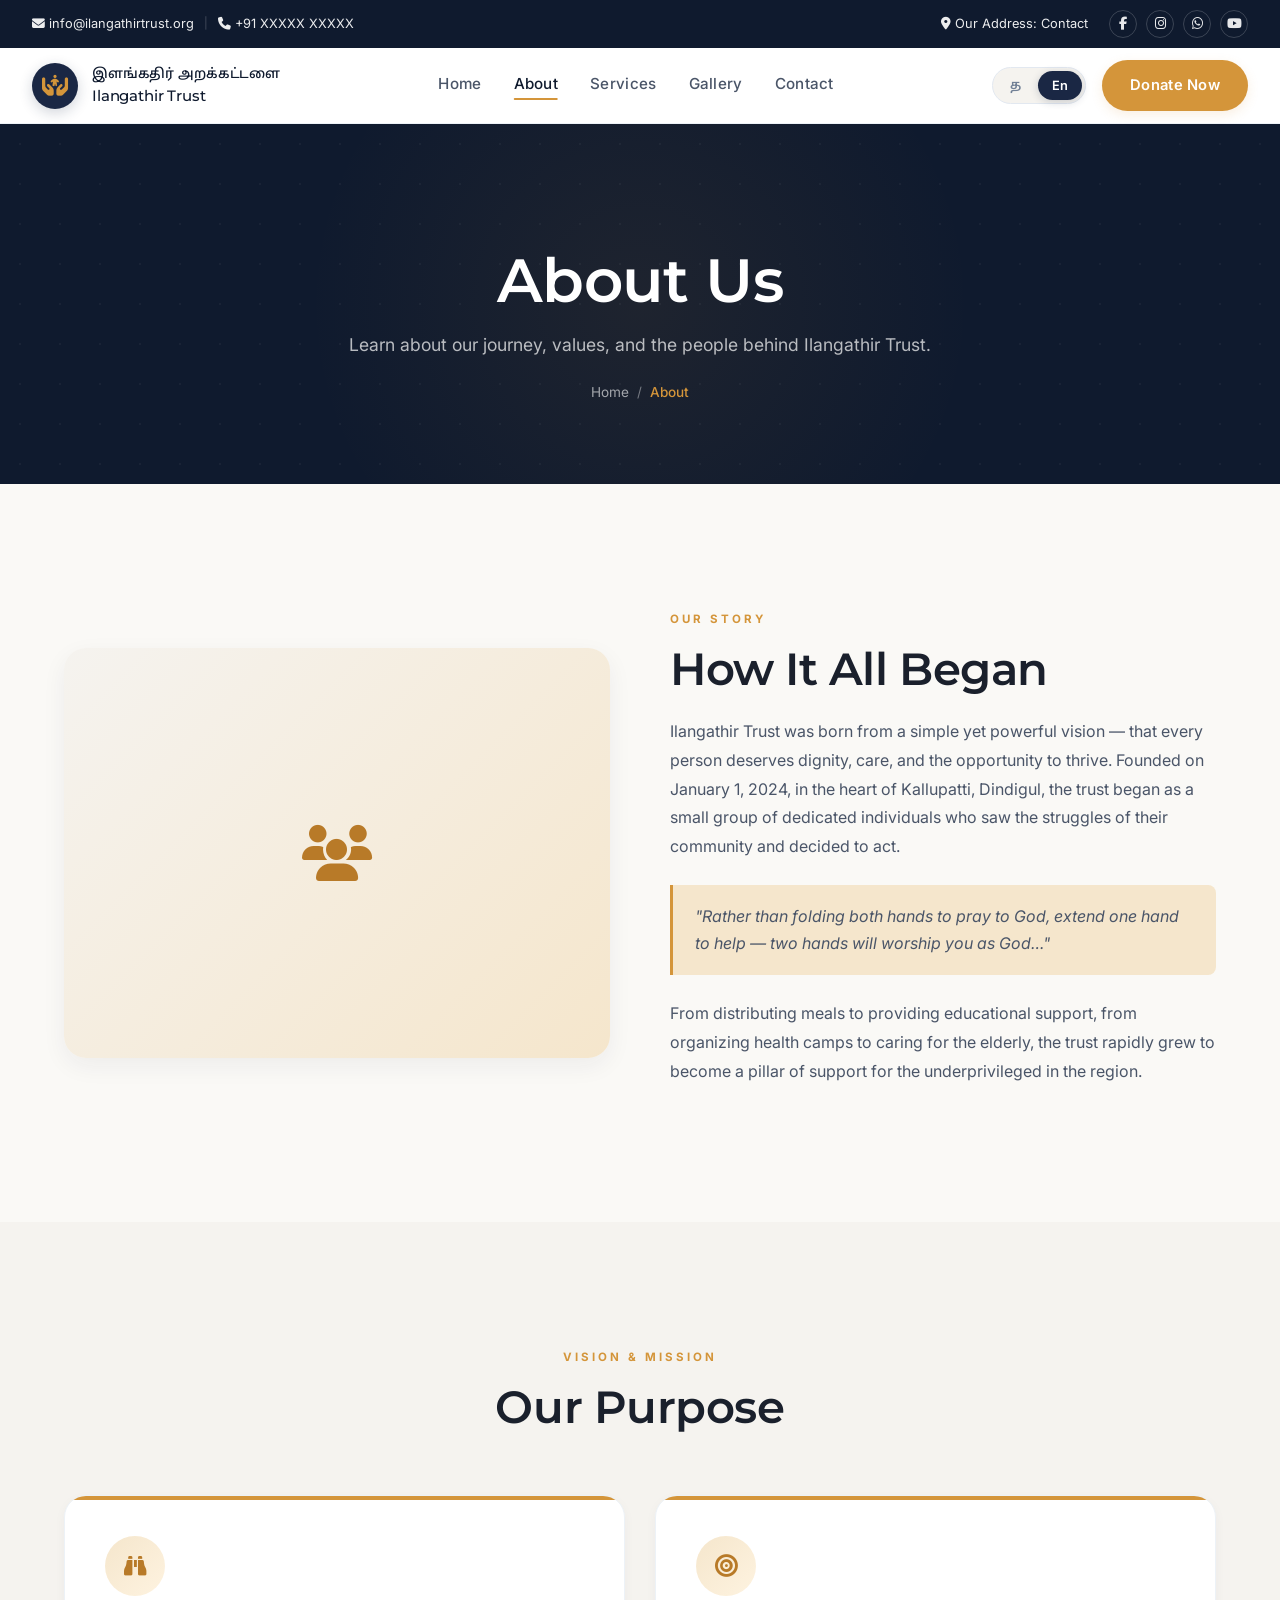
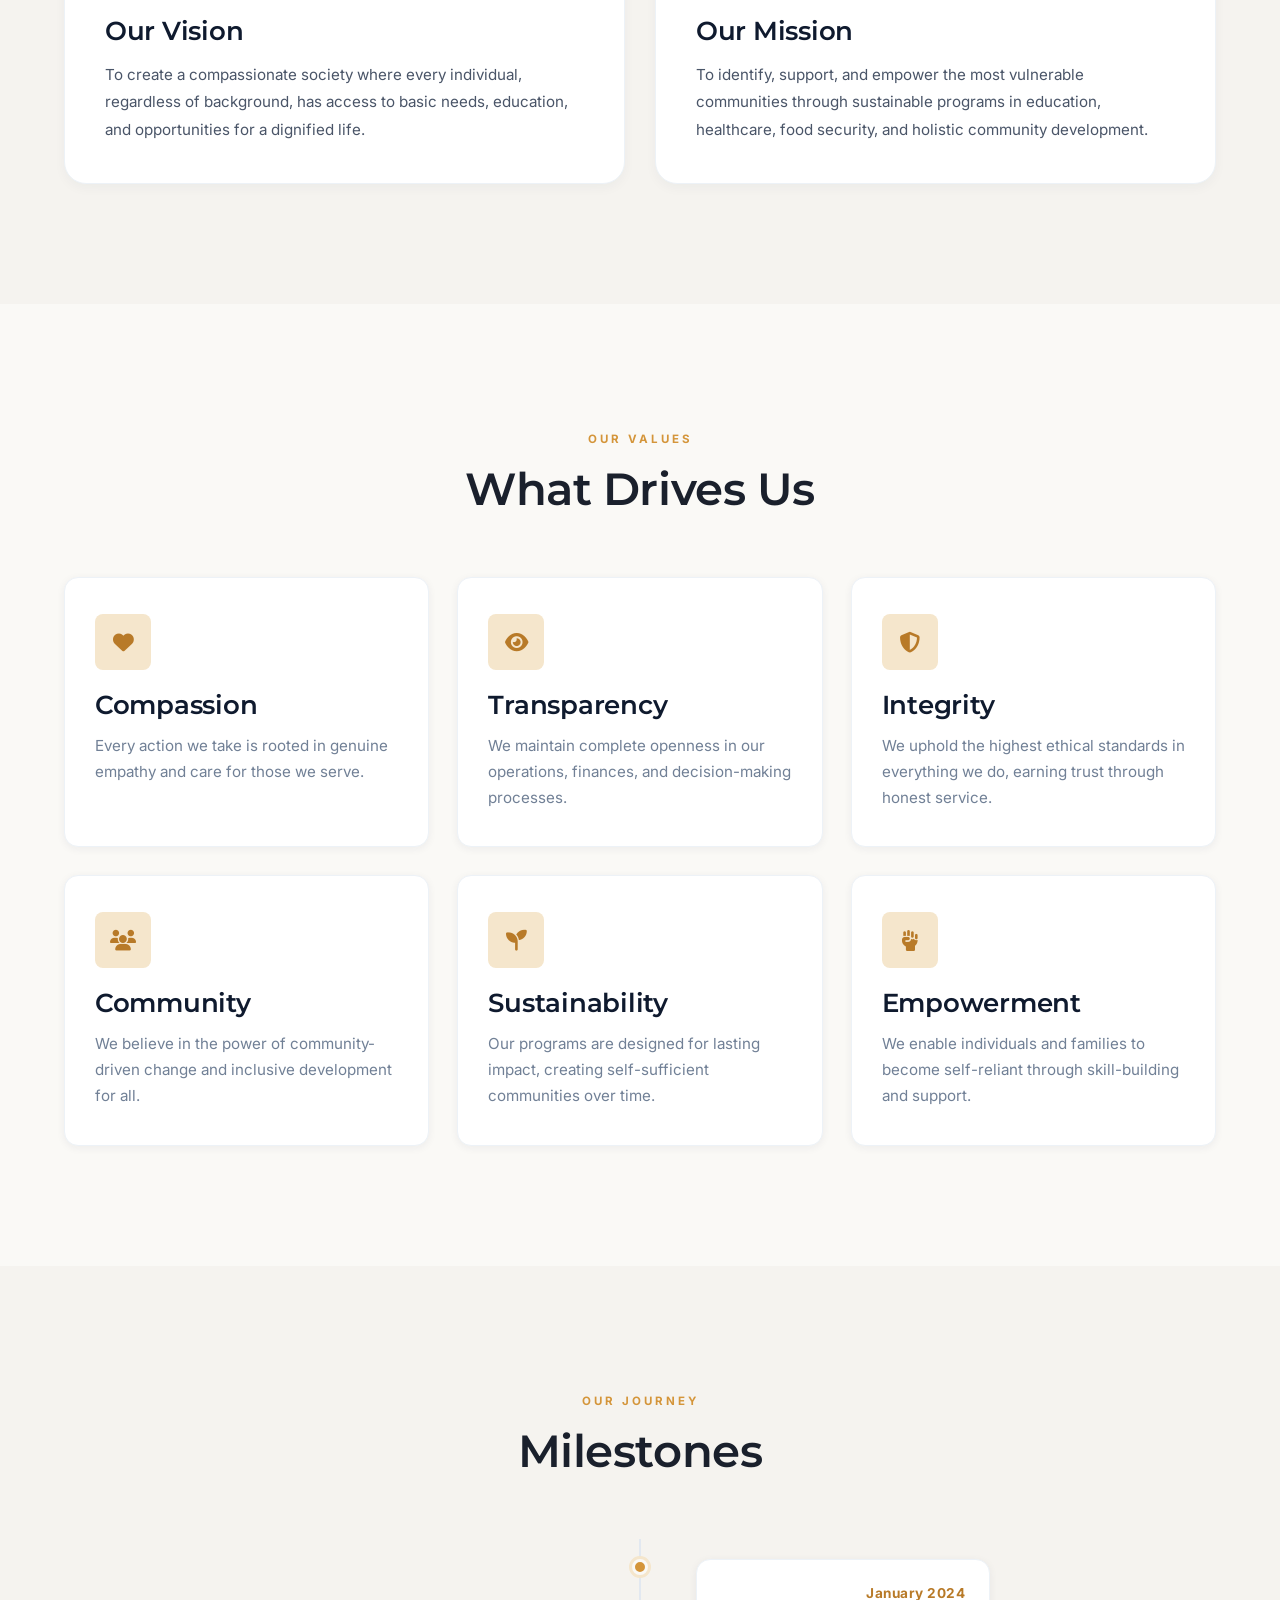
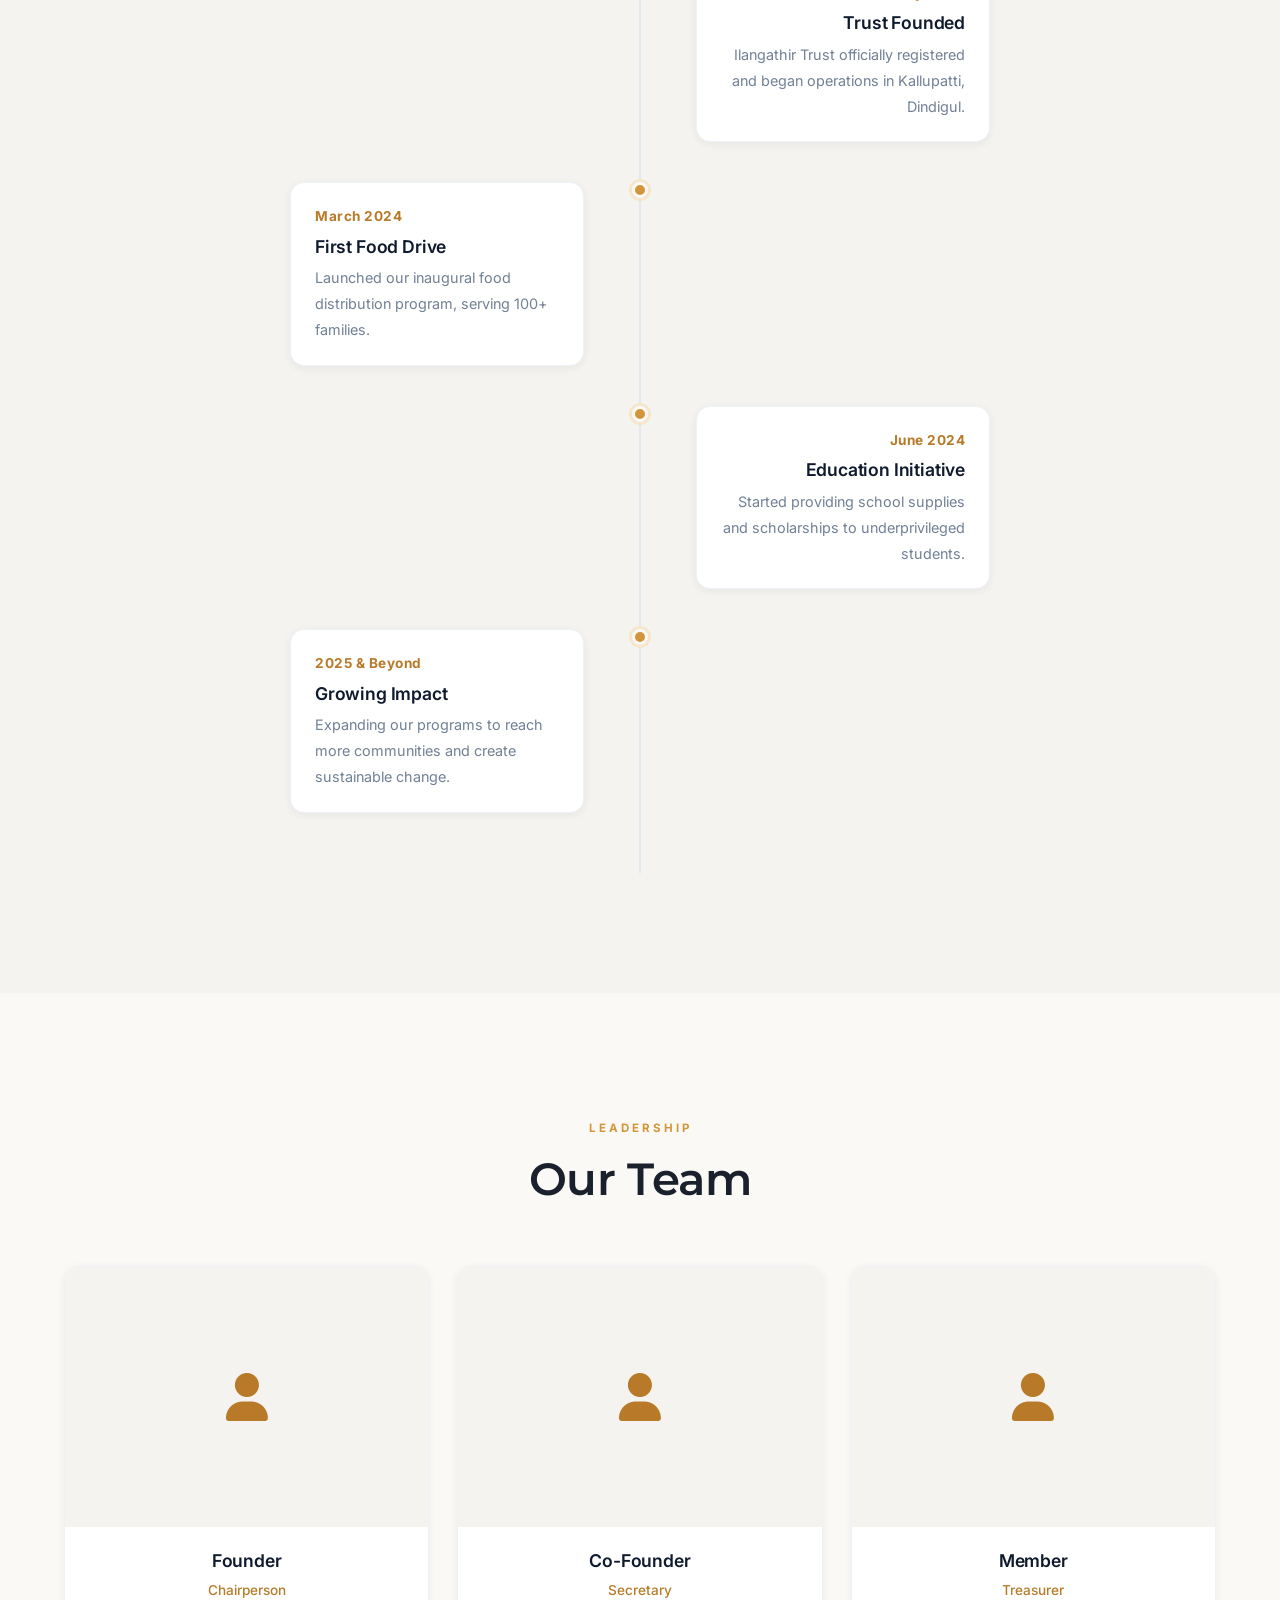
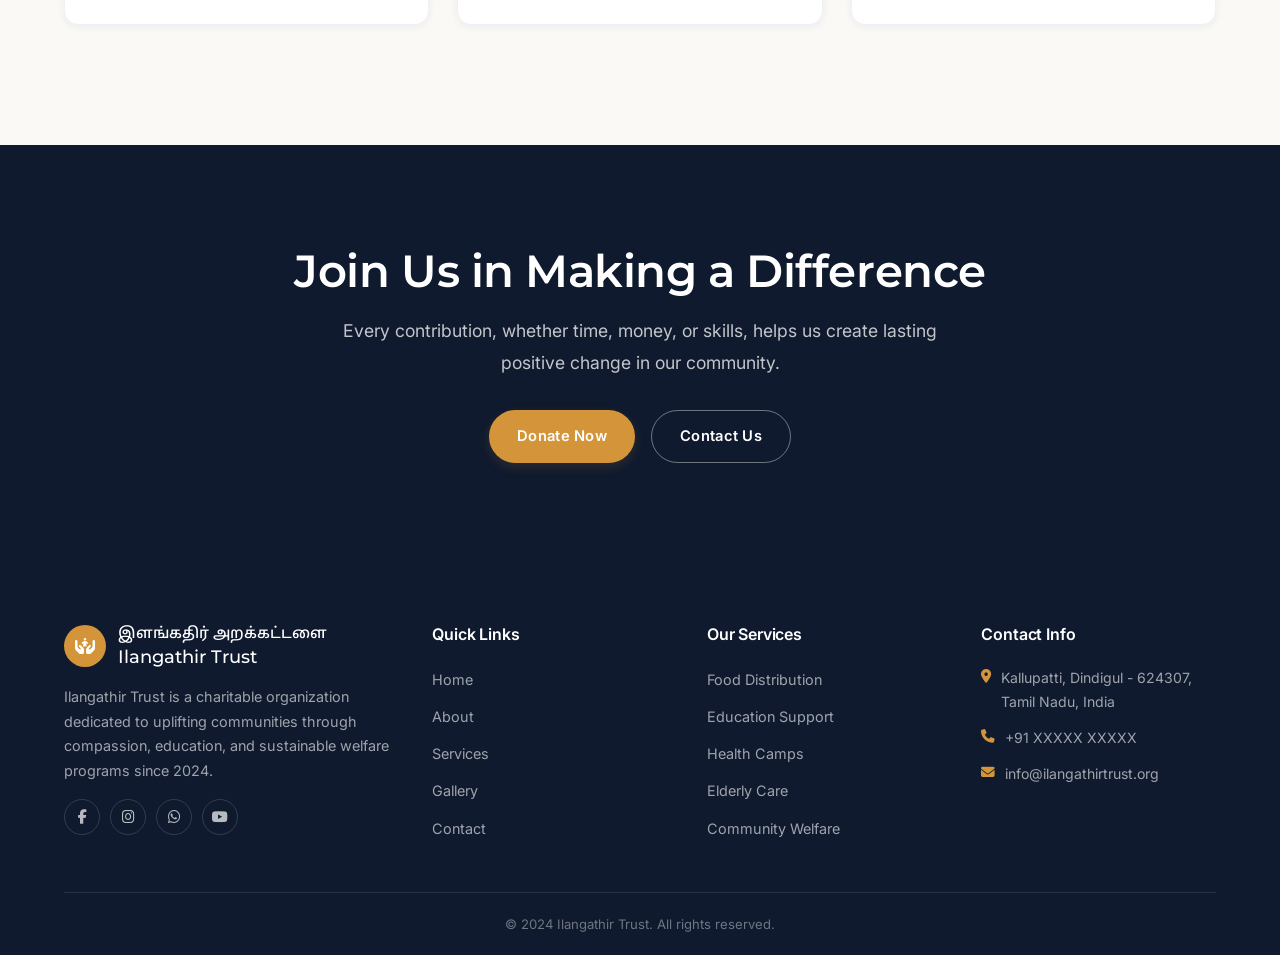
==== about.html @ 8c184317 "first commit" ====
<!DOCTYPE html>
<html lang="en" class="scroll-smooth">

<head>
    <meta charset="UTF-8">
    <meta name="viewport" content="width=device-width, initial-scale=1.0">
    <title>About Us — Ilangathir Trust | எங்களைப் பற்றி — இளங்கதிர் அறக்கட்டளை</title>
    <meta name="theme-color" content="#1a2744">
    <meta name="description" content="Learn about Ilangathir Trust — our story, vision, mission, values, and the dedicated team working to serve communities in Kallupatti, Dindigul, Tamil Nadu.">
    <meta name="author" content="Ilangathir Trust">

    <meta property="og:type" content="website">
    <meta property="og:title" content="About Us — Ilangathir Trust">
    <meta property="og:description" content="Discover the story, vision, and mission of Ilangathir Trust — a charitable organization serving Kallupatti, Dindigul since 2024.">

    <link rel="icon" type="image/x-icon" href="assets/icons/icon.ico">
    <link rel="stylesheet" href="https://cdnjs.cloudflare.com/ajax/libs/font-awesome/6.5.1/css/all.min.css">
    <link rel="stylesheet" href="styles.css?v=1.3">
</head>

<body>
    <header id="site-header"></header>

    <main>
        <!-- ════════ PAGE BANNER ════════ -->
        <section class="page-banner" aria-label="Page banner">
            <div class="hero-pattern"></div>
            <div class="container">
                <h1 data-i18n="about_page_title">About Us</h1>
                <p data-i18n="about_page_desc">Learn about our journey, values, and the people behind Ilangathir Trust.</p>
                <div class="breadcrumb">
                    <a href="index.html" data-i18n="nav_home">Home</a>
                    <span>/</span>
                    <span class="current" data-i18n="nav_about">About</span>
                </div>
            </div>
        </section>

        <!-- ════════ OUR STORY ════════ -->
        <section class="section" aria-label="Our Story">
            <div class="container">
                <div class="about-grid">
                    <div class="about-image">
                        <div class="placeholder-img" data-img-key="about_story">
                            <i class="fa-solid fa-users"></i>
                        </div>
                    </div>
                    <div class="about-content reveal-right">
                        <span class="section-label" data-i18n="story_label">OUR STORY</span>
                        <h2 data-i18n="story_title">How It All Began</h2>
                        <p data-i18n="story_p1">Ilangathir Trust was born from a simple yet powerful vision — that every person deserves dignity, care, and the opportunity to thrive. Founded on January 1, 2024, in the heart of Kallupatti, Dindigul, the trust began as a small group of dedicated individuals who saw the struggles of their community and decided to act.</p>
                        <div class="highlight" data-i18n="about_highlight">"Rather than folding both hands to pray to God, extend one hand to help — two hands will worship you as God…"</div>
                        <p data-i18n="story_p2">From distributing meals to providing educational support, from organizing health camps to caring for the elderly, the trust rapidly grew to become a pillar of support for the underprivileged in the region.</p>
                    </div>
                </div>
            </div>
        </section>

        <!-- ════════ VISION & MISSION ════════ -->
        <section class="section-alt" aria-label="Vision and Mission">
            <div class="container">
                <div class="section-header reveal">
                    <span class="section-label">VISION & MISSION</span>
                    <h2>Our Purpose</h2>
                </div>

                <div class="vm-grid">
                    <div class="vm-card reveal-left">
                        <div class="vm-icon"><i class="fa-solid fa-binoculars"></i></div>
                        <h3 data-i18n="vision_title">Our Vision</h3>
                        <p data-i18n="vision_desc">To create a compassionate society where every individual, regardless of background, has access to basic needs, education, and opportunities for a dignified life.</p>
                    </div>
                    <div class="vm-card reveal-right">
                        <div class="vm-icon"><i class="fa-solid fa-bullseye"></i></div>
                        <h3 data-i18n="mission_title">Our Mission</h3>
                        <p data-i18n="mission_desc">To identify, support, and empower the most vulnerable communities through sustainable programs in education, healthcare, food security, and holistic community development.</p>
                    </div>
                </div>
            </div>
        </section>

        <!-- ════════ VALUES ════════ -->
        <section class="section" aria-label="Our Values">
            <div class="container">
                <div class="section-header reveal">
                    <span class="section-label" data-i18n="values_label">OUR VALUES</span>
                    <h2 data-i18n="values_title">What Drives Us</h2>
                </div>

                <div class="features-grid stagger">
                    <div class="card reveal">
                        <div class="card-icon"><i class="fa-solid fa-heart"></i></div>
                        <h3 data-i18n="val_compassion">Compassion</h3>
                        <p data-i18n="val_compassion_d">Every action we take is rooted in genuine empathy and care for those we serve.</p>
                    </div>
                    <div class="card reveal">
                        <div class="card-icon"><i class="fa-solid fa-eye"></i></div>
                        <h3 data-i18n="val_transparency">Transparency</h3>
                        <p data-i18n="val_transparency_d">We maintain complete openness in our operations, finances, and decision-making.</p>
                    </div>
                    <div class="card reveal">
                        <div class="card-icon"><i class="fa-solid fa-shield-halved"></i></div>
                        <h3 data-i18n="val_integrity">Integrity</h3>
                        <p data-i18n="val_integrity_d">We uphold the highest ethical standards in everything we do.</p>
                    </div>
                    <div class="card reveal">
                        <div class="card-icon"><i class="fa-solid fa-users"></i></div>
                        <h3 data-i18n="val_community">Community</h3>
                        <p data-i18n="val_community_d">We believe in the power of community-driven change and inclusive development.</p>
                    </div>
                    <div class="card reveal">
                        <div class="card-icon"><i class="fa-solid fa-seedling"></i></div>
                        <h3 data-i18n="val_sustainability">Sustainability</h3>
                        <p data-i18n="val_sustainability_d">Our programs are designed for lasting impact, creating self-sufficient communities.</p>
                    </div>
                    <div class="card reveal">
                        <div class="card-icon"><i class="fa-solid fa-hand-fist"></i></div>
                        <h3 data-i18n="val_empowerment">Empowerment</h3>
                        <p data-i18n="val_empowerment_d">We enable individuals to become self-reliant through skill-building and support.</p>
                    </div>
                </div>
            </div>
        </section>

        <!-- ════════ TIMELINE ════════ -->
        <section class="section-alt" aria-label="Timeline">
            <div class="container">
                <div class="section-header reveal">
                    <span class="section-label" data-i18n="timeline_label">OUR JOURNEY</span>
                    <h2 data-i18n="timeline_title">Milestones</h2>
                </div>

                <div class="timeline">
                    <div class="timeline-item reveal">
                        <div class="timeline-dot"></div>
                        <div class="timeline-content">
                            <div class="timeline-date" data-i18n="tl1_date">January 2024</div>
                            <h4 data-i18n="tl1_title">Trust Founded</h4>
                            <p data-i18n="tl1_desc">Ilangathir Trust officially registered and began operations in Kallupatti, Dindigul.</p>
                        </div>
                    </div>
                    <div class="timeline-item reveal">
                        <div class="timeline-dot"></div>
                        <div class="timeline-content">
                            <div class="timeline-date" data-i18n="tl2_date">March 2024</div>
                            <h4 data-i18n="tl2_title">First Food Drive</h4>
                            <p data-i18n="tl2_desc">Launched our inaugural food distribution program, serving 100+ families.</p>
                        </div>
                    </div>
                    <div class="timeline-item reveal">
                        <div class="timeline-dot"></div>
                        <div class="timeline-content">
                            <div class="timeline-date" data-i18n="tl3_date">June 2024</div>
                            <h4 data-i18n="tl3_title">Education Initiative</h4>
                            <p data-i18n="tl3_desc">Started providing school supplies and scholarships to underprivileged students.</p>
                        </div>
                    </div>
                    <div class="timeline-item reveal">
                        <div class="timeline-dot"></div>
                        <div class="timeline-content">
                            <div class="timeline-date" data-i18n="tl4_date">2025 & Beyond</div>
                            <h4 data-i18n="tl4_title">Growing Impact</h4>
                            <p data-i18n="tl4_desc">Expanding our programs to reach more communities and create sustainable change.</p>
                        </div>
                    </div>
                </div>
            </div>
        </section>

        <!-- ════════ TEAM ════════ -->
        <section class="section" aria-label="Our Team">
            <div class="container">
                <div class="section-header reveal">
                    <span class="section-label">LEADERSHIP</span>
                    <h2>Our Team</h2>
                </div>

                <div class="team-grid stagger">
                    <div class="team-card reveal">
                        <div class="team-avatar">
                            <i class="fa-solid fa-user"></i>
                        </div>
                        <div class="team-info">
                            <h4>Founder</h4>
                            <p>Chairperson</p>
                        </div>
                    </div>
                    <div class="team-card reveal">
                        <div class="team-avatar">
                            <i class="fa-solid fa-user"></i>
                        </div>
                        <div class="team-info">
                            <h4>Co-Founder</h4>
                            <p>Secretary</p>
                        </div>
                    </div>
                    <div class="team-card reveal">
                        <div class="team-avatar">
                            <i class="fa-solid fa-user"></i>
                        </div>
                        <div class="team-info">
                            <h4>Member</h4>
                            <p>Treasurer</p>
                        </div>
                    </div>
                </div>
            </div>
        </section>

        <!-- ════════ CTA ════════ -->
        <section class="cta-section" aria-label="Call to action">
            <div class="container">
                <h2 class="reveal" data-i18n="cta_title">Join Us in Making a Difference</h2>
                <p class="reveal" data-i18n="cta_desc">Every contribution helps us create lasting positive change in our community.</p>
                <div class="cta-actions reveal">
                    <a href="contact.html" class="btn btn-amber" data-i18n="btn_donate">Donate Now</a>
                    <a href="contact.html" class="btn btn-outline" data-i18n="btn_contact_us">Contact Us</a>
                </div>
            </div>
        </section>
    </main>

    <footer id="site-footer" class="footer"></footer>

    <script src="shared.js"></script>
    <script>
        document.addEventListener('DOMContentLoaded', () => {
            initSite('about');
        });
    </script>
</body>

</html>
---- styles.css ----
/* ============================================================
   ILANGATHIR TRUST — Design System
   Premium charitable trust website
   ============================================================ */

/* ---------- Google Fonts ---------- */
@import url('https://fonts.googleapis.com/css2?family=Inter:wght@300;400;500;600;700;800&family=Montserrat:wght@400;500;600;700;800&family=Noto+Serif+Tamil:wght@300;400;600;700;900&family=Noto+Sans+Tamil:wght@300;400;500;600;700;900&display=swap');

/* ---------- Design Tokens ---------- */
:root {
    /* Brand palette */
    --navy: #1a2744;
    --navy-deep: #0f1a2e;
    --navy-light: #2d4a7a;
    --navy-muted: #3a5a8a;
    --amber: #d4953a;
    --amber-light: #e8b56e;
    --amber-soft: #f5e6cc;
    --amber-deep: #b87a28;

    /* Neutrals */
    --ivory: #faf9f6;
    --warm-white: #fdfcfa;
    --cream: #f5f3ef;
    --slate: #4a5568;
    --slate-light: #718096;
    --slate-faint: #a0aec0;
    --ink: #1a202c;
    --border: #e2e8f0;
    --border-light: #edf2f7;

    /* Shadows */
    --shadow-xs: 0 1px 3px rgba(26, 39, 68, 0.04);
    --shadow-sm: 0 2px 8px rgba(26, 39, 68, 0.06);
    --shadow-md: 0 4px 12px rgba(26, 39, 68, 0.04);
    --shadow-lg: 0 8px 24px rgba(26, 39, 68, 0.06);
    --shadow-xl: 0 12px 36px rgba(26, 39, 68, 0.08);
    --shadow-amber: 0 4px 12px rgba(212, 149, 58, 0.15);

    /* Radii */
    --radius-sm: 8px;
    --radius-md: 14px;
    --radius-lg: 22px;
    --radius-xl: 32px;
    --radius-full: 9999px;

    /* Transitions */
    --ease: cubic-bezier(0.25, 0.46, 0.45, 0.94);
    --ease-out: cubic-bezier(0.16, 1, 0.3, 1);
    --transition: all 0.35s cubic-bezier(0.25, 0.46, 0.45, 0.94);
    --transition-fast: all 0.2s ease;

    /* Spacing */
    --section-padding: clamp(60px, 10vw, 120px);
    --container-max: 1200px;
    --container-wide: 1400px;
}

/* ---------- Reset ---------- */
*,
*::before,
*::after {
    box-sizing: border-box;
    margin: 0;
    padding: 0;
}

html {
    scroll-behavior: smooth;
    scrollbar-width: thin;
    scrollbar-color: rgba(212, 149, 58, 0.5) transparent;
    background: var(--ivory);
}

/* Custom scrollbar */
::-webkit-scrollbar {
    width: 6px;
    height: 6px;
    background: transparent;
}

::-webkit-scrollbar-track {
    background: transparent;
}

::-webkit-scrollbar-thumb {
    background: rgba(212, 149, 58, 0.45);
    border-radius: 10px;
}

::-webkit-scrollbar-thumb:hover {
    background: rgba(212, 149, 58, 0.8);
}

body {
    font-family: 'Inter', 'Noto Sans Tamil', system-ui, -apple-system, sans-serif;
    background: var(--ivory);
    color: var(--ink);
    line-height: 1.7;
    -webkit-font-smoothing: antialiased;
    -moz-osx-font-smoothing: grayscale;
    /* Removed overflow-x: clip from body to ensure sticky navbar works on all mobile browsers */
}

/* ---------- Typography ---------- */
h1,
h2,
h3,
h4 {
    font-family: 'Montserrat', 'Noto Sans Tamil', sans-serif;
    font-weight: 600;
    line-height: 1.2;
    letter-spacing: -0.01em;
    color: var(--ink);
    word-break: keep-all;
    overflow-wrap: break-word;
}

h1 {
    font-size: clamp(2.4rem, 5.5vw, 3.8rem);
}

h2 {
    font-size: clamp(1.9rem, 4vw, 2.8rem);
}

h3 {
    font-size: clamp(1.3rem, 2.2vw, 1.6rem);
}

h4 {
    font-size: 1.1rem;
    font-family: 'Inter', 'Noto Sans Tamil', sans-serif;
    font-weight: 600;
    line-height: 1.4;
}

p {
    color: var(--slate);
    font-size: 1rem;
    line-height: 1.8;
}

a {
    color: inherit;
    text-decoration: none;
}

/* Tamil text scaling */
html[lang="ta"] body {
    font-size: 0.95rem;
}

html[lang="ta"] p {
    font-size: 0.95rem;
    line-height: 1.7;
}

html[lang="ta"] h1 {
    font-size: clamp(2rem, 4.5vw, 3.2rem);
}

html[lang="ta"] h2 {
    font-size: clamp(1.6rem, 3.2vw, 2.4rem);
}

html[lang="ta"] h3 {
    font-size: clamp(1.15rem, 2vw, 1.4rem);
}

html[lang="ta"] h4 {
    font-size: 1rem;
}

html[lang="ta"] .nav-links a {
    font-size: 0.9rem;
}

html[lang="ta"] .btn {
    font-size: 0.9rem;
}

/* ---------- Utility ---------- */
.container {
    max-width: var(--container-max);
    margin: 0 auto;
    padding: 0 24px;
}

.container-wide {
    max-width: var(--container-wide);
    margin: 0 auto;
    padding: 0 24px;
}

.section {
    padding: var(--section-padding) 0;
}

.section-alt {
    padding: var(--section-padding) 0;
    background: var(--cream);
}

.section-dark {
    padding: var(--section-padding) 0;
    background: var(--navy-deep);
    color: #fff;
}

.section-header {
    text-align: center;
    max-width: 700px;
    margin: 0 auto 60px;
}

.section-label {
    text-transform: uppercase;
    letter-spacing: 3px;
    font-size: 0.72rem;
    font-weight: 700;
    color: var(--amber);
    font-family: 'Inter', sans-serif;
    margin-bottom: 14px;
    display: inline-block;
}

.section-header h2 {
    margin-bottom: 16px;
}

.section-header p {
    font-size: 1.05rem;
    color: var(--slate-light);
}

.section-dark .section-header h2 {
    color: #fff;
}

.section-dark .section-header p {
    color: rgba(255, 255, 255, 0.7);
}

.section-dark .section-label {
    color: var(--amber-light);
}

/* ---------- Buttons ---------- */
.btn {
    display: inline-flex;
    align-items: center;
    justify-content: center;
    gap: 8px;
    padding: 13px 28px;
    border-radius: var(--radius-full);
    font-weight: 600;
    font-size: 0.92rem;
    letter-spacing: 0.3px;
    text-decoration: none;
    transition: var(--transition);
    border: none;
    cursor: pointer;
    white-space: nowrap;
    font-family: inherit;
    position: relative;
    overflow: hidden;
}

.btn-primary {
    background: var(--navy);
    color: #fff;
    box-shadow: 0 6px 20px rgba(26, 39, 68, 0.25);
}

.btn-primary:hover {
    transform: translateY(-2px);
    box-shadow: 0 10px 30px rgba(26, 39, 68, 0.35);
}

.btn-amber {
    background: var(--amber);
    color: #fff;
    box-shadow: var(--shadow-amber);
}

.btn-amber:hover {
    transform: translateY(-2px);
    box-shadow: 0 12px 30px rgba(212, 149, 58, 0.4);
}

.btn-outline {
    background: transparent;
    color: #fff;
    border: 1.5px solid rgba(255, 255, 255, 0.4);
}

.btn-outline:hover {
    background: #fff;
    color: var(--navy-deep);
    border-color: #fff;
}

.btn-outline-dark {
    background: transparent;
    color: var(--navy);
    border: 1.5px solid var(--border);
}

.btn-outline-dark:hover {
    background: var(--navy);
    color: #fff;
    border-color: var(--navy);
}

/* ---------- Top Bar ---------- */
#site-header {
    display: contents;
}

.top-bar {
    background: var(--navy-deep);
    color: rgba(255, 255, 255, 0.88);
    font-size: 0.82rem;
    padding: 10px 0;
    position: relative;
}

.top-bar-inner {
    width: 95vw;
    max-width: 95vw;
    margin: 0 auto;
    padding: 0;
    display: flex;
    align-items: center;
    justify-content: space-between;
    gap: 16px;
    flex-wrap: wrap;
}

.top-bar a {
    color: rgba(255, 255, 255, 0.92);
    text-decoration: none;
    transition: color 0.2s;
    white-space: nowrap;
    font-size: 0.8rem;
}

.top-bar a:hover {
    color: var(--amber);
}

.top-contact-group {
    display: flex;
    align-items: center;
    gap: 10px;
    flex-wrap: wrap;
}

.top-contact-group .sep {
    opacity: 0.25;
    font-size: 0.7rem;
}

.top-bar-right {
    display: flex;
    align-items: center;
    gap: 16px;
    flex: 1;
    justify-content: flex-end;
}

.top-social a {
    display: inline-flex;
    align-items: center;
    justify-content: center;
    width: 28px;
    height: 28px;
    border-radius: 50%;
    border: 1px solid rgba(255, 255, 255, 0.18);
    margin-left: 5px;
    transition: var(--transition);
    color: rgba(255, 255, 255, 0.9);
    font-size: 0.82rem;
}

.top-social a:hover {
    background: rgba(255, 255, 255, 0.14);
    border-color: rgba(255, 255, 255, 0.35);
    color: #fff;
}

.navbar {
    position: sticky;
    top: 0;
    width: 100%;
    z-index: 1000;
    background: rgba(255, 255, 255, 0.92);
    backdrop-filter: blur(20px);
    -webkit-backdrop-filter: blur(20px);
    border-bottom: 1px solid var(--border-light);
    transition: box-shadow 0.35s ease, background 0.35s ease;
}

.navbar.scrolled {
    box-shadow: 0 4px 30px rgba(26, 39, 68, 0.06);
    background: rgba(255, 255, 255, 0.97);
}

.nav-inner {
    width: 95vw;
    max-width: 95vw;
    margin: 0 auto;
    padding: 12px 0;
    display: flex;
    align-items: center;
    justify-content: space-between;
    gap: 20px;
}

.logo-group {
    display: flex;
    align-items: center;
    gap: 14px;
    text-decoration: none;
}

.logo-ring {
    width: 46px;
    height: 46px;
    border-radius: 50%;
    display: flex;
    align-items: center;
    justify-content: center;
    background: var(--navy);
    color: var(--amber);
    font-size: 1.3rem;
    box-shadow: 0 4px 14px rgba(26, 39, 68, 0.2);
    flex-shrink: 0;
    overflow: hidden;
}

.logo-ring img {
    width: 100%;
    height: 100%;
    object-fit: cover;
    border-radius: 50%;
}

.logo-text {
    display: flex;
    flex-direction: column;
}

.logo-text .name {
    font-family: 'Montserrat', 'Noto Sans Tamil', sans-serif;
    font-weight: 500;
    font-size: 0.85rem;
    color: var(--navy-deep);
    letter-spacing: -0.01em;
    line-height: 1.3;
    margin-bottom: 3px;
}

.logo-text .sub {
    font-family: 'Montserrat', 'Noto Sans Tamil', sans-serif;
    font-weight: 500;
    font-size: 0.95rem;
    color: var(--navy-deep);
    letter-spacing: -0.01em;
    line-height: 1.3;
}

.nav-links {
    display: flex;
    gap: 32px;
    align-items: center;
}

.nav-links a {
    text-decoration: none;
    color: var(--slate);
    font-weight: 500;
    font-size: 0.95rem;
    letter-spacing: 0.3px;
    position: relative;
    padding-bottom: 4px;
    transition: color 0.25s;
}

.nav-links a::after {
    content: '';
    position: absolute;
    bottom: 0;
    left: 50%;
    width: 0;
    height: 2px;
    background: var(--amber);
    border-radius: 2px;
    transition: all 0.3s ease;
    transform: translateX(-50%);
}

.nav-links a:hover,
.nav-links a.active {
    color: var(--navy-deep);
}

.nav-links a:hover::after,
.nav-links a.active::after {
    width: 100%;
}

.nav-cta-group {
    display: flex;
    align-items: center;
    gap: 16px;
}

/* Language toggle */
.lang-toggle {
    display: inline-flex;
    gap: 3px;
    border: 1px solid var(--border);
    border-radius: var(--radius-full);
    padding: 3px;
    background: var(--cream);
}

.lang-toggle button {
    border: none;
    background: transparent;
    padding: 6px 14px;
    border-radius: var(--radius-full);
    cursor: pointer;
    font-size: 0.8rem;
    font-weight: 600;
    color: var(--slate-light);
    transition: var(--transition);
    font-family: inherit;
}

.lang-toggle button.active {
    background: var(--navy);
    color: #fff;
    box-shadow: 0 2px 8px rgba(26, 39, 68, 0.2);
}

/* Mobile menu button */
.mobile-menu-btn {
    display: none;
    background: none;
    border: none;
    font-size: 1.4rem;
    color: var(--navy-deep);
    cursor: pointer;
    padding: 4px;
    line-height: 1;
}

/* Mobile drawer */
.mobile-drawer-overlay {
    position: fixed;
    inset: 0;
    z-index: 1100;
    background: rgba(26, 39, 68, 0.4);
    backdrop-filter: blur(4px);
    opacity: 0;
    visibility: hidden;
    transition: opacity 0.3s ease;
}

.mobile-drawer-overlay.open {
    opacity: 1;
    visibility: visible;
}

.mobile-drawer {
    position: absolute;
    right: 0;
    top: 0;
    bottom: 0;
    width: min(340px, 85vw);
    background: var(--warm-white);
    padding: 80px 28px 28px;
    box-shadow: -10px 0 40px rgba(26, 39, 68, 0.12);
    transform: translateX(100%);
    transition: transform 0.4s var(--ease);
    display: flex;
    flex-direction: column;
    overflow-y: auto;
}

.mobile-drawer-overlay.open .mobile-drawer {
    transform: translateX(0);
}

.mobile-drawer .close-btn {
    position: absolute;
    top: 24px;
    right: 28px;
    background: none;
    border: none;
    font-size: 1.6rem;
    color: var(--navy-deep);
    cursor: pointer;
    padding: 8px;
}

.mobile-drawer a.menu-link {
    display: block;
    padding: 16px 0;
    color: var(--ink);
    text-decoration: none;
    font-weight: 600;
    font-size: 1.1rem;
    border-bottom: 1px solid var(--border-light);
    transition: color 0.2s;
}

.mobile-drawer a.menu-link:hover {
    color: var(--amber);
}

.mobile-drawer .drawer-lang-toggle {
    margin-top: 24px;
    align-self: flex-start;
}

.mobile-drawer .drawer-cta {
    margin-top: auto;
    padding-top: 24px;
}

/* ---------- Hero ---------- */
.hero {
    position: relative;
    overflow: hidden;
    min-height: 92vh;
    display: flex;
    align-items: center;
    background: var(--navy-deep);
}

.hero::before { display: none; }

.hero-pattern {
    position: absolute;
    inset: 0;
    opacity: 0.04;
    pointer-events: none;
    background-image: radial-gradient(circle, #fff 1px, transparent 1px);
    background-size: 40px 40px;
}

/* Floating decorative orbs */
.hero-orb {
    position: absolute;
    border-radius: 50%;
    pointer-events: none;
    animation: float-orb 8s ease-in-out infinite;
}

.hero-orb-1 {
    width: 300px;
    height: 300px;
    top: -80px;
    right: -60px;
    background: radial-gradient(circle, rgba(212, 149, 58, 0.08) 0%, transparent 70%);
    animation-delay: 0s;
}

.hero-orb-2 {
    width: 200px;
    height: 200px;
    bottom: 10%;
    left: 5%;
    background: radial-gradient(circle, rgba(255, 255, 255, 0.06) 0%, transparent 70%);
    animation-delay: -3s;
}

.hero-orb-3 {
    width: 150px;
    height: 150px;
    top: 40%;
    right: 20%;
    background: radial-gradient(circle, rgba(212, 149, 58, 0.06) 0%, transparent 70%);
    animation-delay: -5s;
}

@keyframes float-orb {

    0%,
    100% {
        transform: translateY(0) scale(1);
    }

    50% {
        transform: translateY(-20px) scale(1.05);
    }
}

.hero-inner {
    max-width: var(--container-wide);
    margin: 0 auto;
    padding: 40px 24px 60px;
    display: grid;
    grid-template-columns: 1.1fr 0.9fr;
    gap: 60px;
    align-items: center;
    position: relative;
    z-index: 2;
    width: 100%;
}

.hero-text h1 {
    color: #fff;
    line-height: 1.1;
    text-shadow: 0 4px 30px rgba(0, 0, 0, 0.15);
    margin-bottom: 20px;
}

.hero-text h1 .accent {
    color: var(--amber);
    font-style: italic;
}

.hero-tagline {
    font-family: 'Montserrat', 'Noto Sans Tamil', sans-serif;
    font-style: italic;
    font-size: clamp(1.1rem, 2vw, 1.35rem);
    color: rgba(255, 255, 255, 0.85);
    margin-bottom: 12px;
    line-height: 1.6;
    max-width: 540px;
}

.hero-tagline-tamil {
    font-family: 'Noto Serif Tamil', serif;
    font-size: clamp(0.95rem, 1.6vw, 1.1rem);
    color: rgba(255, 255, 255, 0.6);
    margin-bottom: 28px;
    line-height: 1.7;
    max-width: 540px;
}

.hero-subtitle {
    font-size: 1.05rem;
    color: rgba(255, 255, 255, 0.75);
    margin-bottom: 36px;
    max-width: 480px;
    line-height: 1.7;
}

.hero-actions {
    display: flex;
    gap: 16px;
    flex-wrap: wrap;
}

.hero-visual {
    position: relative;
    display: flex;
    justify-content: center;
    align-items: center;
}

.hero-image-wrapper {
    position: relative;
    width: 100%;
    max-width: 500px;
    aspect-ratio: 4/3;
    border-radius: var(--radius-lg);
    overflow: hidden;
    box-shadow: var(--shadow-xl);
}

.hero-image-wrapper img {
    width: 100%;
    height: 100%;
    object-fit: cover;
}

.hero-image-wrapper .placeholder {
    width: 100%;
    height: 100%;
    background: linear-gradient(135deg, rgba(255, 255, 255, 0.08) 0%, rgba(255, 255, 255, 0.02) 100%);
    display: flex;
    align-items: center;
    justify-content: center;
    color: rgba(255, 255, 255, 0.3);
    font-size: 3rem;
}

/* Hero floating badge */
.hero-badge {
    position: absolute;
    bottom: -20px;
    left: -20px;
    background: rgba(255, 255, 255, 0.95);
    backdrop-filter: blur(10px);
    border-radius: var(--radius-md);
    padding: 16px 22px;
    box-shadow: var(--shadow-lg);
    display: flex;
    align-items: center;
    gap: 12px;
    animation: float-badge 4s ease-in-out infinite;
}

.hero-badge-icon {
    width: 44px;
    height: 44px;
    border-radius: 50%;
    background: var(--amber);
    display: flex;
    align-items: center;
    justify-content: center;
    color: #fff;
    font-size: 1.1rem;
}

.hero-badge-text .number {
    font-weight: 800;
    font-size: 1.4rem;
    color: var(--navy-deep);
    line-height: 1;
}

.hero-badge-text .desc {
    font-size: 0.75rem;
    color: var(--slate-light);
    font-weight: 500;
}

@keyframes float-badge {

    0%,
    100% {
        transform: translateY(0);
    }

    50% {
        transform: translateY(-8px);
    }
}

/* ---------- Stats bar ---------- */
.stats-bar {
    background: var(--navy-deep);
    padding: 0;
    position: relative;
    z-index: 5;
}

.stats-bar-inner {
    max-width: var(--container-wide);
    margin: 0 auto;
    display: grid;
    grid-template-columns: repeat(4, 1fr);
}

.stat-item {
    text-align: center;
    padding: 36px 20px;
    position: relative;
    transition: background 0.3s;
}

.stat-item:hover {
    background: rgba(255, 255, 255, 0.04);
}

.stat-item:not(:last-child)::after {
    content: '';
    position: absolute;
    right: 0;
    top: 20%;
    height: 60%;
    width: 1px;
    background: rgba(255, 255, 255, 0.1);
}

.stat-number {
    font-family: 'Montserrat', sans-serif;
    font-size: clamp(2rem, 4vw, 2.8rem);
    font-weight: 700;
    color: var(--amber);
    line-height: 1;
    margin-bottom: 6px;
}

.stat-label {
    font-size: 0.82rem;
    color: rgba(255, 255, 255, 0.65);
    font-weight: 500;
    letter-spacing: 0.5px;
}

/* ---------- Cards ---------- */
.card {
    background: #fff;
    border-radius: var(--radius-md);
    padding: 36px 30px;
    box-shadow: var(--shadow-sm);
    border: 1px solid var(--border-light);
    transition: var(--transition);
    position: relative;
    overflow: hidden;
}

.card:hover {
    transform: translateY(-4px);
    box-shadow: var(--shadow-lg);
    border-color: transparent;
}

.card-icon {
    width: 56px;
    height: 56px;
    border-radius: var(--radius-sm);
    background: var(--amber-soft);
    display: flex;
    align-items: center;
    justify-content: center;
    color: var(--amber-deep);
    font-size: 1.3rem;
    margin-bottom: 20px;
    transition: var(--transition);
}

.card:hover .card-icon {
    background: var(--amber);
    color: #fff;
    transform: scale(1.05);
}

.card h3 {
    margin-bottom: 12px;
    color: var(--navy-deep);
}

.card p {
    color: var(--slate-light);
    font-size: 0.95rem;
    line-height: 1.7;
}

/* Image card variant */
.card-image {
    padding: 0;
    overflow: hidden;
}

.card-image .card-img {
    width: 100%;
    height: 220px;
    object-fit: cover;
    transition: transform 0.5s var(--ease);
}

.card-image:hover .card-img {
    transform: scale(1.05);
}

.card-image .card-body {
    padding: 28px 26px;
}

/* ---------- About section ---------- */
.about-grid {
    display: grid;
    grid-template-columns: 1fr 1fr;
    gap: 60px;
    align-items: center;
}

.about-image {
    border-radius: var(--radius-lg);
    overflow: hidden;
    box-shadow: var(--shadow-lg);
    position: relative;
}

.about-image img {
    width: 100%;
    height: 100%;
    object-fit: cover;
    display: block;
}

.about-image .placeholder-img {
    width: 100%;
    aspect-ratio: 4/3;
    background: linear-gradient(135deg, var(--cream) 0%, var(--amber-soft) 100%);
    display: flex;
    align-items: center;
    justify-content: center;
    color: var(--amber-deep);
    font-size: 3.5rem;
}

.about-content .section-label {
    text-align: left;
}

.about-content h2 {
    margin-bottom: 20px;
}

.about-content p {
    margin-bottom: 16px;
}

.about-content .highlight {
    background: var(--amber-soft);
    border-left: 3px solid var(--amber);
    padding: 18px 22px;
    border-radius: 0 var(--radius-sm) var(--radius-sm) 0;
    margin: 24px 0;
    font-style: italic;
    color: var(--slate);
}

/* ---------- Values / Features grid ---------- */
.features-grid {
    display: grid;
    grid-template-columns: repeat(3, 1fr);
    gap: 28px;
}

/* ---------- Services ---------- */
.services-grid {
    display: grid;
    grid-template-columns: repeat(3, 1fr);
    gap: 28px;
}

.service-card {
    background: #fff;
    border-radius: var(--radius-md);
    overflow: hidden;
    box-shadow: var(--shadow-sm);
    border: 1px solid var(--border-light);
    transition: var(--transition);
}

.service-card:hover {
    transform: translateY(-6px);
    box-shadow: var(--shadow-lg);
    border-color: transparent;
}

.service-card .service-img {
    width: 100%;
    height: 200px;
    object-fit: cover;
    transition: transform 0.5s var(--ease);
}

.service-card:hover .service-img {
    transform: scale(1.05);
}

.service-img-placeholder {
    width: 100%;
    height: 200px;
    background: var(--cream);
    display: flex;
    align-items: center;
    justify-content: center;
    font-size: 2.5rem;
    color: var(--amber-deep);
    overflow: hidden;
}

.service-card .service-body {
    padding: 26px;
}

.service-card h3 {
    color: var(--navy-deep);
    margin-bottom: 10px;
    font-size: 1.2rem;
}

.service-card p {
    font-size: 0.92rem;
    line-height: 1.7;
    color: var(--slate-light);
}

/* ---------- Timeline ---------- */
.timeline {
    position: relative;
    max-width: 700px;
    margin: 0 auto;
    padding: 20px 0;
}

.timeline::before {
    content: '';
    position: absolute;
    left: 50%;
    top: 0;
    bottom: 0;
    width: 2px;
    background: var(--border);
    transform: translateX(-50%);
}

.timeline-item {
    display: flex;
    align-items: flex-start;
    margin-bottom: 40px;
    position: relative;
}

.timeline-item:nth-child(odd) {
    flex-direction: row-reverse;
    text-align: right;
}

.timeline-dot {
    width: 16px;
    height: 16px;
    border-radius: 50%;
    background: var(--amber);
    border: 3px solid var(--ivory);
    box-shadow: 0 0 0 3px var(--amber-soft);
    position: absolute;
    left: 50%;
    transform: translateX(-50%);
    z-index: 2;
    flex-shrink: 0;
}

.timeline-content {
    width: 42%;
    background: #fff;
    border-radius: var(--radius-md);
    padding: 22px 24px;
    box-shadow: var(--shadow-sm);
    border: 1px solid var(--border-light);
}

.timeline-item:nth-child(odd) .timeline-content {
    margin-right: auto;
    margin-left: 58%;
}

.timeline-item:nth-child(even) .timeline-content {
    margin-left: auto;
    margin-right: 58%;
}

.timeline-date {
    font-weight: 700;
    color: var(--amber-deep);
    font-size: 0.85rem;
    letter-spacing: 0.5px;
    margin-bottom: 6px;
}

.timeline-content h4 {
    color: var(--navy-deep);
    margin-bottom: 6px;
}

.timeline-content p {
    font-size: 0.9rem;
    color: var(--slate-light);
}

/* ---------- CTA Section ---------- */
.cta-section {
    background: var(--navy-deep);
    padding: clamp(60px, 10vw, 100px) 0;
    text-align: center;
    position: relative;
    overflow: hidden;
}

.cta-section::before { display: none; }

.cta-section h2 {
    color: #fff;
    margin-bottom: 16px;
    position: relative;
    z-index: 2;
}

.cta-section p {
    color: rgba(255, 255, 255, 0.75);
    font-size: 1.1rem;
    max-width: 600px;
    margin: 0 auto 32px;
    position: relative;
    z-index: 2;
}

.cta-actions {
    display: flex;
    gap: 16px;
    justify-content: center;
    flex-wrap: wrap;
    position: relative;
    z-index: 2;
}

/* ---------- Gallery ---------- */
.gallery-filters {
    display: flex;
    gap: 10px;
    justify-content: center;
    flex-wrap: wrap;
    margin-bottom: 40px;
}

.gallery-filter-btn {
    padding: 8px 20px;
    border: 1px solid var(--border);
    border-radius: var(--radius-full);
    background: #fff;
    color: var(--slate);
    font-size: 0.85rem;
    font-weight: 500;
    cursor: pointer;
    transition: var(--transition);
    font-family: inherit;
}

.gallery-filter-btn.active,
.gallery-filter-btn:hover {
    background: var(--navy);
    color: #fff;
    border-color: var(--navy);
}

.gallery-grid {
    display: grid;
    grid-template-columns: repeat(auto-fill, minmax(280px, 1fr));
    gap: 20px;
}

.gallery-item {
    border-radius: var(--radius-md);
    overflow: hidden;
    position: relative;
    cursor: pointer;
    aspect-ratio: 4/3;
    background: var(--cream);
}

.gallery-item img {
    width: 100%;
    height: 100%;
    object-fit: cover;
    transition: transform 0.5s var(--ease);
}

.gallery-item:hover img {
    transform: scale(1.08);
}

.gallery-item .gallery-overlay {
    position: absolute;
    inset: 0;
    background: linear-gradient(to top, rgba(15, 26, 46, 0.7) 0%, transparent 60%);
    opacity: 0;
    transition: opacity 0.3s;
    display: flex;
    align-items: flex-end;
    padding: 20px;
}

.gallery-item:hover .gallery-overlay {
    opacity: 1;
}

.gallery-overlay span {
    color: #fff;
    font-weight: 600;
    font-size: 0.9rem;
}

/* Lightbox */
.lightbox {
    position: fixed;
    inset: 0;
    z-index: 2000;
    background: rgba(15, 26, 46, 0.92);
    backdrop-filter: blur(10px);
    display: flex;
    align-items: center;
    justify-content: center;
    opacity: 0;
    visibility: hidden;
    transition: opacity 0.3s, visibility 0.3s;
}

.lightbox.open {
    opacity: 1;
    visibility: visible;
}

.lightbox img {
    max-width: 90%;
    max-height: 85vh;
    border-radius: var(--radius-md);
    box-shadow: var(--shadow-xl);
    transform: scale(0.9);
    transition: transform 0.4s var(--ease-out);
}

.lightbox.open img {
    transform: scale(1);
}

.lightbox-close {
    position: absolute;
    top: 24px;
    right: 28px;
    background: none;
    border: none;
    color: #fff;
    font-size: 2rem;
    cursor: pointer;
    padding: 8px;
    opacity: 0.7;
    transition: opacity 0.2s;
}

.lightbox-close:hover {
    opacity: 1;
}

/* ---------- Contact ---------- */
.contact-grid {
    display: grid;
    grid-template-columns: 1fr 1fr;
    gap: 50px;
    align-items: start;
}

.contact-info-cards {
    display: flex;
    flex-direction: column;
    gap: 20px;
}

.contact-card {
    background: #fff;
    border-radius: var(--radius-md);
    padding: 24px;
    display: flex;
    gap: 16px;
    align-items: flex-start;
    box-shadow: var(--shadow-sm);
    border: 1px solid var(--border-light);
    transition: var(--transition);
}

.contact-card:hover {
    box-shadow: var(--shadow-md);
    transform: translateY(-2px);
}

.contact-card-icon {
    width: 48px;
    height: 48px;
    border-radius: var(--radius-sm);
    background: linear-gradient(135deg, var(--amber-soft), #fef3e0);
    display: flex;
    align-items: center;
    justify-content: center;
    color: var(--amber-deep);
    font-size: 1.1rem;
    flex-shrink: 0;
}

.contact-card h4 {
    color: var(--navy-deep);
    margin-bottom: 4px;
    font-size: 1rem;
}

.contact-card p {
    font-size: 0.9rem;
    color: var(--slate-light);
    line-height: 1.6;
}

.contact-card a {
    color: var(--amber-deep);
    font-weight: 500;
}

.contact-card a:hover {
    color: var(--amber);
}

/* Contact form */
.contact-form {
    background: #fff;
    border-radius: var(--radius-lg);
    padding: 40px;
    box-shadow: var(--shadow-md);
    border: 1px solid var(--border-light);
}

.contact-form h3 {
    color: var(--navy-deep);
    margin-bottom: 24px;
}

.form-group {
    margin-bottom: 20px;
}

.form-group label {
    display: block;
    font-size: 0.85rem;
    font-weight: 600;
    color: var(--slate);
    margin-bottom: 8px;
}

.form-group input,
.form-group textarea {
    width: 100%;
    padding: 12px 16px;
    border: 1px solid var(--border);
    border-radius: var(--radius-sm);
    font-family: inherit;
    font-size: 0.95rem;
    color: var(--ink);
    background: var(--ivory);
    transition: border-color 0.2s, box-shadow 0.2s;
    outline: none;
}

.form-group input:focus,
.form-group textarea:focus {
    border-color: var(--amber);
    box-shadow: 0 0 0 3px rgba(212, 149, 58, 0.12);
}

.form-group textarea {
    resize: vertical;
    min-height: 120px;
}

.form-row {
    display: grid;
    grid-template-columns: 1fr 1fr;
    gap: 16px;
}

/* Bank details */
.bank-details {
    background: #fff;
    border-radius: var(--radius-md);
    padding: 30px;
    box-shadow: var(--shadow-sm);
    border: 1px solid var(--border-light);
    margin-top: 20px;
}

.bank-details h4 {
    color: var(--navy-deep);
    margin-bottom: 16px;
    display: flex;
    align-items: center;
    gap: 10px;
}

.bank-field {
    display: flex;
    justify-content: space-between;
    padding: 10px 0;
    border-bottom: 1px solid var(--border-light);
    font-size: 0.9rem;
}

.bank-field:last-child {
    border-bottom: none;
}

.bank-field-label {
    color: var(--slate-light);
    font-weight: 500;
    text-transform: uppercase;
    font-size: 0.72rem;
    letter-spacing: 1px;
}

.bank-field-value {
    color: var(--ink);
    font-weight: 600;
    text-align: right;
}

/* Map */
.map-wrapper {
    border-radius: var(--radius-lg);
    overflow: hidden;
    box-shadow: var(--shadow-md);
    margin-top: 40px;
}

.map-wrapper iframe {
    width: 100%;
    height: 350px;
    border: none;
    display: block;
}

/* ---------- Footer ---------- */
main {
    overflow-x: hidden;
}

.footer {
    background: var(--navy-deep);
    color: rgba(255, 255, 255, 0.8);
    padding: 60px 0 0;
}

.footer-grid {
    display: grid;
    grid-template-columns: 1.4fr 1fr 1fr 1fr;
    gap: 40px;
    padding-bottom: 40px;
    border-bottom: 1px solid rgba(255, 255, 255, 0.1);
}

.footer-brand .footer-logo {
    display: flex;
    align-items: center;
    gap: 12px;
    margin-bottom: 16px;
}

.footer-brand .footer-logo-ring {
    width: 42px;
    height: 42px;
    border-radius: 50%;
    background: var(--amber);
    display: flex;
    align-items: center;
    justify-content: center;
    color: #fff;
    font-size: 1rem;
    overflow: hidden;
}

.footer-brand .footer-logo-ring img {
    width: 100%;
    height: 100%;
    object-fit: cover;
    border-radius: 50%;
}

.footer-logo-text {
    display: flex;
    flex-direction: column;
}

.footer-logo-text .name {
    font-family: 'Montserrat', 'Noto Sans Tamil', sans-serif;
    font-weight: 500;
    font-size: 0.95rem;
    color: #fff;
    line-height: 1.3;
    margin-bottom: 3px;
}

.footer-logo-text .sub {
    font-family: 'Montserrat', 'Noto Sans Tamil', sans-serif;
    font-weight: 500;
    font-size: 1.1rem;
    color: #fff;
    line-height: 1.3;
}

.footer-brand p {
    color: rgba(255, 255, 255, 0.6);
    font-size: 0.9rem;
    line-height: 1.7;
    margin-bottom: 16px;
}

.footer-social {
    display: flex;
    gap: 10px;
}

.footer-social a {
    width: 36px;
    height: 36px;
    border-radius: 50%;
    border: 1px solid rgba(255, 255, 255, 0.15);
    display: flex;
    align-items: center;
    justify-content: center;
    color: rgba(255, 255, 255, 0.7);
    transition: var(--transition);
    font-size: 0.9rem;
}

.footer-social a:hover {
    background: var(--amber);
    border-color: var(--amber);
    color: #fff;
}

.footer-col h4 {
    color: #fff;
    font-size: 1rem;
    margin-bottom: 20px;
    font-family: 'Inter', sans-serif;
    font-weight: 600;
}

.footer-col ul {
    list-style: none;
}

.footer-col li {
    margin-bottom: 10px;
}

.footer-col a {
    color: rgba(255, 255, 255, 0.6);
    font-size: 0.9rem;
    transition: color 0.2s;
}

.footer-col a:hover {
    color: var(--amber);
}

.footer-col p {
    color: rgba(255, 255, 255, 0.6);
    font-size: 0.88rem;
    line-height: 1.7;
}

.footer-col .footer-contact-item {
    display: flex;
    align-items: flex-start;
    gap: 10px;
    margin-bottom: 12px;
}

.footer-col .footer-contact-item i {
    color: var(--amber);
    margin-top: 4px;
    font-size: 0.85rem;
    flex-shrink: 0;
}

.footer-bottom {
    padding: 20px 0;
    text-align: center;
    font-size: 0.82rem;
    color: rgba(255, 255, 255, 0.4);
}

/* ---------- Vision/Mission cards ---------- */
.vm-grid {
    display: grid;
    grid-template-columns: 1fr 1fr;
    gap: 30px;
}

.vm-card {
    background: #fff;
    border-radius: var(--radius-lg);
    padding: 40px;
    box-shadow: var(--shadow-md);
    border: 1px solid var(--border-light);
    position: relative;
    overflow: hidden;
}

.vm-card::before {
    content: '';
    position: absolute;
    top: 0;
    left: 0;
    right: 0;
    height: 4px;
    background: var(--amber);
}

.vm-card .vm-icon {
    width: 60px;
    height: 60px;
    border-radius: 50%;
    background: linear-gradient(135deg, var(--amber-soft), #fef3e0);
    display: flex;
    align-items: center;
    justify-content: center;
    color: var(--amber-deep);
    font-size: 1.4rem;
    margin-bottom: 20px;
}

.vm-card h3 {
    color: var(--navy-deep);
    margin-bottom: 14px;
}

.vm-card p {
    font-size: 0.95rem;
    line-height: 1.8;
}

/* ---------- Team / People ---------- */
.team-grid {
    display: grid;
    grid-template-columns: repeat(auto-fit, minmax(260px, 1fr));
    gap: 28px;
}

.team-card {
    background: #fff;
    border-radius: var(--radius-md);
    overflow: hidden;
    box-shadow: var(--shadow-sm);
    border: 1px solid var(--border-light);
    text-align: center;
    transition: var(--transition);
}

.team-card:hover {
    transform: translateY(-4px);
    box-shadow: var(--shadow-lg);
}

.team-avatar {
    width: 100%;
    height: 260px;
    background: var(--cream);
    display: flex;
    align-items: center;
    justify-content: center;
    font-size: 3rem;
    color: var(--amber-deep);
    overflow: hidden;
}

.team-avatar img {
    width: 100%;
    height: 100%;
    object-fit: cover;
}

.team-info {
    padding: 22px;
}

.team-info h4 {
    color: var(--navy-deep);
    margin-bottom: 4px;
}

.team-info p {
    color: var(--amber-deep);
    font-size: 0.85rem;
    font-weight: 500;
}

/* ---------- Scroll Animations ---------- */
.reveal {
    opacity: 0;
    transform: translateY(30px);
    transition: opacity 0.7s var(--ease), transform 0.7s var(--ease);
}

.reveal.visible {
    opacity: 1;
    transform: translateY(0);
}

.reveal-left {
    opacity: 0;
    transform: translateX(-40px);
    transition: opacity 0.7s var(--ease), transform 0.7s var(--ease);
}

.reveal-left.visible {
    opacity: 1;
    transform: translateX(0);
}

.reveal-right {
    opacity: 0;
    transform: translateX(40px);
    transition: opacity 0.7s var(--ease), transform 0.7s var(--ease);
}

.reveal-right.visible {
    opacity: 1;
    transform: translateX(0);
}

.reveal-scale {
    opacity: 0;
    transform: scale(0.92);
    transition: opacity 0.7s var(--ease), transform 0.7s var(--ease);
}

.reveal-scale.visible {
    opacity: 1;
    transform: scale(1);
}

/* Stagger delay for children */
.stagger>*:nth-child(1) {
    transition-delay: 0s;
}

.stagger>*:nth-child(2) {
    transition-delay: 0.1s;
}

.stagger>*:nth-child(3) {
    transition-delay: 0.2s;
}

.stagger>*:nth-child(4) {
    transition-delay: 0.3s;
}

.stagger>*:nth-child(5) {
    transition-delay: 0.4s;
}

.stagger>*:nth-child(6) {
    transition-delay: 0.5s;
}

/* ---------- Page banner (for subpages) ---------- */
.page-banner {
    background: var(--navy-deep);
    padding: clamp(60px, 12vw, 120px) 0 clamp(40px, 8vw, 80px);
    text-align: center;
    position: relative;
    overflow: hidden;
}

.page-banner::before {
    content: '';
    position: absolute;
    inset: 0;
    background:
        radial-gradient(circle at 50% 50%, rgba(212, 149, 58, 0.08) 0%, transparent 50%);
    pointer-events: none;
}

.page-banner .hero-pattern {
    position: absolute;
    inset: 0;
    opacity: 0.04;
    pointer-events: none;
    background-image: radial-gradient(circle, #fff 1px, transparent 1px);
    background-size: 40px 40px;
}

.page-banner h1 {
    color: #fff;
    margin-bottom: 12px;
    position: relative;
    z-index: 2;
}

.page-banner p {
    color: rgba(255, 255, 255, 0.7);
    font-size: 1.1rem;
    max-width: 600px;
    margin: 0 auto;
    position: relative;
    z-index: 2;
}

.page-banner .breadcrumb {
    display: flex;
    gap: 8px;
    justify-content: center;
    align-items: center;
    margin-top: 20px;
    position: relative;
    z-index: 2;
    font-size: 0.85rem;
}

.page-banner .breadcrumb a {
    color: rgba(255, 255, 255, 0.6);
    transition: color 0.2s;
}

.page-banner .breadcrumb a:hover {
    color: var(--amber);
}

.page-banner .breadcrumb span {
    color: rgba(255, 255, 255, 0.4);
}

.page-banner .breadcrumb .current {
    color: var(--amber);
    font-weight: 500;
}

/* ---------- Responsive ---------- */
@media (max-width: 1024px) {
    .hero-inner {
        grid-template-columns: 1fr;
        gap: 40px;
        text-align: center;
    }

    .hero-text {
        order: 1;
    }

    .hero-visual {
        order: 2;
    }

    .hero-tagline,
    .hero-tagline-tamil,
    .hero-subtitle {
        margin-left: auto;
        margin-right: auto;
    }

    .hero-actions {
        justify-content: center;
    }

    .about-grid {
        grid-template-columns: 1fr;
        gap: 40px;
    }

    .about-content .section-label {
        text-align: center;
    }

    .about-content h2 {
        text-align: center;
    }

    .about-content {
        text-align: center;
    }

    .features-grid {
        grid-template-columns: repeat(2, 1fr);
    }

    .services-grid {
        grid-template-columns: repeat(2, 1fr);
    }

    .contact-grid {
        grid-template-columns: 1fr;
    }

    .footer-grid {
        grid-template-columns: repeat(2, 1fr);
    }

    .vm-grid {
        grid-template-columns: 1fr;
    }
}

@media (max-width: 768px) {
    .navbar .nav-inner {
        padding: 16px 20px;
    }

    .top-bar {
        display: none;
    }

    .nav-links {
        display: none;
    }

    .nav-cta-group .lang-toggle {
        display: none;
    }

    .nav-cta-group .btn {
        display: none;
    }

    .mobile-menu-btn {
        display: block;
    }

    .logo-group {
        gap: 10px;
    }

    .logo-ring {
        width: 34px;
        height: 34px;
        font-size: 1rem;
    }

    .logo-text .name {
        font-size: 0.85rem;
        font-weight: 600;
        line-height: 1.2;
        margin-bottom: 2px;
    }

    .logo-text .sub {
        font-size: 0.75rem;
        font-weight: 500;
        line-height: 1.2;
    }

    .stats-bar-inner {
        grid-template-columns: repeat(2, 1fr);
    }

    .features-grid {
        grid-template-columns: 1fr;
    }

    .services-grid {
        grid-template-columns: 1fr;
    }

    .footer-grid {
        grid-template-columns: 1fr;
        gap: 30px;
    }

    .hero {
        min-height: 80vh;
    }

    .hero-badge {
        display: none;
    }

    .form-row {
        grid-template-columns: 1fr;
    }

    .timeline::before {
        left: 20px;
    }

    .timeline-dot {
        left: 20px;
    }

    .timeline-item,
    .timeline-item:nth-child(odd) {
        flex-direction: column;
        text-align: left;
        padding-left: 50px;
    }

    .timeline-content,
    .timeline-item:nth-child(odd) .timeline-content,
    .timeline-item:nth-child(even) .timeline-content {
        width: 100%;
        margin: 0;
    }

    .team-grid {
        grid-template-columns: 1fr;
    }
}

@media (max-width: 480px) {

    .container,
    .container-wide {
        padding: 0 16px;
    }

    .navbar .nav-inner {
        padding: 14px 16px;
    }

    .hero-inner {
        padding: 30px 16px 50px;
    }

    .stat-item {
        padding: 24px 12px;
    }

    .stat-number {
        font-size: 1.8rem;
    }

    .card {
        padding: 24px 20px;
    }

    .contact-form {
        padding: 24px 20px;
    }

    .gallery-grid {
        grid-template-columns: 1fr;
    }
}

/* ---------- Misc ---------- */
.text-center {
    text-align: center;
}

.mb-0 {
    margin-bottom: 0;
}

.mt-40 {
    margin-top: 40px;
}

/* Smooth page load */
body {
    animation: pageLoad 0.6s ease-out;
}

@keyframes pageLoad {
    from {
        opacity: 0;
    }

    to {
        opacity: 1;
    }
}

/* Selection color */
::selection {
    background: rgba(212, 149, 58, 0.2);
    color: var(--navy-deep);
}
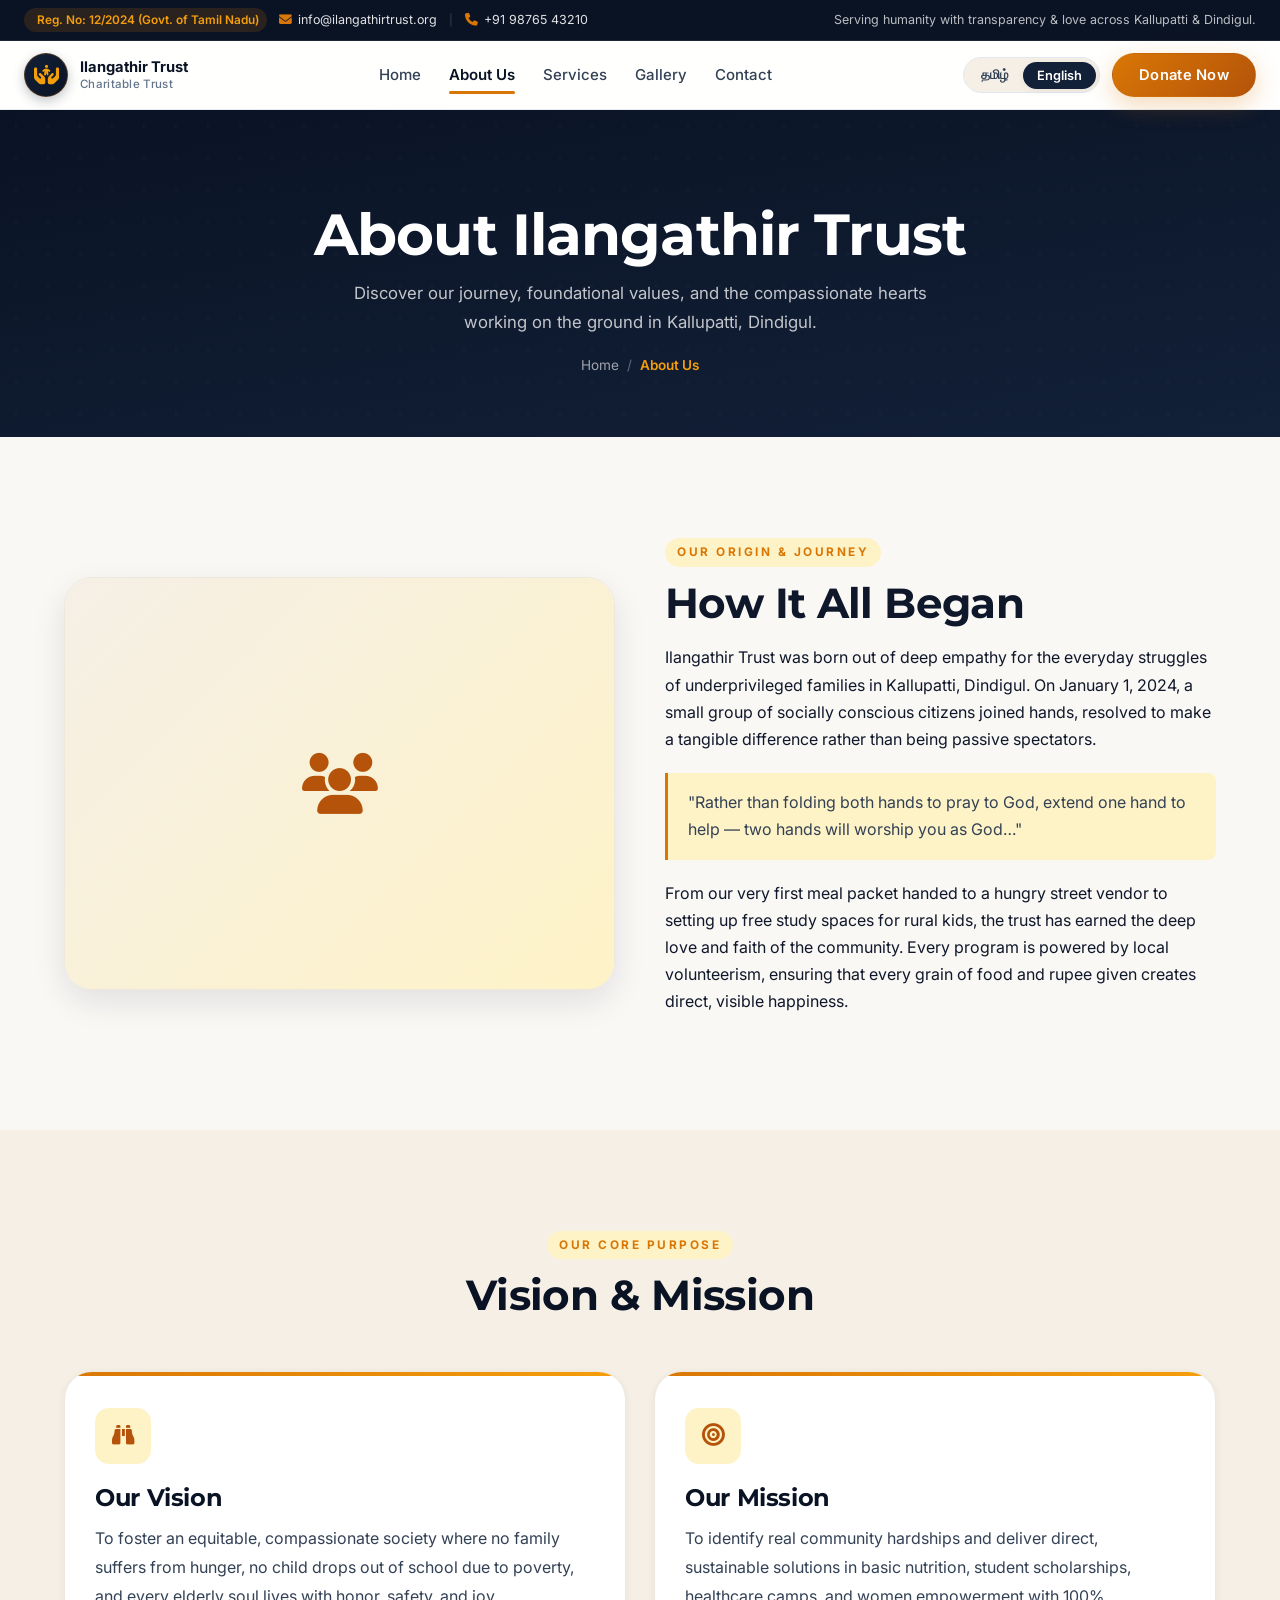
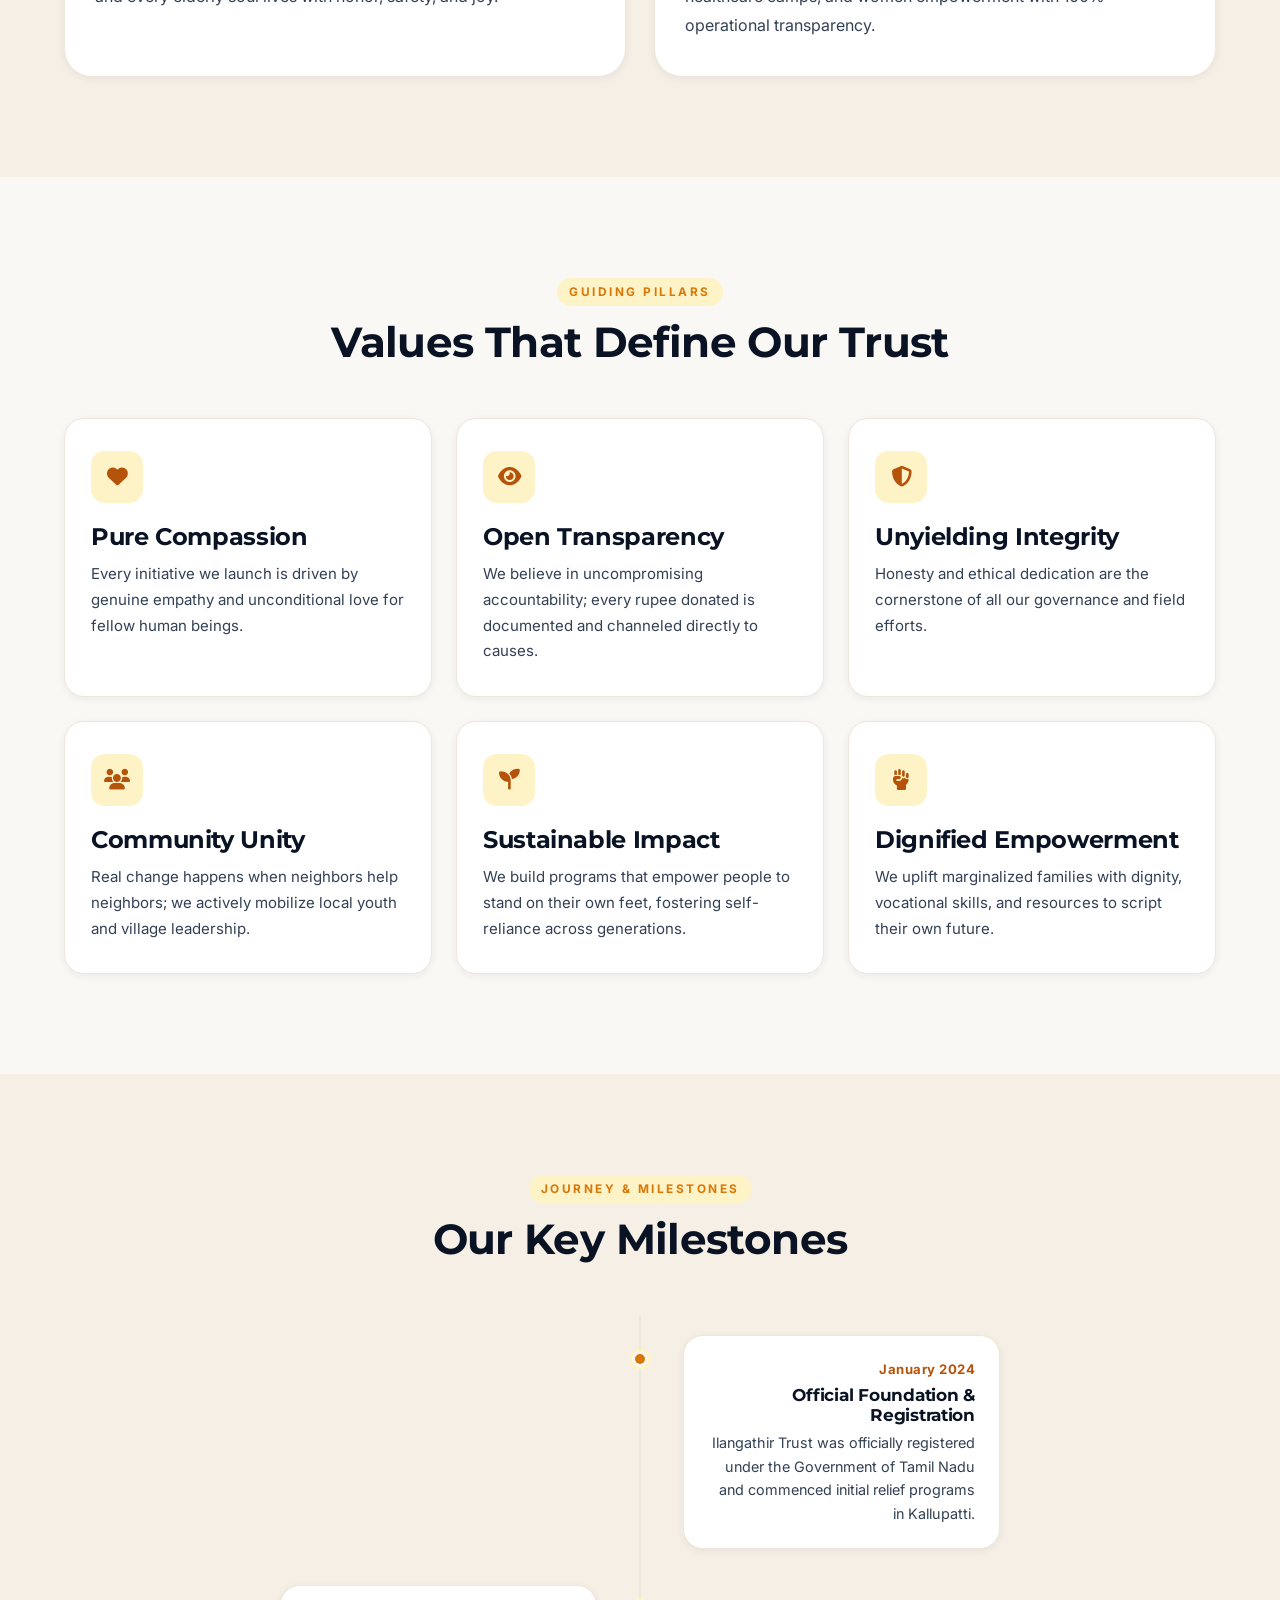
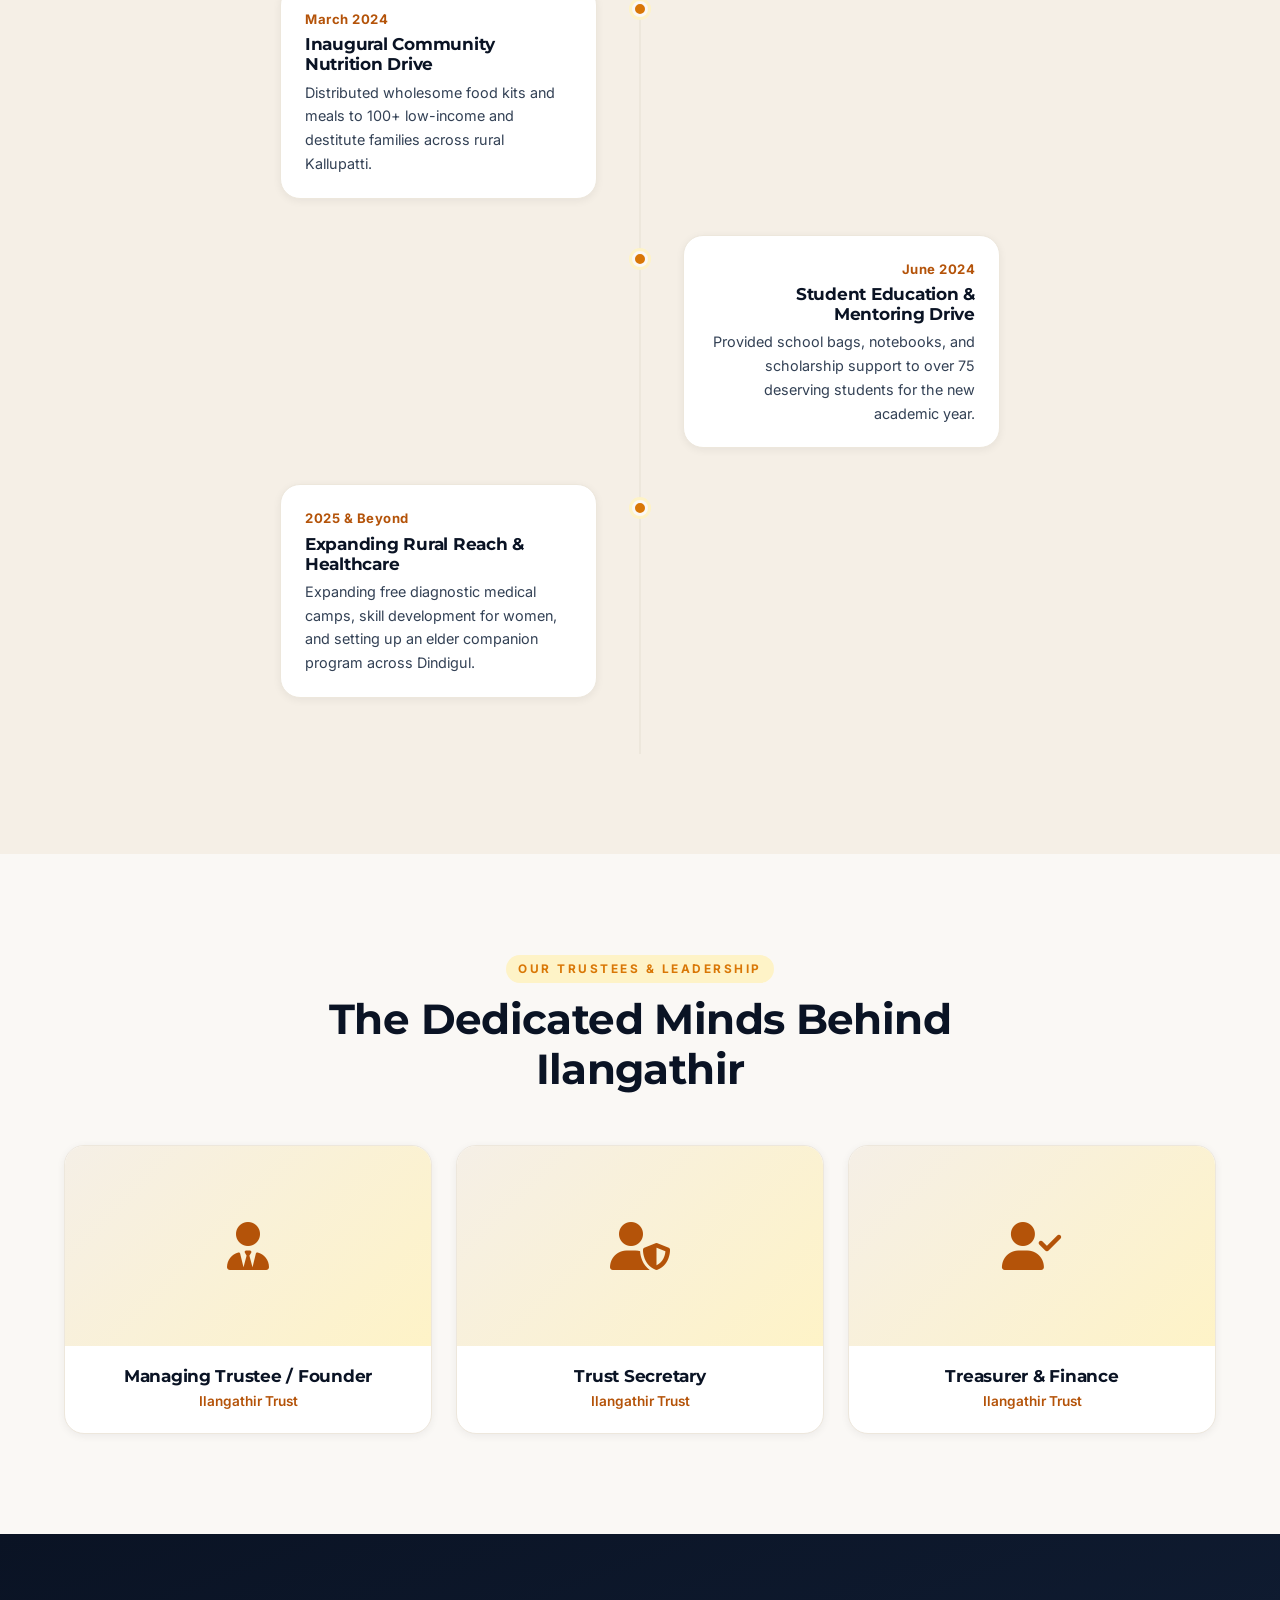
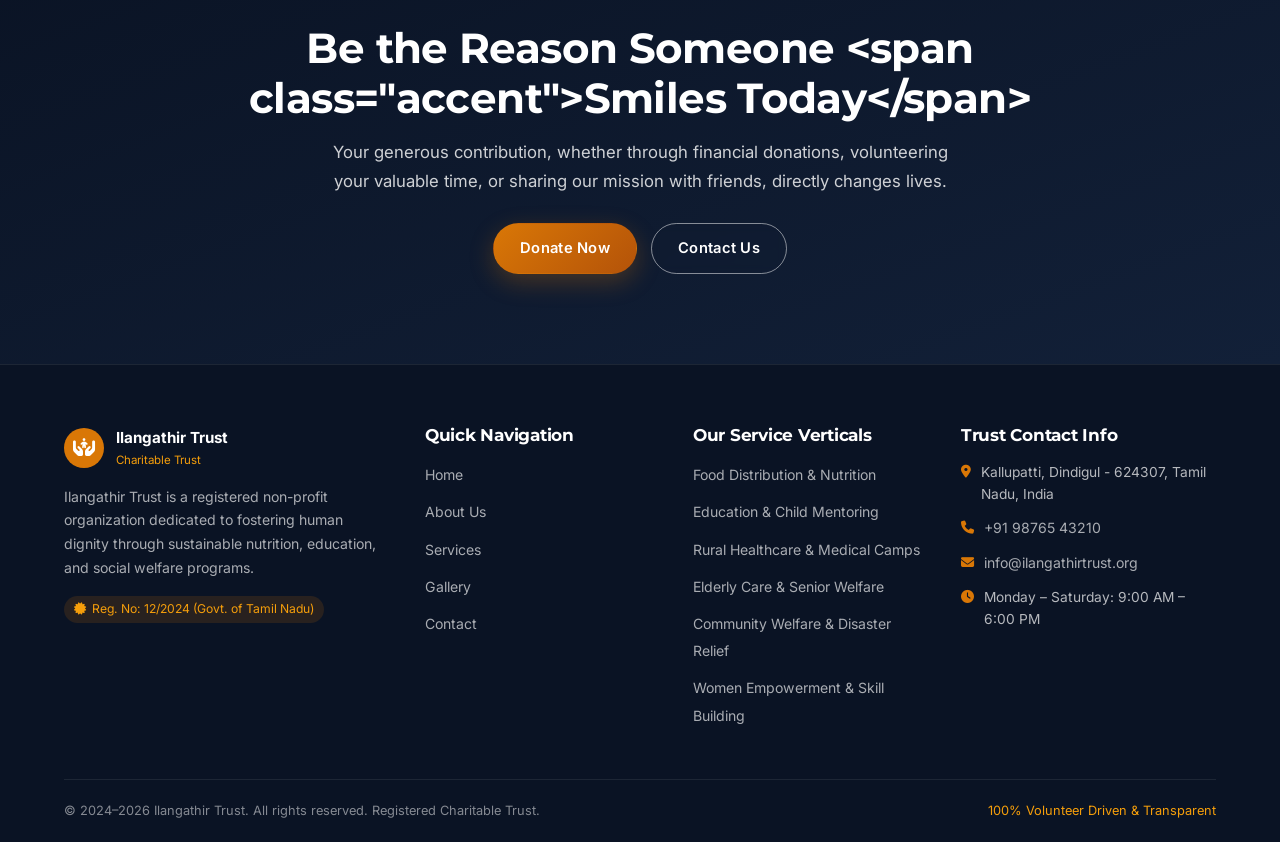
==== commit 490a3564: "Update" ====
--- a/about.html
+++ b/about.html
@@ -40,17 +40,17 @@
         <section class="section" aria-label="Our Story">
             <div class="container">
                 <div class="about-grid">
-                    <div class="about-image">
+                    <div class="about-image reveal-left">
                         <div class="placeholder-img" data-img-key="about_story">
                             <i class="fa-solid fa-users"></i>
                         </div>
                     </div>
                     <div class="about-content reveal-right">
-                        <span class="section-label" data-i18n="story_label">OUR STORY</span>
+                        <span class="section-label" data-i18n="story_label">OUR ORIGIN & JOURNEY</span>
                         <h2 data-i18n="story_title">How It All Began</h2>
-                        <p data-i18n="story_p1">Ilangathir Trust was born from a simple yet powerful vision — that every person deserves dignity, care, and the opportunity to thrive. Founded on January 1, 2024, in the heart of Kallupatti, Dindigul, the trust began as a small group of dedicated individuals who saw the struggles of their community and decided to act.</p>
+                        <p data-i18n="story_p1">Ilangathir Trust was born out of deep empathy for the everyday struggles of underprivileged families in Kallupatti, Dindigul. On January 1, 2024, a small group of socially conscious citizens joined hands, resolved to make a tangible difference rather than being passive spectators.</p>
                         <div class="highlight" data-i18n="about_highlight">"Rather than folding both hands to pray to God, extend one hand to help — two hands will worship you as God…"</div>
-                        <p data-i18n="story_p2">From distributing meals to providing educational support, from organizing health camps to caring for the elderly, the trust rapidly grew to become a pillar of support for the underprivileged in the region.</p>
+                        <p data-i18n="story_p2">From our very first meal packet handed to a hungry street vendor to setting up free study spaces for rural kids, the trust has earned the deep love and faith of the community.</p>
                     </div>
                 </div>
             </div>
@@ -60,8 +60,8 @@
         <section class="section-alt" aria-label="Vision and Mission">
             <div class="container">
                 <div class="section-header reveal">
-                    <span class="section-label">VISION & MISSION</span>
-                    <h2>Our Purpose</h2>
+                    <span class="section-label" data-i18n="vm_label">OUR CORE PURPOSE</span>
+                    <h2 data-i18n="vm_title">Vision & Mission</h2>
                 </div>
 
                 <div class="vm-grid">
@@ -171,36 +171,36 @@
         <section class="section" aria-label="Our Team">
             <div class="container">
                 <div class="section-header reveal">
-                    <span class="section-label">LEADERSHIP</span>
-                    <h2>Our Team</h2>
+                    <span class="section-label" data-i18n="team_label">OUR TRUSTEES & LEADERSHIP</span>
+                    <h2 data-i18n="team_title">The Dedicated Minds Behind Ilangathir</h2>
                 </div>
 
                 <div class="team-grid stagger">
                     <div class="team-card reveal">
                         <div class="team-avatar">
-                            <i class="fa-solid fa-user"></i>
+                            <i class="fa-solid fa-user-tie"></i>
                         </div>
                         <div class="team-info">
-                            <h4>Founder</h4>
-                            <p>Chairperson</p>
+                            <h4 data-i18n="team_role1">Managing Trustee / Founder</h4>
+                            <p>Ilangathir Trust</p>
                         </div>
                     </div>
                     <div class="team-card reveal">
                         <div class="team-avatar">
-                            <i class="fa-solid fa-user"></i>
+                            <i class="fa-solid fa-user-shield"></i>
                         </div>
                         <div class="team-info">
-                            <h4>Co-Founder</h4>
-                            <p>Secretary</p>
+                            <h4 data-i18n="team_role2">Trust Secretary</h4>
+                            <p>Ilangathir Trust</p>
                         </div>
                     </div>
                     <div class="team-card reveal">
                         <div class="team-avatar">
-                            <i class="fa-solid fa-user"></i>
+                            <i class="fa-solid fa-user-check"></i>
                         </div>
                         <div class="team-info">
-                            <h4>Member</h4>
-                            <p>Treasurer</p>
+                            <h4 data-i18n="team_role3">Treasurer & Finance</h4>
+                            <p>Ilangathir Trust</p>
                         </div>
                     </div>
                 </div>
@@ -222,6 +222,8 @@
 
     <footer id="site-footer" class="footer"></footer>
 
+    <!-- Scripts -->
+    <script src="config.js"></script>
     <script src="shared.js"></script>
     <script>
         document.addEventListener('DOMContentLoaded', () => {
--- a/styles.css
+++ b/styles.css
@@ -1,62 +1,83 @@
 /* ============================================================
-   ILANGATHIR TRUST — Design System
-   Premium charitable trust website
+   ILANGATHIR TRUST — Design System & Stylesheet
+   Premium Charitable Trust Web Experience
+   Bilingual Layouts (Tamil & English), Ultra-Responsive (down to 300px),
+   Modern Glassmorphism & High-Contrast Typography
    ============================================================ */
 
 /* ---------- Google Fonts ---------- */
-@import url('https://fonts.googleapis.com/css2?family=Inter:wght@300;400;500;600;700;800&family=Montserrat:wght@400;500;600;700;800&family=Noto+Serif+Tamil:wght@300;400;600;700;900&family=Noto+Sans+Tamil:wght@300;400;500;600;700;900&display=swap');
+@import url('https://fonts.googleapis.com/css2?family=Inter:wght@300;400;500;600;700;800&family=Montserrat:wght@400;500;600;700;800;900&family=Noto+Serif+Tamil:wght@400;600;700;900&family=Noto+Sans+Tamil:wght@400;500;600;700;800&family=Outfit:wght@400;500;600;700;800&display=swap');
 
 /* ---------- Design Tokens ---------- */
 :root {
-    /* Brand palette */
-    --navy: #1a2744;
-    --navy-deep: #0f1a2e;
-    --navy-light: #2d4a7a;
-    --navy-muted: #3a5a8a;
-    --amber: #d4953a;
-    --amber-light: #e8b56e;
-    --amber-soft: #f5e6cc;
-    --amber-deep: #b87a28;
-
-    /* Neutrals */
-    --ivory: #faf9f6;
-    --warm-white: #fdfcfa;
-    --cream: #f5f3ef;
-    --slate: #4a5568;
-    --slate-light: #718096;
-    --slate-faint: #a0aec0;
-    --ink: #1a202c;
+    /* Brand Colors */
+    --navy-deep: #0a1324;
+    --navy: #122038;
+    --navy-light: #1e3357;
+    --navy-surface: #182844;
+    
+    /* Warm Saffron & Gold Accents */
+    --amber: #d97706;
+    --amber-light: #f59e0b;
+    --amber-soft: #fef3c7;
+    --amber-pale: #fffbeb;
+    --amber-deep: #b45309;
+    --amber-glow: rgba(217, 119, 6, 0.22);
+    
+    /* Life & Hope Emerald Accent */
+    --emerald: #059669;
+    --emerald-light: #10b981;
+    --emerald-soft: #d1fae5;
+
+    /* Neutrals & Surfaces */
+    --ivory: #faf8f5;
+    --warm-white: #ffffff;
+    --cream: #f5efe6;
+    --cream-dark: #ede5d8;
+    --slate: #334155;
+    --slate-light: #64748b;
+    --slate-faint: #94a3b8;
+    --ink: #0f172a;
     --border: #e2e8f0;
-    --border-light: #edf2f7;
+    --border-light: #f1f5f9;
+    --border-warm: #ede7dc;
+
+    /* Glassmorphic values */
+    --glass-bg: rgba(255, 255, 255, 0.88);
+    --glass-border: rgba(255, 255, 255, 0.4);
+    --glass-dark-bg: rgba(10, 19, 36, 0.88);
+    --glass-dark-border: rgba(255, 255, 255, 0.08);
 
     /* Shadows */
-    --shadow-xs: 0 1px 3px rgba(26, 39, 68, 0.04);
-    --shadow-sm: 0 2px 8px rgba(26, 39, 68, 0.06);
-    --shadow-md: 0 4px 12px rgba(26, 39, 68, 0.04);
-    --shadow-lg: 0 8px 24px rgba(26, 39, 68, 0.06);
-    --shadow-xl: 0 12px 36px rgba(26, 39, 68, 0.08);
-    --shadow-amber: 0 4px 12px rgba(212, 149, 58, 0.15);
+    --shadow-xs: 0 1px 2px rgba(10, 19, 36, 0.05);
+    --shadow-sm: 0 2px 8px rgba(10, 19, 36, 0.06);
+    --shadow-md: 0 6px 18px rgba(10, 19, 36, 0.08);
+    --shadow-lg: 0 12px 32px rgba(10, 19, 36, 0.1);
+    --shadow-xl: 0 20px 48px rgba(10, 19, 36, 0.14);
+    --shadow-amber: 0 8px 24px rgba(217, 119, 6, 0.28);
+    --shadow-glow: 0 0 30px rgba(217, 119, 6, 0.2);
 
     /* Radii */
+    --radius-xs: 4px;
     --radius-sm: 8px;
     --radius-md: 14px;
-    --radius-lg: 22px;
-    --radius-xl: 32px;
+    --radius-lg: 20px;
+    --radius-xl: 28px;
     --radius-full: 9999px;
 
     /* Transitions */
     --ease: cubic-bezier(0.25, 0.46, 0.45, 0.94);
     --ease-out: cubic-bezier(0.16, 1, 0.3, 1);
-    --transition: all 0.35s cubic-bezier(0.25, 0.46, 0.45, 0.94);
-    --transition-fast: all 0.2s ease;
-
-    /* Spacing */
-    --section-padding: clamp(60px, 10vw, 120px);
+    --transition: all 0.3s cubic-bezier(0.25, 0.46, 0.45, 0.94);
+    --transition-fast: all 0.18s ease;
+
+    /* Layout Constraints */
     --container-max: 1200px;
-    --container-wide: 1400px;
-}
-
-/* ---------- Reset ---------- */
+    --container-wide: 1360px;
+    --section-padding: clamp(50px, 8vw, 100px);
+}
+
+/* ---------- Global Reset & Safety ---------- */
 *,
 *::before,
 *::after {
@@ -67,127 +88,191 @@
 
 html {
     scroll-behavior: smooth;
-    scrollbar-width: thin;
-    scrollbar-color: rgba(212, 149, 58, 0.5) transparent;
+    width: 100%;
+    max-width: 100vw;
+    overflow-x: hidden;
     background: var(--ivory);
-}
-
-/* Custom scrollbar */
-::-webkit-scrollbar {
-    width: 6px;
-    height: 6px;
-    background: transparent;
-}
-
-::-webkit-scrollbar-track {
-    background: transparent;
-}
-
-::-webkit-scrollbar-thumb {
-    background: rgba(212, 149, 58, 0.45);
-    border-radius: 10px;
-}
-
-::-webkit-scrollbar-thumb:hover {
-    background: rgba(212, 149, 58, 0.8);
+    -webkit-text-size-adjust: 100%;
 }
 
 body {
-    font-family: 'Inter', 'Noto Sans Tamil', system-ui, -apple-system, sans-serif;
     background: var(--ivory);
     color: var(--ink);
-    line-height: 1.7;
+    width: 100%;
+    max-width: 100vw;
+    overflow-x: hidden;
     -webkit-font-smoothing: antialiased;
     -moz-osx-font-smoothing: grayscale;
-    /* Removed overflow-x: clip from body to ensure sticky navbar works on all mobile browsers */
-}
-
-/* ---------- Typography ---------- */
-h1,
-h2,
-h3,
-h4 {
-    font-family: 'Montserrat', 'Noto Sans Tamil', sans-serif;
-    font-weight: 600;
-    line-height: 1.2;
-    letter-spacing: -0.01em;
-    color: var(--ink);
-    word-break: keep-all;
-    overflow-wrap: break-word;
-}
-
-h1 {
-    font-size: clamp(2.4rem, 5.5vw, 3.8rem);
-}
-
-h2 {
-    font-size: clamp(1.9rem, 4vw, 2.8rem);
-}
-
-h3 {
-    font-size: clamp(1.3rem, 2.2vw, 1.6rem);
-}
-
-h4 {
-    font-size: 1.1rem;
-    font-family: 'Inter', 'Noto Sans Tamil', sans-serif;
-    font-weight: 600;
-    line-height: 1.4;
-}
-
-p {
-    color: var(--slate);
-    font-size: 1rem;
-    line-height: 1.8;
+    min-height: 100vh;
+    display: flex;
+    flex-direction: column;
+}
+
+main {
+    flex: 1;
+    width: 100%;
+    overflow-x: hidden;
+}
+
+img, video, iframe {
+    max-width: 100%;
+    height: auto;
+    display: block;
 }
 
 a {
     color: inherit;
     text-decoration: none;
-}
-
-/* Tamil text scaling */
+    transition: var(--transition-fast);
+}
+
+button {
+    font-family: inherit;
+    cursor: pointer;
+    border: none;
+    background: none;
+}
+
+/* Custom Scrollbar */
+::-webkit-scrollbar {
+    width: 7px;
+    height: 7px;
+}
+::-webkit-scrollbar-track {
+    background: var(--ivory);
+}
+::-webkit-scrollbar-thumb {
+    background: rgba(217, 119, 6, 0.4);
+    border-radius: var(--radius-full);
+}
+::-webkit-scrollbar-thumb:hover {
+    background: var(--amber);
+}
+
+/* ============================================================
+   BILINGUAL ENGINE — Language-Specific Sizing & Typography
+   Addresses user requirement: separate rules for Tamil and English
+   ============================================================ */
+
+/* Default / English Typography */
+html[lang="en"] body {
+    font-family: 'Inter', system-ui, -apple-system, sans-serif;
+    font-size: 1rem;
+    line-height: 1.7;
+}
+
+html[lang="en"] h1,
+html[lang="en"] h2,
+html[lang="en"] h3,
+html[lang="en"] h4 {
+    font-family: 'Montserrat', 'Inter', sans-serif;
+    letter-spacing: -0.015em;
+    line-height: 1.2;
+}
+
+html[lang="en"] h1 { font-size: clamp(2.2rem, 5.2vw, 3.6rem); }
+html[lang="en"] h2 { font-size: clamp(1.8rem, 3.8vw, 2.6rem); }
+html[lang="en"] h3 { font-size: clamp(1.2rem, 2.2vw, 1.5rem); }
+html[lang="en"] h4 { font-size: 1.05rem; }
+
+html[lang="en"] .hero-tagline,
+html[lang="en"] .hero-quote-text {
+    font-family: 'Montserrat', sans-serif;
+    font-style: italic;
+    letter-spacing: -0.01em;
+    line-height: 1.7;
+}
+
+html[lang="en"] .hero-grand-title {
+    font-size: clamp(2.3rem, 5.2vw, 3.8rem);
+    line-height: 1.16;
+}
+
+html[lang="en"] .btn {
+    letter-spacing: 0.3px;
+    font-size: 0.92rem;
+}
+
+/* Tamil Typography (Calibrated Proportions & Extra Breathing Room) */
 html[lang="ta"] body {
-    font-size: 0.95rem;
-}
+    font-family: 'Noto Sans Tamil', 'Inter', system-ui, sans-serif;
+    font-size: 0.96rem;
+    line-height: 1.82;
+}
+
+html[lang="ta"] h1,
+html[lang="ta"] h2,
+html[lang="ta"] h3,
+html[lang="ta"] h4 {
+    font-family: 'Noto Serif Tamil', 'Noto Sans Tamil', serif;
+    letter-spacing: 0;
+    line-height: 1.42; /* Essential for Tamil kombu, pulli, and vowel marks */
+    word-break: normal;
+}
+
+html[lang="ta"] h1 { font-size: clamp(1.85rem, 4.2vw, 3.0rem); line-height: 1.36; }
+html[lang="ta"] h2 { font-size: clamp(1.55rem, 3.2vw, 2.3rem); line-height: 1.4; }
+html[lang="ta"] h3 { font-size: clamp(1.15rem, 2.2vw, 1.42rem); line-height: 1.42; }
+html[lang="ta"] h4 { font-size: 1.02rem; line-height: 1.45; }
 
 html[lang="ta"] p {
     font-size: 0.95rem;
-    line-height: 1.7;
-}
-
-html[lang="ta"] h1 {
-    font-size: clamp(2rem, 4.5vw, 3.2rem);
-}
-
-html[lang="ta"] h2 {
-    font-size: clamp(1.6rem, 3.2vw, 2.4rem);
-}
-
-html[lang="ta"] h3 {
-    font-size: clamp(1.15rem, 2vw, 1.4rem);
-}
-
-html[lang="ta"] h4 {
-    font-size: 1rem;
+    line-height: 1.82;
+}
+
+html[lang="ta"] .hero-tagline,
+html[lang="ta"] .hero-quote-text,
+html[lang="ta"] .highlight {
+    font-family: 'Noto Serif Tamil', serif;
+    font-style: normal;
+    line-height: 1.78;
+    font-size: clamp(0.96rem, 1.8vw, 1.15rem);
+}
+
+html[lang="ta"] .hero-grand-title {
+    font-size: clamp(1.85rem, 4.2vw, 3.2rem);
+    line-height: 1.36;
+}
+
+html[lang="ta"] .section-label {
+    letter-spacing: 1.5px;
+    font-size: 0.78rem;
+    font-weight: 700;
 }
 
 html[lang="ta"] .nav-links a {
-    font-size: 0.9rem;
+    font-size: 0.92rem;
+    letter-spacing: 0;
 }
 
 html[lang="ta"] .btn {
     font-size: 0.9rem;
-}
-
-/* ---------- Utility ---------- */
+    padding: 11px 22px;
+    letter-spacing: 0;
+    line-height: 1.35;
+}
+
+html[lang="ta"] .stat-label {
+    font-size: 0.78rem;
+    line-height: 1.35;
+}
+
+html[lang="ta"] .service-card h3,
+html[lang="ta"] .card h3 {
+    font-size: 1.22rem;
+    line-height: 1.4;
+}
+
+/* ---------- Layout Containers ---------- */
 .container {
+    width: 100%;
     max-width: var(--container-max);
     margin: 0 auto;
     padding: 0 24px;
 }
 
 .container-wide {
+    width: 100%;
     max-width: var(--container-wide);
     margin: 0 auto;
     padding: 0 24px;
@@ -195,115 +280,129 @@
 
 .section {
     padding: var(--section-padding) 0;
+    position: relative;
 }
 
 .section-alt {
     padding: var(--section-padding) 0;
     background: var(--cream);
+    position: relative;
 }
 
 .section-dark {
     padding: var(--section-padding) 0;
     background: var(--navy-deep);
     color: #fff;
+    position: relative;
 }
 
 .section-header {
     text-align: center;
-    max-width: 700px;
-    margin: 0 auto 60px;
+    max-width: 720px;
+    margin: 0 auto 50px;
 }
 
 .section-label {
     text-transform: uppercase;
-    letter-spacing: 3px;
-    font-size: 0.72rem;
+    letter-spacing: 2.5px;
+    font-size: 0.74rem;
     font-weight: 700;
     color: var(--amber);
-    font-family: 'Inter', sans-serif;
+    display: inline-block;
+    margin-bottom: 12px;
+    padding: 4px 12px;
+    border-radius: var(--radius-full);
+    background: var(--amber-soft);
+}
+
+.section-dark .section-label {
+    background: rgba(217, 119, 6, 0.18);
+    color: var(--amber-light);
+}
+
+.section-header h2 {
+    color: var(--navy-deep);
     margin-bottom: 14px;
-    display: inline-block;
-}
-
-.section-header h2 {
-    margin-bottom: 16px;
-}
-
-.section-header p {
-    font-size: 1.05rem;
-    color: var(--slate-light);
 }
 
 .section-dark .section-header h2 {
     color: #fff;
 }
 
+.section-header p {
+    font-size: 1.02rem;
+    color: var(--slate);
+    line-height: 1.7;
+}
+
 .section-dark .section-header p {
-    color: rgba(255, 255, 255, 0.7);
-}
-
-.section-dark .section-label {
-    color: var(--amber-light);
-}
-
-/* ---------- Buttons ---------- */
+    color: rgba(255, 255, 255, 0.75);
+}
+
+/* ---------- Buttons & Interactive Badges ---------- */
 .btn {
     display: inline-flex;
     align-items: center;
     justify-content: center;
     gap: 8px;
-    padding: 13px 28px;
+    padding: 12px 26px;
     border-radius: var(--radius-full);
     font-weight: 600;
     font-size: 0.92rem;
-    letter-spacing: 0.3px;
     text-decoration: none;
     transition: var(--transition);
-    border: none;
+    border: 1px solid transparent;
     cursor: pointer;
     white-space: nowrap;
-    font-family: inherit;
     position: relative;
     overflow: hidden;
+}
+
+.btn i {
+    font-size: 0.9em;
 }
 
 .btn-primary {
     background: var(--navy);
     color: #fff;
-    box-shadow: 0 6px 20px rgba(26, 39, 68, 0.25);
+    box-shadow: 0 4px 14px rgba(18, 32, 56, 0.25);
 }
 
 .btn-primary:hover {
+    background: var(--navy-deep);
     transform: translateY(-2px);
-    box-shadow: 0 10px 30px rgba(26, 39, 68, 0.35);
+    box-shadow: 0 8px 24px rgba(18, 32, 56, 0.35);
 }
 
 .btn-amber {
-    background: var(--amber);
+    background: linear-gradient(135deg, var(--amber) 0%, var(--amber-deep) 100%);
     color: #fff;
     box-shadow: var(--shadow-amber);
 }
 
 .btn-amber:hover {
+    background: linear-gradient(135deg, var(--amber-light) 0%, var(--amber) 100%);
     transform: translateY(-2px);
-    box-shadow: 0 12px 30px rgba(212, 149, 58, 0.4);
+    box-shadow: 0 10px 28px rgba(217, 119, 6, 0.45);
 }
 
 .btn-outline {
     background: transparent;
     color: #fff;
-    border: 1.5px solid rgba(255, 255, 255, 0.4);
+    border: 1.5px solid rgba(255, 255, 255, 0.5);
+    backdrop-filter: blur(4px);
 }
 
 .btn-outline:hover {
     background: #fff;
     color: var(--navy-deep);
     border-color: #fff;
+    transform: translateY(-2px);
 }
 
 .btn-outline-dark {
     background: transparent;
-    color: var(--navy);
+    color: var(--navy-deep);
     border: 1.5px solid var(--border);
 }
 
@@ -313,138 +412,219 @@
     border-color: var(--navy);
 }
 
-/* ---------- Top Bar ---------- */
+.btn-full {
+    width: 100%;
+    text-align: center;
+}
+
+.btn-lg {
+    padding: 14px 30px;
+    font-size: 1.02rem;
+    font-weight: 600;
+}
+
+.btn-ghost {
+    background: rgba(255, 255, 255, 0.08);
+    color: #fff;
+    border: 1.5px solid rgba(255, 255, 255, 0.22);
+    backdrop-filter: blur(8px);
+}
+
+.btn-ghost:hover {
+    background: rgba(255, 255, 255, 0.18);
+    border-color: rgba(255, 255, 255, 0.45);
+    color: #fff;
+    transform: translateY(-2px);
+}
+
+.btn-hero-donate {
+    box-shadow: 0 6px 25px rgba(217, 119, 6, 0.5);
+    border: 1px solid rgba(251, 191, 36, 0.4);
+}
+
+.btn-hero-donate:hover {
+    box-shadow: 0 10px 35px rgba(217, 119, 6, 0.7);
+}
+
+/* Animations for Hero & Badges */
+@keyframes heartPulse {
+    0%, 100% { transform: scale(1); }
+    15% { transform: scale(1.28); }
+    30% { transform: scale(1.05); }
+    45% { transform: scale(1.22); }
+}
+
+.pulse-heart {
+    display: inline-block;
+    color: #fee2e2;
+    animation: heartPulse 1.8s ease-in-out infinite;
+}
+
+@keyframes badgeDotPulse {
+    0%, 100% {
+        transform: scale(1);
+        box-shadow: 0 0 0 0 rgba(34, 197, 94, 0.7);
+    }
+    50% {
+        transform: scale(1.15);
+        box-shadow: 0 0 0 6px rgba(34, 197, 94, 0);
+    }
+}
+
+/* ---------- Top Announcement Bar ---------- */
 #site-header {
     display: contents;
 }
 
 .top-bar {
     background: var(--navy-deep);
+    color: rgba(255, 255, 255, 0.85);
+    font-size: 0.8rem;
+    padding: 8px 0;
+    border-bottom: 1px solid rgba(255, 255, 255, 0.08);
+}
+
+.top-bar-inner {
+    display: flex;
+    align-items: center;
+    justify-content: space-between;
+    gap: 14px;
+}
+
+.top-contact-group {
+    display: flex;
+    align-items: center;
+    gap: 12px;
+    flex-wrap: wrap;
+}
+
+.top-link {
     color: rgba(255, 255, 255, 0.88);
-    font-size: 0.82rem;
-    padding: 10px 0;
-    position: relative;
-}
-
-.top-bar-inner {
-    width: 95vw;
-    max-width: 95vw;
-    margin: 0 auto;
-    padding: 0;
-    display: flex;
-    align-items: center;
-    justify-content: space-between;
+    display: inline-flex;
+    align-items: center;
+    gap: 6px;
+    font-size: 0.78rem;
+    transition: var(--transition-fast);
+}
+
+.top-link:hover {
+    color: var(--amber-light);
+}
+
+.top-link i {
+    color: var(--amber);
+    font-size: 0.8rem;
+}
+
+.top-sep {
+    color: rgba(255, 255, 255, 0.2);
+    font-size: 0.7rem;
+}
+
+.top-reg-badge {
+    display: inline-flex;
+    align-items: center;
+    gap: 5px;
+    font-size: 0.74rem;
+    font-weight: 600;
+    color: var(--amber-light);
+    background: rgba(217, 119, 6, 0.15);
+    padding: 2px 8px;
+    border-radius: var(--radius-full);
+}
+
+.top-bar-right {
+    display: flex;
+    align-items: center;
     gap: 16px;
-    flex-wrap: wrap;
-}
-
-.top-bar a {
-    color: rgba(255, 255, 255, 0.92);
-    text-decoration: none;
-    transition: color 0.2s;
-    white-space: nowrap;
-    font-size: 0.8rem;
-}
-
-.top-bar a:hover {
-    color: var(--amber);
-}
-
-.top-contact-group {
-    display: flex;
-    align-items: center;
-    gap: 10px;
-    flex-wrap: wrap;
-}
-
-.top-contact-group .sep {
-    opacity: 0.25;
-    font-size: 0.7rem;
-}
-
-.top-bar-right {
-    display: flex;
-    align-items: center;
-    gap: 16px;
-    flex: 1;
-    justify-content: flex-end;
-}
-
-.top-social a {
+}
+
+.top-announcement-text {
+    font-size: 0.78rem;
+    color: rgba(255, 255, 255, 0.72);
+}
+
+.top-social,
+.footer-social {
     display: inline-flex;
     align-items: center;
-    justify-content: center;
+    gap: 6px;
+}
+
+.social-icon-btn {
     width: 28px;
     height: 28px;
     border-radius: 50%;
-    border: 1px solid rgba(255, 255, 255, 0.18);
-    margin-left: 5px;
-    transition: var(--transition);
-    color: rgba(255, 255, 255, 0.9);
-    font-size: 0.82rem;
-}
-
-.top-social a:hover {
-    background: rgba(255, 255, 255, 0.14);
-    border-color: rgba(255, 255, 255, 0.35);
+    border: 1px solid rgba(255, 255, 255, 0.2);
+    display: inline-flex;
+    align-items: center;
+    justify-content: center;
+    color: rgba(255, 255, 255, 0.85);
+    font-size: 0.78rem;
+    transition: var(--transition-fast);
+}
+
+.social-icon-btn:hover {
+    background: var(--amber);
+    border-color: var(--amber);
     color: #fff;
-}
-
+    transform: translateY(-1px);
+}
+
+/* ---------- Primary Navbar ---------- */
 .navbar {
     position: sticky;
     top: 0;
     width: 100%;
     z-index: 1000;
-    background: rgba(255, 255, 255, 0.92);
-    backdrop-filter: blur(20px);
-    -webkit-backdrop-filter: blur(20px);
-    border-bottom: 1px solid var(--border-light);
-    transition: box-shadow 0.35s ease, background 0.35s ease;
+    background: var(--glass-bg);
+    backdrop-filter: blur(16px);
+    -webkit-backdrop-filter: blur(16px);
+    border-bottom: 1px solid rgba(226, 232, 240, 0.8);
+    transition: background 0.3s ease, box-shadow 0.3s ease, padding 0.3s ease;
 }
 
 .navbar.scrolled {
-    box-shadow: 0 4px 30px rgba(26, 39, 68, 0.06);
-    background: rgba(255, 255, 255, 0.97);
+    background: rgba(255, 255, 255, 0.98);
+    box-shadow: 0 4px 20px rgba(10, 19, 36, 0.08);
 }
 
 .nav-inner {
-    width: 95vw;
-    max-width: 95vw;
-    margin: 0 auto;
-    padding: 12px 0;
     display: flex;
     align-items: center;
     justify-content: space-between;
-    gap: 20px;
-}
-
+    gap: 16px;
+    padding: 12px 24px;
+}
+
+/* Logo Group */
 .logo-group {
     display: flex;
     align-items: center;
-    gap: 14px;
+    gap: 12px;
     text-decoration: none;
+    flex-shrink: 0;
 }
 
 .logo-ring {
-    width: 46px;
-    height: 46px;
+    width: 44px;
+    height: 44px;
     border-radius: 50%;
+    background: linear-gradient(135deg, var(--navy) 0%, var(--navy-deep) 100%);
     display: flex;
     align-items: center;
     justify-content: center;
-    background: var(--navy);
-    color: var(--amber);
-    font-size: 1.3rem;
-    box-shadow: 0 4px 14px rgba(26, 39, 68, 0.2);
+    color: var(--amber-light);
+    font-size: 1.25rem;
+    box-shadow: 0 4px 12px rgba(10, 19, 36, 0.25);
+    border: 1.5px solid rgba(217, 119, 6, 0.3);
     flex-shrink: 0;
-    overflow: hidden;
-}
-
-.logo-ring img {
-    width: 100%;
-    height: 100%;
-    object-fit: cover;
-    border-radius: 50%;
+    transition: var(--transition);
+}
+
+.logo-group:hover .logo-ring {
+    border-color: var(--amber);
+    transform: scale(1.04);
 }
 
 .logo-text {
@@ -453,121 +633,168 @@
 }
 
 .logo-text .name {
-    font-family: 'Montserrat', 'Noto Sans Tamil', sans-serif;
+    font-weight: 700;
+    font-size: 0.92rem;
+    color: var(--navy-deep);
+    line-height: 1.2;
+}
+
+.logo-text .sub {
+    font-size: 0.72rem;
     font-weight: 500;
-    font-size: 0.85rem;
-    color: var(--navy-deep);
-    letter-spacing: -0.01em;
-    line-height: 1.3;
-    margin-bottom: 3px;
-}
-
-.logo-text .sub {
-    font-family: 'Montserrat', 'Noto Sans Tamil', sans-serif;
+    color: var(--slate-light);
+    letter-spacing: 0.3px;
+    line-height: 1.2;
+    margin-top: 1px;
+}
+
+/* Desktop Nav Links */
+.nav-links {
+    display: flex;
+    align-items: center;
+    gap: 28px;
+}
+
+.nav-link-item {
+    font-size: 0.94rem;
     font-weight: 500;
-    font-size: 0.95rem;
-    color: var(--navy-deep);
-    letter-spacing: -0.01em;
-    line-height: 1.3;
-}
-
-.nav-links {
-    display: flex;
-    gap: 32px;
-    align-items: center;
-}
-
-.nav-links a {
-    text-decoration: none;
     color: var(--slate);
-    font-weight: 500;
-    font-size: 0.95rem;
-    letter-spacing: 0.3px;
     position: relative;
-    padding-bottom: 4px;
-    transition: color 0.25s;
-}
-
-.nav-links a::after {
+    padding: 6px 0;
+    transition: color 0.2s;
+}
+
+.nav-link-item::after {
     content: '';
     position: absolute;
     bottom: 0;
     left: 50%;
     width: 0;
-    height: 2px;
+    height: 2.5px;
     background: var(--amber);
-    border-radius: 2px;
-    transition: all 0.3s ease;
+    border-radius: var(--radius-full);
+    transition: all 0.25s ease;
     transform: translateX(-50%);
 }
 
-.nav-links a:hover,
-.nav-links a.active {
+.nav-link-item:hover,
+.nav-link-item.active {
     color: var(--navy-deep);
-}
-
-.nav-links a:hover::after,
-.nav-links a.active::after {
+    font-weight: 600;
+}
+
+.nav-link-item:hover::after,
+.nav-link-item.active::after {
     width: 100%;
 }
 
+/* Nav CTA Controls */
 .nav-cta-group {
     display: flex;
     align-items: center;
-    gap: 16px;
-}
-
-/* Language toggle */
-.lang-toggle {
+    gap: 12px;
+}
+
+/* Segmented Language Toggle (Desktop & Drawer) */
+.lang-toggle-segmented {
     display: inline-flex;
-    gap: 3px;
+    align-items: center;
+    background: var(--cream);
+    padding: 3px;
+    border-radius: var(--radius-full);
     border: 1px solid var(--border);
-    border-radius: var(--radius-full);
-    padding: 3px;
-    background: var(--cream);
-}
-
-.lang-toggle button {
-    border: none;
-    background: transparent;
+}
+
+.lang-btn {
     padding: 6px 14px;
     border-radius: var(--radius-full);
-    cursor: pointer;
     font-size: 0.8rem;
     font-weight: 600;
-    color: var(--slate-light);
-    transition: var(--transition);
-    font-family: inherit;
-}
-
-.lang-toggle button.active {
+    color: var(--slate);
+    transition: var(--transition-fast);
+    display: inline-flex;
+    align-items: center;
+    gap: 5px;
+}
+
+.lang-btn:hover {
+    color: var(--navy-deep);
+}
+
+.lang-btn.active {
     background: var(--navy);
     color: #fff;
-    box-shadow: 0 2px 8px rgba(26, 39, 68, 0.2);
-}
-
-/* Mobile menu button */
+    box-shadow: var(--shadow-sm);
+}
+
+.lang-btn .check-indicator {
+    display: none;
+    font-size: 0.7em;
+}
+
+.lang-btn.active .check-indicator {
+    display: inline-block;
+    color: var(--amber-light);
+}
+
+/* Mobile Nav Language Pill (Prominent on Mobile as requested) */
+.mobile-nav-lang-pill {
+    display: none; /* hidden on desktop */
+    align-items: center;
+    gap: 6px;
+    background: var(--amber-soft);
+    color: var(--amber-deep);
+    border: 1px solid rgba(217, 119, 6, 0.4);
+    padding: 5px 12px;
+    border-radius: var(--radius-full);
+    font-size: 0.82rem;
+    font-weight: 700;
+    transition: var(--transition-fast);
+    touch-action: manipulation;
+}
+
+.mobile-nav-lang-pill:hover,
+.mobile-nav-lang-pill:active {
+    background: var(--amber);
+    color: #fff;
+    border-color: var(--amber);
+}
+
+.mobile-nav-lang-pill .lang-pill-icon {
+    font-size: 0.9em;
+}
+
+/* Mobile Menu Hamburger Button */
 .mobile-menu-btn {
-    display: none;
-    background: none;
-    border: none;
-    font-size: 1.4rem;
+    display: none; /* hidden on desktop */
+    width: 38px;
+    height: 38px;
+    border-radius: var(--radius-sm);
     color: var(--navy-deep);
-    cursor: pointer;
-    padding: 4px;
-    line-height: 1;
-}
-
-/* Mobile drawer */
+    font-size: 1.35rem;
+    align-items: center;
+    justify-content: center;
+    transition: var(--transition-fast);
+}
+
+.mobile-menu-btn:hover {
+    background: var(--cream);
+}
+
+/* Helpers */
+.desktop-only { display: inline-flex; }
+.mobile-only { display: none; }
+
+/* ---------- Mobile Drawer ---------- */
 .mobile-drawer-overlay {
     position: fixed;
     inset: 0;
-    z-index: 1100;
-    background: rgba(26, 39, 68, 0.4);
-    backdrop-filter: blur(4px);
+    z-index: 1200;
+    background: rgba(10, 19, 36, 0.6);
+    backdrop-filter: blur(6px);
     opacity: 0;
     visibility: hidden;
-    transition: opacity 0.3s ease;
+    transition: opacity 0.3s ease, visibility 0.3s ease;
 }
 
 .mobile-drawer-overlay.open {
@@ -580,12 +807,12 @@
     right: 0;
     top: 0;
     bottom: 0;
-    width: min(340px, 85vw);
+    width: min(320px, 85vw);
     background: var(--warm-white);
-    padding: 80px 28px 28px;
-    box-shadow: -10px 0 40px rgba(26, 39, 68, 0.12);
+    padding: 24px 20px;
+    box-shadow: -8px 0 30px rgba(10, 19, 36, 0.15);
     transform: translateX(100%);
-    transition: transform 0.4s var(--ease);
+    transition: transform 0.35s var(--ease);
     display: flex;
     flex-direction: column;
     overflow-y: auto;
@@ -595,330 +822,479 @@
     transform: translateX(0);
 }
 
-.mobile-drawer .close-btn {
-    position: absolute;
-    top: 24px;
-    right: 28px;
-    background: none;
-    border: none;
-    font-size: 1.6rem;
+.drawer-header {
+    display: flex;
+    align-items: center;
+    justify-content: space-between;
+    padding-bottom: 16px;
+    border-bottom: 1px solid var(--border-light);
+    margin-bottom: 16px;
+}
+
+.drawer-brand {
+    display: flex;
+    align-items: center;
+    gap: 10px;
+}
+
+.drawer-brand .logo-ring.small {
+    width: 34px;
+    height: 34px;
+    font-size: 0.95rem;
+}
+
+.drawer-brand-text {
+    display: flex;
+    flex-direction: column;
+}
+
+.drawer-brand-text .d-name {
+    font-weight: 700;
+    font-size: 0.85rem;
     color: var(--navy-deep);
-    cursor: pointer;
+}
+
+.drawer-brand-text .d-sub {
+    font-size: 0.7rem;
+    color: var(--slate-light);
+}
+
+.close-btn {
+    width: 34px;
+    height: 34px;
+    border-radius: 50%;
+    background: var(--cream);
+    color: var(--navy-deep);
+    font-size: 1.1rem;
+    display: flex;
+    align-items: center;
+    justify-content: center;
+    transition: var(--transition-fast);
+}
+
+.close-btn:hover {
+    background: var(--amber-soft);
+    color: var(--amber-deep);
+}
+
+.drawer-lang-section {
+    padding: 12px 0 16px;
+    border-bottom: 1px solid var(--border-light);
+    margin-bottom: 14px;
+}
+
+.drawer-section-title {
+    display: block;
+    font-size: 0.76rem;
+    font-weight: 700;
+    text-transform: uppercase;
+    color: var(--slate-light);
+    margin-bottom: 8px;
+    letter-spacing: 0.5px;
+}
+
+.drawer-lang-toggle {
+    width: 100%;
+    display: grid;
+    grid-template-columns: 1fr 1fr;
+    gap: 4px;
+}
+
+.drawer-lang-toggle .lang-btn {
+    width: 100%;
+    justify-content: center;
     padding: 8px;
 }
 
-.mobile-drawer a.menu-link {
-    display: block;
-    padding: 16px 0;
-    color: var(--ink);
-    text-decoration: none;
+.drawer-menu-links {
+    display: flex;
+    flex-direction: column;
+    gap: 2px;
+}
+
+.drawer-menu-links .menu-link {
+    padding: 12px 14px;
+    border-radius: var(--radius-sm);
+    color: var(--slate);
     font-weight: 600;
-    font-size: 1.1rem;
-    border-bottom: 1px solid var(--border-light);
-    transition: color 0.2s;
-}
-
-.mobile-drawer a.menu-link:hover {
-    color: var(--amber);
-}
-
-.mobile-drawer .drawer-lang-toggle {
-    margin-top: 24px;
-    align-self: flex-start;
-}
-
-.mobile-drawer .drawer-cta {
+    font-size: 0.98rem;
+    transition: var(--transition-fast);
+    display: flex;
+    align-items: center;
+    justify-content: space-between;
+}
+
+.drawer-menu-links .menu-link:hover,
+.drawer-menu-links .menu-link.active {
+    background: var(--amber-soft);
+    color: var(--amber-deep);
+}
+
+.drawer-cta {
     margin-top: auto;
-    padding-top: 24px;
-}
-
-/* ---------- Hero ---------- */
+    padding-top: 20px;
+}
+
+.drawer-quick-contact {
+    margin-top: 14px;
+    text-align: center;
+}
+
+.drawer-call-btn {
+    font-size: 0.82rem;
+    font-weight: 600;
+    color: var(--slate-light);
+    display: inline-flex;
+    align-items: center;
+    gap: 6px;
+}
+
+.drawer-call-btn:hover {
+    color: var(--amber-deep);
+}
+
+/* ---------- Hero Section (Grand Prestigious Centered Layout) ---------- */
 .hero {
     position: relative;
+    background: radial-gradient(ellipse at 50% 0%, #172640 0%, var(--navy-deep) 55%, #070d18 100%);
+    color: #fff;
+    min-height: 88vh;
+    display: flex;
+    align-items: center;
+    justify-content: center;
     overflow: hidden;
-    min-height: 92vh;
-    display: flex;
-    align-items: center;
-    background: var(--navy-deep);
-}
-
-.hero::before { display: none; }
+    padding: 80px 20px 70px;
+}
+
+.hero-grand-center {
+    width: 100%;
+    position: relative;
+}
+
+/* Atmospheric Ambient Glowing Orbs */
+.hero-bg {
+    position: absolute;
+    inset: 0;
+    overflow: hidden;
+    pointer-events: none;
+    z-index: 1;
+}
+
+.hero-ambient-orb {
+    position: absolute;
+    border-radius: 50%;
+    filter: blur(80px);
+    pointer-events: none;
+}
+
+.hero-orb-center {
+    width: 680px;
+    height: 520px;
+    top: -120px;
+    left: 50%;
+    transform: translateX(-50%);
+    background: radial-gradient(circle, rgba(217, 119, 6, 0.22) 0%, rgba(217, 119, 6, 0.05) 50%, transparent 75%);
+}
+
+.hero-orb-left {
+    width: 480px;
+    height: 480px;
+    bottom: -60px;
+    left: -120px;
+    background: radial-gradient(circle, rgba(30, 64, 175, 0.22) 0%, transparent 70%);
+}
+
+.hero-orb-right {
+    width: 480px;
+    height: 480px;
+    top: 40px;
+    right: -120px;
+    background: radial-gradient(circle, rgba(245, 158, 11, 0.16) 0%, transparent 70%);
+}
 
 .hero-pattern {
     position: absolute;
     inset: 0;
-    opacity: 0.04;
+    opacity: 0.035;
     pointer-events: none;
-    background-image: radial-gradient(circle, #fff 1px, transparent 1px);
-    background-size: 40px 40px;
-}
-
-/* Floating decorative orbs */
-.hero-orb {
-    position: absolute;
-    border-radius: 50%;
-    pointer-events: none;
-    animation: float-orb 8s ease-in-out infinite;
-}
-
-.hero-orb-1 {
-    width: 300px;
-    height: 300px;
-    top: -80px;
-    right: -60px;
-    background: radial-gradient(circle, rgba(212, 149, 58, 0.08) 0%, transparent 70%);
-    animation-delay: 0s;
-}
-
-.hero-orb-2 {
-    width: 200px;
-    height: 200px;
-    bottom: 10%;
-    left: 5%;
-    background: radial-gradient(circle, rgba(255, 255, 255, 0.06) 0%, transparent 70%);
-    animation-delay: -3s;
-}
-
-.hero-orb-3 {
-    width: 150px;
-    height: 150px;
-    top: 40%;
-    right: 20%;
-    background: radial-gradient(circle, rgba(212, 149, 58, 0.06) 0%, transparent 70%);
-    animation-delay: -5s;
-}
-
-@keyframes float-orb {
-
-    0%,
-    100% {
-        transform: translateY(0) scale(1);
-    }
-
-    50% {
-        transform: translateY(-20px) scale(1.05);
-    }
-}
-
-.hero-inner {
-    max-width: var(--container-wide);
-    margin: 0 auto;
-    padding: 40px 24px 60px;
-    display: grid;
-    grid-template-columns: 1.1fr 0.9fr;
-    gap: 60px;
-    align-items: center;
+    background-image: radial-gradient(circle, #ffffff 1px, transparent 1px);
+    background-size: 32px 32px;
+}
+
+/* Centered Container */
+.hero-center-container {
     position: relative;
     z-index: 2;
+    max-width: 900px;
+    margin: 0 auto;
+    display: flex;
+    flex-direction: column;
+    align-items: center;
+    text-align: center;
     width: 100%;
 }
 
-.hero-text h1 {
+/* Trust Pill Badge */
+.hero-trust-badge {
+    display: inline-flex;
+    align-items: center;
+    gap: 10px;
+    background: rgba(255, 255, 255, 0.06);
+    border: 1px solid rgba(217, 119, 6, 0.38);
+    box-shadow: 0 4px 20px rgba(0, 0, 0, 0.25), inset 0 1px 0 rgba(255, 255, 255, 0.12);
+    color: var(--amber-light);
+    padding: 7px 18px;
+    border-radius: var(--radius-full);
+    font-size: 0.84rem;
+    font-weight: 600;
+    margin-bottom: 24px;
+    letter-spacing: 0.4px;
+    backdrop-filter: blur(10px);
+    max-width: 100%;
+    flex-wrap: wrap;
+    justify-content: center;
+}
+
+.trust-badge-dot {
+    width: 9px;
+    height: 9px;
+    border-radius: 50%;
+    background: #22c55e;
+    display: inline-block;
+    animation: badgeDotPulse 2.2s infinite ease-in-out;
+}
+
+.trust-badge-divider {
+    color: rgba(255, 255, 255, 0.35);
+    font-size: 0.75rem;
+}
+
+.trust-badge-sub {
+    color: rgba(255, 255, 255, 0.85);
+    font-weight: 500;
+}
+
+/* Grand Hero Title */
+.hero-grand-title {
+    color: #ffffff;
+    font-weight: 800;
+    margin-bottom: 24px;
+    text-align: center;
+    letter-spacing: -0.02em;
+    line-height: 1.18;
+}
+
+.hero-grand-title .accent {
+    background: linear-gradient(135deg, #fef08a 0%, #fbbf24 45%, #d97706 100%);
+    -webkit-background-clip: text;
+    -webkit-text-fill-color: transparent;
+    filter: drop-shadow(0 2px 14px rgba(217, 119, 6, 0.35));
+}
+
+/* Illuminated Sacred Quote Card */
+.hero-quote-card {
+    position: relative;
+    max-width: 760px;
+    width: 100%;
+    margin: 0 auto 26px;
+    padding: 22px 34px;
+    background: linear-gradient(135deg, rgba(255, 255, 255, 0.05) 0%, rgba(217, 119, 6, 0.08) 100%);
+    border: 1px solid rgba(217, 119, 6, 0.35);
+    border-radius: var(--radius-lg);
+    backdrop-filter: blur(12px);
+    box-shadow: 0 10px 30px rgba(0, 0, 0, 0.25), inset 0 1px 0 rgba(255, 255, 255, 0.14);
+    transition: var(--transition);
+}
+
+.hero-quote-card::before {
+    content: '';
+    position: absolute;
+    top: -1px;
+    left: 20%;
+    right: 20%;
+    height: 1.5px;
+    background: linear-gradient(90deg, transparent, #fbbf24, #d97706, transparent);
+}
+
+.hero-quote-card:hover {
+    border-color: rgba(217, 119, 6, 0.55);
+    box-shadow: 0 14px 40px rgba(217, 119, 6, 0.15), inset 0 1px 0 rgba(255, 255, 255, 0.22);
+}
+
+.hero-quote-card .quote-mark {
+    color: var(--amber-light);
+    font-size: 1.15rem;
+    opacity: 0.65;
+    position: absolute;
+}
+
+.hero-quote-card .quote-left {
+    top: 14px;
+    left: 14px;
+}
+
+.hero-quote-card .quote-right {
+    bottom: 14px;
+    right: 14px;
+}
+
+.hero-quote-text {
+    color: rgba(255, 255, 255, 0.95);
+    margin: 0;
+    text-align: center;
+    padding: 0 14px;
+}
+
+/* Centered Subtitle */
+.hero-grand-subtitle {
+    max-width: 680px;
+    margin: 0 auto 34px;
+    color: rgba(240, 243, 249, 0.82);
+    font-size: 1.05rem;
+    line-height: 1.75;
+    text-align: center;
+}
+
+/* Grand Actions CTA Cluster */
+.hero-grand-actions {
+    display: flex;
+    align-items: center;
+    justify-content: center;
+    gap: 14px;
+    flex-wrap: wrap;
+    margin-bottom: 40px;
+    width: 100%;
+}
+
+/* Impact Feature Pill Strip */
+.hero-impact-strip {
+    display: flex;
+    align-items: center;
+    justify-content: center;
+    gap: 14px;
+    flex-wrap: wrap;
+    max-width: 780px;
+    margin: 0 auto;
+    padding-top: 24px;
+    border-top: 1px solid rgba(255, 255, 255, 0.1);
+    width: 100%;
+}
+
+.hero-impact-pill {
+    display: inline-flex;
+    align-items: center;
+    gap: 10px;
+    padding: 10px 20px;
+    border-radius: var(--radius-full);
+    background: rgba(255, 255, 255, 0.05);
+    border: 1px solid rgba(255, 255, 255, 0.14);
+    color: rgba(255, 255, 255, 0.92);
+    text-decoration: none;
+    font-size: 0.88rem;
+    font-weight: 500;
+    backdrop-filter: blur(8px);
+    transition: var(--transition);
+}
+
+.hero-impact-pill:hover {
+    background: rgba(217, 119, 6, 0.18);
+    border-color: rgba(217, 119, 6, 0.55);
     color: #fff;
-    line-height: 1.1;
-    text-shadow: 0 4px 30px rgba(0, 0, 0, 0.15);
-    margin-bottom: 20px;
-}
-
-.hero-text h1 .accent {
-    color: var(--amber);
-    font-style: italic;
-}
-
-.hero-tagline {
-    font-family: 'Montserrat', 'Noto Sans Tamil', sans-serif;
-    font-style: italic;
-    font-size: clamp(1.1rem, 2vw, 1.35rem);
-    color: rgba(255, 255, 255, 0.85);
-    margin-bottom: 12px;
-    line-height: 1.6;
-    max-width: 540px;
-}
-
-.hero-tagline-tamil {
-    font-family: 'Noto Serif Tamil', serif;
-    font-size: clamp(0.95rem, 1.6vw, 1.1rem);
-    color: rgba(255, 255, 255, 0.6);
-    margin-bottom: 28px;
-    line-height: 1.7;
-    max-width: 540px;
-}
-
-.hero-subtitle {
-    font-size: 1.05rem;
-    color: rgba(255, 255, 255, 0.75);
-    margin-bottom: 36px;
-    max-width: 480px;
-    line-height: 1.7;
-}
-
-.hero-actions {
-    display: flex;
-    gap: 16px;
-    flex-wrap: wrap;
-}
-
-.hero-visual {
-    position: relative;
-    display: flex;
+    transform: translateY(-3px);
+    box-shadow: 0 8px 24px rgba(217, 119, 6, 0.25);
+}
+
+.hero-impact-pill .pill-icon {
+    width: 28px;
+    height: 28px;
+    border-radius: 50%;
+    background: rgba(217, 119, 6, 0.2);
+    color: var(--amber-light);
+    display: flex;
+    align-items: center;
     justify-content: center;
-    align-items: center;
-}
-
-.hero-image-wrapper {
-    position: relative;
-    width: 100%;
-    max-width: 500px;
-    aspect-ratio: 4/3;
-    border-radius: var(--radius-lg);
-    overflow: hidden;
-    box-shadow: var(--shadow-xl);
-}
-
-.hero-image-wrapper img {
-    width: 100%;
-    height: 100%;
-    object-fit: cover;
-}
-
-.hero-image-wrapper .placeholder {
-    width: 100%;
-    height: 100%;
-    background: linear-gradient(135deg, rgba(255, 255, 255, 0.08) 0%, rgba(255, 255, 255, 0.02) 100%);
-    display: flex;
-    align-items: center;
-    justify-content: center;
-    color: rgba(255, 255, 255, 0.3);
-    font-size: 3rem;
-}
-
-/* Hero floating badge */
-.hero-badge {
-    position: absolute;
-    bottom: -20px;
-    left: -20px;
-    background: rgba(255, 255, 255, 0.95);
-    backdrop-filter: blur(10px);
-    border-radius: var(--radius-md);
-    padding: 16px 22px;
-    box-shadow: var(--shadow-lg);
-    display: flex;
-    align-items: center;
-    gap: 12px;
-    animation: float-badge 4s ease-in-out infinite;
-}
-
-.hero-badge-icon {
-    width: 44px;
-    height: 44px;
-    border-radius: 50%;
+    font-size: 0.85rem;
+    transition: var(--transition);
+}
+
+.hero-impact-pill:hover .pill-icon {
     background: var(--amber);
-    display: flex;
-    align-items: center;
-    justify-content: center;
     color: #fff;
-    font-size: 1.1rem;
-}
-
-.hero-badge-text .number {
-    font-weight: 800;
-    font-size: 1.4rem;
-    color: var(--navy-deep);
-    line-height: 1;
-}
-
-.hero-badge-text .desc {
-    font-size: 0.75rem;
-    color: var(--slate-light);
-    font-weight: 500;
-}
-
-@keyframes float-badge {
-
-    0%,
-    100% {
-        transform: translateY(0);
-    }
-
-    50% {
-        transform: translateY(-8px);
-    }
-}
-
-/* ---------- Stats bar ---------- */
+}
+
+/* ---------- Stats Bar ---------- */
 .stats-bar {
-    background: var(--navy-deep);
-    padding: 0;
-    position: relative;
-    z-index: 5;
+    background: var(--navy-surface);
+    border-top: 1px solid rgba(255, 255, 255, 0.06);
+    border-bottom: 1px solid rgba(255, 255, 255, 0.06);
 }
 
 .stats-bar-inner {
-    max-width: var(--container-wide);
-    margin: 0 auto;
     display: grid;
     grid-template-columns: repeat(4, 1fr);
 }
 
 .stat-item {
     text-align: center;
-    padding: 36px 20px;
+    padding: 30px 16px;
     position: relative;
-    transition: background 0.3s;
-}
-
-.stat-item:hover {
-    background: rgba(255, 255, 255, 0.04);
+    transition: background 0.2s;
 }
 
 .stat-item:not(:last-child)::after {
     content: '';
     position: absolute;
     right: 0;
-    top: 20%;
-    height: 60%;
+    top: 25%;
+    height: 50%;
     width: 1px;
     background: rgba(255, 255, 255, 0.1);
 }
 
 .stat-number {
     font-family: 'Montserrat', sans-serif;
-    font-size: clamp(2rem, 4vw, 2.8rem);
-    font-weight: 700;
-    color: var(--amber);
+    font-size: clamp(2rem, 3.8vw, 2.7rem);
+    font-weight: 800;
+    color: var(--amber-light);
     line-height: 1;
     margin-bottom: 6px;
 }
 
 .stat-label {
     font-size: 0.82rem;
-    color: rgba(255, 255, 255, 0.65);
+    color: rgba(255, 255, 255, 0.7);
     font-weight: 500;
-    letter-spacing: 0.5px;
-}
-
-/* ---------- Cards ---------- */
+    letter-spacing: 0.4px;
+}
+
+/* ---------- Cards & Grids ---------- */
+.features-grid,
+.services-grid {
+    display: grid;
+    grid-template-columns: repeat(3, 1fr);
+    gap: 24px;
+}
+
 .card {
-    background: #fff;
-    border-radius: var(--radius-md);
-    padding: 36px 30px;
+    background: var(--warm-white);
+    border-radius: var(--radius-lg);
+    padding: 32px 26px;
     box-shadow: var(--shadow-sm);
-    border: 1px solid var(--border-light);
+    border: 1px solid var(--border-warm);
     transition: var(--transition);
     position: relative;
-    overflow: hidden;
 }
 
 .card:hover {
     transform: translateY(-4px);
-    box-shadow: var(--shadow-lg);
-    border-color: transparent;
+    box-shadow: var(--shadow-md);
+    border-color: rgba(217, 119, 6, 0.35);
 }
 
 .card-icon {
-    width: 56px;
-    height: 56px;
-    border-radius: var(--radius-sm);
+    width: 52px;
+    height: 52px;
+    border-radius: var(--radius-md);
     background: var(--amber-soft);
     display: flex;
     align-items: center;
@@ -926,67 +1302,86 @@
     color: var(--amber-deep);
     font-size: 1.3rem;
     margin-bottom: 20px;
-    transition: var(--transition);
+    transition: var(--transition-fast);
 }
 
 .card:hover .card-icon {
     background: var(--amber);
     color: #fff;
-    transform: scale(1.05);
+    transform: scale(1.06);
 }
 
 .card h3 {
-    margin-bottom: 12px;
     color: var(--navy-deep);
+    margin-bottom: 10px;
 }
 
 .card p {
-    color: var(--slate-light);
-    font-size: 0.95rem;
+    color: var(--slate);
+    font-size: 0.94rem;
     line-height: 1.7;
 }
 
-/* Image card variant */
-.card-image {
-    padding: 0;
+/* Service Card Variant */
+.service-card {
+    background: var(--warm-white);
+    border-radius: var(--radius-lg);
     overflow: hidden;
-}
-
-.card-image .card-img {
+    box-shadow: var(--shadow-sm);
+    border: 1px solid var(--border-warm);
+    transition: var(--transition);
+    display: flex;
+    flex-direction: column;
+}
+
+.service-card:hover {
+    transform: translateY(-5px);
+    box-shadow: var(--shadow-lg);
+    border-color: rgba(217, 119, 6, 0.35);
+}
+
+.service-img-placeholder {
     width: 100%;
-    height: 220px;
-    object-fit: cover;
-    transition: transform 0.5s var(--ease);
-}
-
-.card-image:hover .card-img {
-    transform: scale(1.05);
-}
-
-.card-image .card-body {
-    padding: 28px 26px;
-}
-
-/* ---------- About section ---------- */
+    height: 180px;
+    background: linear-gradient(135deg, var(--cream) 0%, var(--amber-soft) 100%);
+    display: flex;
+    align-items: center;
+    justify-content: center;
+    font-size: 2.8rem;
+    color: var(--amber-deep);
+}
+
+.service-body {
+    padding: 24px;
+    flex: 1;
+    display: flex;
+    flex-direction: column;
+}
+
+.service-body h3 {
+    color: var(--navy-deep);
+    margin-bottom: 10px;
+}
+
+.service-body p {
+    color: var(--slate);
+    font-size: 0.92rem;
+    line-height: 1.7;
+}
+
+/* ---------- About Overview & Story ---------- */
 .about-grid {
     display: grid;
     grid-template-columns: 1fr 1fr;
-    gap: 60px;
+    gap: 50px;
     align-items: center;
 }
 
 .about-image {
-    border-radius: var(--radius-lg);
+    border-radius: var(--radius-xl);
     overflow: hidden;
     box-shadow: var(--shadow-lg);
-    position: relative;
-}
-
-.about-image img {
-    width: 100%;
-    height: 100%;
-    object-fit: cover;
-    display: block;
+    border: 1px solid var(--border-warm);
 }
 
 .about-image .placeholder-img {
@@ -997,103 +1392,80 @@
     align-items: center;
     justify-content: center;
     color: var(--amber-deep);
-    font-size: 3.5rem;
-}
-
-.about-content .section-label {
-    text-align: left;
+    font-size: 3.8rem;
 }
 
 .about-content h2 {
-    margin-bottom: 20px;
+    margin-bottom: 16px;
 }
 
 .about-content p {
-    margin-bottom: 16px;
+    margin-bottom: 14px;
 }
 
 .about-content .highlight {
     background: var(--amber-soft);
-    border-left: 3px solid var(--amber);
-    padding: 18px 22px;
+    border-left: 3.5px solid var(--amber);
+    padding: 16px 20px;
     border-radius: 0 var(--radius-sm) var(--radius-sm) 0;
-    margin: 24px 0;
-    font-style: italic;
+    margin: 20px 0;
     color: var(--slate);
 }
 
-/* ---------- Values / Features grid ---------- */
-.features-grid {
+/* ---------- Vision & Mission Grid ---------- */
+.vm-grid {
     display: grid;
-    grid-template-columns: repeat(3, 1fr);
+    grid-template-columns: 1fr 1fr;
     gap: 28px;
 }
 
-/* ---------- Services ---------- */
-.services-grid {
-    display: grid;
-    grid-template-columns: repeat(3, 1fr);
-    gap: 28px;
-}
-
-.service-card {
-    background: #fff;
+.vm-card {
+    background: var(--warm-white);
+    border-radius: var(--radius-xl);
+    padding: 36px 30px;
+    box-shadow: var(--shadow-sm);
+    border: 1px solid var(--border-warm);
+    position: relative;
+    overflow: hidden;
+}
+
+.vm-card::before {
+    content: '';
+    position: absolute;
+    top: 0;
+    left: 0;
+    right: 0;
+    height: 4px;
+    background: linear-gradient(90deg, var(--amber) 0%, var(--amber-light) 100%);
+}
+
+.vm-card .vm-icon {
+    width: 56px;
+    height: 56px;
     border-radius: var(--radius-md);
-    overflow: hidden;
-    box-shadow: var(--shadow-sm);
-    border: 1px solid var(--border-light);
-    transition: var(--transition);
-}
-
-.service-card:hover {
-    transform: translateY(-6px);
-    box-shadow: var(--shadow-lg);
-    border-color: transparent;
-}
-
-.service-card .service-img {
-    width: 100%;
-    height: 200px;
-    object-fit: cover;
-    transition: transform 0.5s var(--ease);
-}
-
-.service-card:hover .service-img {
-    transform: scale(1.05);
-}
-
-.service-img-placeholder {
-    width: 100%;
-    height: 200px;
-    background: var(--cream);
+    background: var(--amber-soft);
+    color: var(--amber-deep);
     display: flex;
     align-items: center;
     justify-content: center;
-    font-size: 2.5rem;
-    color: var(--amber-deep);
-    overflow: hidden;
-}
-
-.service-card .service-body {
-    padding: 26px;
-}
-
-.service-card h3 {
+    font-size: 1.4rem;
+    margin-bottom: 20px;
+}
+
+.vm-card h3 {
     color: var(--navy-deep);
-    margin-bottom: 10px;
-    font-size: 1.2rem;
-}
-
-.service-card p {
-    font-size: 0.92rem;
-    line-height: 1.7;
-    color: var(--slate-light);
-}
-
-/* ---------- Timeline ---------- */
+    margin-bottom: 12px;
+}
+
+.vm-card p {
+    color: var(--slate);
+    line-height: 1.8;
+}
+
+/* ---------- Timeline / Milestones ---------- */
 .timeline {
     position: relative;
-    max-width: 700px;
+    max-width: 720px;
     margin: 0 auto;
     padding: 20px 0;
 }
@@ -1105,14 +1477,14 @@
     top: 0;
     bottom: 0;
     width: 2px;
-    background: var(--border);
+    background: var(--border-warm);
     transform: translateX(-50%);
 }
 
 .timeline-item {
     display: flex;
     align-items: flex-start;
-    margin-bottom: 40px;
+    margin-bottom: 36px;
     position: relative;
 }
 
@@ -1130,36 +1502,34 @@
     box-shadow: 0 0 0 3px var(--amber-soft);
     position: absolute;
     left: 50%;
+    top: 16px;
     transform: translateX(-50%);
     z-index: 2;
-    flex-shrink: 0;
 }
 
 .timeline-content {
-    width: 42%;
-    background: #fff;
-    border-radius: var(--radius-md);
+    width: 44%;
+    background: var(--warm-white);
+    border-radius: var(--radius-lg);
     padding: 22px 24px;
     box-shadow: var(--shadow-sm);
-    border: 1px solid var(--border-light);
+    border: 1px solid var(--border-warm);
 }
 
 .timeline-item:nth-child(odd) .timeline-content {
-    margin-right: auto;
-    margin-left: 58%;
+    margin-left: 56%;
 }
 
 .timeline-item:nth-child(even) .timeline-content {
-    margin-left: auto;
-    margin-right: 58%;
+    margin-right: 56%;
 }
 
 .timeline-date {
     font-weight: 700;
     color: var(--amber-deep);
-    font-size: 0.85rem;
+    font-size: 0.82rem;
     letter-spacing: 0.5px;
-    margin-bottom: 6px;
+    margin-bottom: 4px;
 }
 
 .timeline-content h4 {
@@ -1169,65 +1539,76 @@
 
 .timeline-content p {
     font-size: 0.9rem;
-    color: var(--slate-light);
-}
-
-/* ---------- CTA Section ---------- */
-.cta-section {
-    background: var(--navy-deep);
-    padding: clamp(60px, 10vw, 100px) 0;
+    color: var(--slate);
+    line-height: 1.65;
+}
+
+/* ---------- Leadership Team ---------- */
+.team-grid {
+    display: grid;
+    grid-template-columns: repeat(auto-fit, minmax(240px, 1fr));
+    gap: 24px;
+}
+
+.team-card {
+    background: var(--warm-white);
+    border-radius: var(--radius-lg);
+    overflow: hidden;
+    box-shadow: var(--shadow-sm);
+    border: 1px solid var(--border-warm);
     text-align: center;
-    position: relative;
-    overflow: hidden;
-}
-
-.cta-section::before { display: none; }
-
-.cta-section h2 {
-    color: #fff;
-    margin-bottom: 16px;
-    position: relative;
-    z-index: 2;
-}
-
-.cta-section p {
-    color: rgba(255, 255, 255, 0.75);
-    font-size: 1.1rem;
-    max-width: 600px;
-    margin: 0 auto 32px;
-    position: relative;
-    z-index: 2;
-}
-
-.cta-actions {
-    display: flex;
-    gap: 16px;
+    transition: var(--transition);
+}
+
+.team-card:hover {
+    transform: translateY(-4px);
+    box-shadow: var(--shadow-md);
+}
+
+.team-avatar {
+    width: 100%;
+    height: 200px;
+    background: linear-gradient(135deg, var(--cream) 0%, var(--amber-soft) 100%);
+    display: flex;
+    align-items: center;
+    justify-content: center;
+    color: var(--amber-deep);
+    font-size: 3rem;
+}
+
+.team-info {
+    padding: 20px;
+}
+
+.team-info h4 {
+    color: var(--navy-deep);
+    margin-bottom: 4px;
+}
+
+.team-info p {
+    color: var(--amber-deep);
+    font-size: 0.85rem;
+    font-weight: 600;
+}
+
+/* ---------- Gallery & Filters ---------- */
+.gallery-filters {
+    display: flex;
+    gap: 8px;
     justify-content: center;
     flex-wrap: wrap;
-    position: relative;
-    z-index: 2;
-}
-
-/* ---------- Gallery ---------- */
-.gallery-filters {
-    display: flex;
-    gap: 10px;
-    justify-content: center;
-    flex-wrap: wrap;
-    margin-bottom: 40px;
+    margin-bottom: 36px;
 }
 
 .gallery-filter-btn {
-    padding: 8px 20px;
-    border: 1px solid var(--border);
+    padding: 8px 18px;
+    border: 1px solid var(--border-warm);
     border-radius: var(--radius-full);
-    background: #fff;
+    background: var(--warm-white);
     color: var(--slate);
-    font-size: 0.85rem;
-    font-weight: 500;
-    cursor: pointer;
-    transition: var(--transition);
-    font-family: inherit;
+    font-size: 0.86rem;
+    font-weight: 600;
+    transition: var(--transition-fast);
 }
 
 .gallery-filter-btn.active,
@@ -1244,34 +1625,44 @@
 }
 
 .gallery-item {
-    border-radius: var(--radius-md);
+    border-radius: var(--radius-lg);
     overflow: hidden;
     position: relative;
     cursor: pointer;
     aspect-ratio: 4/3;
     background: var(--cream);
-}
-
-.gallery-item img {
+    box-shadow: var(--shadow-sm);
+    border: 1px solid var(--border-warm);
+}
+
+.gallery-placeholder {
     width: 100%;
     height: 100%;
-    object-fit: cover;
-    transition: transform 0.5s var(--ease);
-}
-
-.gallery-item:hover img {
-    transform: scale(1.08);
+    display: flex;
+    flex-direction: column;
+    align-items: center;
+    justify-content: center;
+    gap: 10px;
+    color: var(--amber-deep);
+    font-size: 2.2rem;
+    background: linear-gradient(135deg, var(--cream) 0%, var(--amber-soft) 100%);
+}
+
+.gallery-placeholder span {
+    font-size: 0.85rem;
+    font-weight: 600;
+    color: var(--slate);
 }
 
 .gallery-item .gallery-overlay {
     position: absolute;
     inset: 0;
-    background: linear-gradient(to top, rgba(15, 26, 46, 0.7) 0%, transparent 60%);
+    background: linear-gradient(to top, rgba(10, 19, 36, 0.8) 0%, transparent 60%);
     opacity: 0;
     transition: opacity 0.3s;
     display: flex;
     align-items: flex-end;
-    padding: 20px;
+    padding: 18px;
 }
 
 .gallery-item:hover .gallery-overlay {
@@ -1281,7 +1672,7 @@
 .gallery-overlay span {
     color: #fff;
     font-weight: 600;
-    font-size: 0.9rem;
+    font-size: 0.92rem;
 }
 
 /* Lightbox */
@@ -1289,8 +1680,8 @@
     position: fixed;
     inset: 0;
     z-index: 2000;
-    background: rgba(15, 26, 46, 0.92);
-    backdrop-filter: blur(10px);
+    background: rgba(10, 19, 36, 0.94);
+    backdrop-filter: blur(12px);
     display: flex;
     align-items: center;
     justify-content: center;
@@ -1309,55 +1700,46 @@
     max-height: 85vh;
     border-radius: var(--radius-md);
     box-shadow: var(--shadow-xl);
-    transform: scale(0.9);
-    transition: transform 0.4s var(--ease-out);
-}
-
-.lightbox.open img {
-    transform: scale(1);
 }
 
 .lightbox-close {
     position: absolute;
-    top: 24px;
-    right: 28px;
-    background: none;
-    border: none;
+    top: 20px;
+    right: 24px;
     color: #fff;
     font-size: 2rem;
-    cursor: pointer;
     padding: 8px;
-    opacity: 0.7;
-    transition: opacity 0.2s;
+    opacity: 0.8;
 }
 
 .lightbox-close:hover {
     opacity: 1;
-}
-
-/* ---------- Contact ---------- */
+    color: var(--amber-light);
+}
+
+/* ---------- Contact & Forms ---------- */
 .contact-grid {
     display: grid;
     grid-template-columns: 1fr 1fr;
-    gap: 50px;
+    gap: 40px;
     align-items: start;
 }
 
 .contact-info-cards {
     display: flex;
     flex-direction: column;
-    gap: 20px;
+    gap: 16px;
 }
 
 .contact-card {
-    background: #fff;
-    border-radius: var(--radius-md);
-    padding: 24px;
+    background: var(--warm-white);
+    border-radius: var(--radius-lg);
+    padding: 22px;
     display: flex;
     gap: 16px;
     align-items: flex-start;
     box-shadow: var(--shadow-sm);
-    border: 1px solid var(--border-light);
+    border: 1px solid var(--border-warm);
     transition: var(--transition);
 }
 
@@ -1367,73 +1749,151 @@
 }
 
 .contact-card-icon {
-    width: 48px;
-    height: 48px;
-    border-radius: var(--radius-sm);
-    background: linear-gradient(135deg, var(--amber-soft), #fef3e0);
+    width: 44px;
+    height: 44px;
+    border-radius: var(--radius-md);
+    background: var(--amber-soft);
     display: flex;
     align-items: center;
     justify-content: center;
     color: var(--amber-deep);
-    font-size: 1.1rem;
+    font-size: 1.15rem;
     flex-shrink: 0;
 }
 
 .contact-card h4 {
     color: var(--navy-deep);
     margin-bottom: 4px;
-    font-size: 1rem;
 }
 
 .contact-card p {
-    font-size: 0.9rem;
-    color: var(--slate-light);
+    font-size: 0.92rem;
+    color: var(--slate);
     line-height: 1.6;
 }
 
 .contact-card a {
     color: var(--amber-deep);
-    font-weight: 500;
+    font-weight: 600;
 }
 
 .contact-card a:hover {
     color: var(--amber);
 }
 
-/* Contact form */
+/* Bank Details Card */
+.bank-details {
+    background: var(--warm-white);
+    border-radius: var(--radius-xl);
+    padding: 28px;
+    box-shadow: var(--shadow-sm);
+    border: 1.5px solid var(--amber-soft);
+    margin-top: 24px;
+}
+
+.bank-details h4 {
+    color: var(--navy-deep);
+    margin-bottom: 8px;
+    display: flex;
+    align-items: center;
+    gap: 10px;
+}
+
+.bank-subtitle-text {
+    font-size: 0.88rem;
+    color: var(--slate-light);
+    margin-bottom: 16px;
+}
+
+.bank-field {
+    display: flex;
+    justify-content: space-between;
+    align-items: center;
+    padding: 10px 0;
+    border-bottom: 1px solid var(--border-light);
+    font-size: 0.9rem;
+    gap: 12px;
+}
+
+.bank-field:last-child {
+    border-bottom: none;
+}
+
+.bank-field-label {
+    color: var(--slate-light);
+    font-weight: 600;
+    font-size: 0.78rem;
+    text-transform: uppercase;
+    letter-spacing: 0.5px;
+}
+
+.bank-field-value {
+    color: var(--ink);
+    font-weight: 600;
+    text-align: right;
+}
+
+.bank-field-value.highlight-acc {
+    color: var(--amber-deep);
+    font-family: 'Montserrat', monospace;
+    font-size: 0.98rem;
+    letter-spacing: 0.5px;
+}
+
+.btn-copy-upi {
+    background: var(--amber-soft);
+    color: var(--amber-deep);
+    border: 1px solid rgba(217, 119, 6, 0.3);
+    padding: 5px 12px;
+    border-radius: var(--radius-full);
+    font-size: 0.78rem;
+    font-weight: 700;
+    transition: var(--transition-fast);
+    display: inline-flex;
+    align-items: center;
+    gap: 5px;
+    margin-left: 8px;
+}
+
+.btn-copy-upi:hover {
+    background: var(--amber);
+    color: #fff;
+}
+
+/* Contact Form */
 .contact-form {
-    background: #fff;
-    border-radius: var(--radius-lg);
-    padding: 40px;
+    background: var(--warm-white);
+    border-radius: var(--radius-xl);
+    padding: 34px;
     box-shadow: var(--shadow-md);
-    border: 1px solid var(--border-light);
+    border: 1px solid var(--border-warm);
 }
 
 .contact-form h3 {
     color: var(--navy-deep);
-    margin-bottom: 24px;
+    margin-bottom: 20px;
 }
 
 .form-group {
-    margin-bottom: 20px;
+    margin-bottom: 18px;
 }
 
 .form-group label {
     display: block;
-    font-size: 0.85rem;
+    font-size: 0.84rem;
     font-weight: 600;
-    color: var(--slate);
-    margin-bottom: 8px;
+    color: var(--navy-deep);
+    margin-bottom: 6px;
 }
 
 .form-group input,
 .form-group textarea {
     width: 100%;
-    padding: 12px 16px;
+    padding: 12px 14px;
     border: 1px solid var(--border);
     border-radius: var(--radius-sm);
     font-family: inherit;
-    font-size: 0.95rem;
+    font-size: 0.92rem;
     color: var(--ink);
     background: var(--ivory);
     transition: border-color 0.2s, box-shadow 0.2s;
@@ -1443,443 +1903,90 @@
 .form-group input:focus,
 .form-group textarea:focus {
     border-color: var(--amber);
-    box-shadow: 0 0 0 3px rgba(212, 149, 58, 0.12);
+    box-shadow: 0 0 0 3px rgba(217, 119, 6, 0.15);
+    background: #fff;
 }
 
 .form-group textarea {
     resize: vertical;
-    min-height: 120px;
+    min-height: 110px;
 }
 
 .form-row {
     display: grid;
     grid-template-columns: 1fr 1fr;
-    gap: 16px;
-}
-
-/* Bank details */
-.bank-details {
-    background: #fff;
-    border-radius: var(--radius-md);
-    padding: 30px;
-    box-shadow: var(--shadow-sm);
-    border: 1px solid var(--border-light);
-    margin-top: 20px;
-}
-
-.bank-details h4 {
-    color: var(--navy-deep);
-    margin-bottom: 16px;
-    display: flex;
-    align-items: center;
-    gap: 10px;
-}
-
-.bank-field {
-    display: flex;
-    justify-content: space-between;
-    padding: 10px 0;
-    border-bottom: 1px solid var(--border-light);
-    font-size: 0.9rem;
-}
-
-.bank-field:last-child {
-    border-bottom: none;
-}
-
-.bank-field-label {
-    color: var(--slate-light);
-    font-weight: 500;
-    text-transform: uppercase;
-    font-size: 0.72rem;
-    letter-spacing: 1px;
-}
-
-.bank-field-value {
-    color: var(--ink);
-    font-weight: 600;
-    text-align: right;
-}
-
-/* Map */
+    gap: 14px;
+}
+
 .map-wrapper {
-    border-radius: var(--radius-lg);
+    border-radius: var(--radius-xl);
     overflow: hidden;
     box-shadow: var(--shadow-md);
+    border: 1px solid var(--border-warm);
     margin-top: 40px;
 }
 
 .map-wrapper iframe {
     width: 100%;
-    height: 350px;
+    height: 320px;
     border: none;
     display: block;
 }
 
-/* ---------- Footer ---------- */
-main {
-    overflow-x: hidden;
-}
-
-.footer {
-    background: var(--navy-deep);
-    color: rgba(255, 255, 255, 0.8);
-    padding: 60px 0 0;
-}
-
-.footer-grid {
-    display: grid;
-    grid-template-columns: 1.4fr 1fr 1fr 1fr;
-    gap: 40px;
-    padding-bottom: 40px;
-    border-bottom: 1px solid rgba(255, 255, 255, 0.1);
-}
-
-.footer-brand .footer-logo {
-    display: flex;
-    align-items: center;
-    gap: 12px;
-    margin-bottom: 16px;
-}
-
-.footer-brand .footer-logo-ring {
-    width: 42px;
-    height: 42px;
-    border-radius: 50%;
-    background: var(--amber);
-    display: flex;
-    align-items: center;
-    justify-content: center;
-    color: #fff;
-    font-size: 1rem;
-    overflow: hidden;
-}
-
-.footer-brand .footer-logo-ring img {
-    width: 100%;
-    height: 100%;
-    object-fit: cover;
-    border-radius: 50%;
-}
-
-.footer-logo-text {
-    display: flex;
-    flex-direction: column;
-}
-
-.footer-logo-text .name {
-    font-family: 'Montserrat', 'Noto Sans Tamil', sans-serif;
-    font-weight: 500;
-    font-size: 0.95rem;
-    color: #fff;
-    line-height: 1.3;
-    margin-bottom: 3px;
-}
-
-.footer-logo-text .sub {
-    font-family: 'Montserrat', 'Noto Sans Tamil', sans-serif;
-    font-weight: 500;
-    font-size: 1.1rem;
-    color: #fff;
-    line-height: 1.3;
-}
-
-.footer-brand p {
-    color: rgba(255, 255, 255, 0.6);
-    font-size: 0.9rem;
-    line-height: 1.7;
-    margin-bottom: 16px;
-}
-
-.footer-social {
-    display: flex;
-    gap: 10px;
-}
-
-.footer-social a {
-    width: 36px;
-    height: 36px;
-    border-radius: 50%;
-    border: 1px solid rgba(255, 255, 255, 0.15);
-    display: flex;
-    align-items: center;
-    justify-content: center;
-    color: rgba(255, 255, 255, 0.7);
-    transition: var(--transition);
-    font-size: 0.9rem;
-}
-
-.footer-social a:hover {
-    background: var(--amber);
-    border-color: var(--amber);
-    color: #fff;
-}
-
-.footer-col h4 {
-    color: #fff;
-    font-size: 1rem;
-    margin-bottom: 20px;
-    font-family: 'Inter', sans-serif;
-    font-weight: 600;
-}
-
-.footer-col ul {
-    list-style: none;
-}
-
-.footer-col li {
-    margin-bottom: 10px;
-}
-
-.footer-col a {
-    color: rgba(255, 255, 255, 0.6);
-    font-size: 0.9rem;
-    transition: color 0.2s;
-}
-
-.footer-col a:hover {
-    color: var(--amber);
-}
-
-.footer-col p {
-    color: rgba(255, 255, 255, 0.6);
-    font-size: 0.88rem;
-    line-height: 1.7;
-}
-
-.footer-col .footer-contact-item {
-    display: flex;
-    align-items: flex-start;
-    gap: 10px;
-    margin-bottom: 12px;
-}
-
-.footer-col .footer-contact-item i {
-    color: var(--amber);
-    margin-top: 4px;
-    font-size: 0.85rem;
-    flex-shrink: 0;
-}
-
-.footer-bottom {
-    padding: 20px 0;
-    text-align: center;
-    font-size: 0.82rem;
-    color: rgba(255, 255, 255, 0.4);
-}
-
-/* ---------- Vision/Mission cards ---------- */
-.vm-grid {
-    display: grid;
-    grid-template-columns: 1fr 1fr;
-    gap: 30px;
-}
-
-.vm-card {
-    background: #fff;
-    border-radius: var(--radius-lg);
-    padding: 40px;
-    box-shadow: var(--shadow-md);
-    border: 1px solid var(--border-light);
-    position: relative;
-    overflow: hidden;
-}
-
-.vm-card::before {
-    content: '';
-    position: absolute;
-    top: 0;
-    left: 0;
-    right: 0;
-    height: 4px;
-    background: var(--amber);
-}
-
-.vm-card .vm-icon {
-    width: 60px;
-    height: 60px;
-    border-radius: 50%;
-    background: linear-gradient(135deg, var(--amber-soft), #fef3e0);
-    display: flex;
-    align-items: center;
-    justify-content: center;
-    color: var(--amber-deep);
-    font-size: 1.4rem;
-    margin-bottom: 20px;
-}
-
-.vm-card h3 {
-    color: var(--navy-deep);
-    margin-bottom: 14px;
-}
-
-.vm-card p {
-    font-size: 0.95rem;
-    line-height: 1.8;
-}
-
-/* ---------- Team / People ---------- */
-.team-grid {
-    display: grid;
-    grid-template-columns: repeat(auto-fit, minmax(260px, 1fr));
-    gap: 28px;
-}
-
-.team-card {
-    background: #fff;
-    border-radius: var(--radius-md);
-    overflow: hidden;
-    box-shadow: var(--shadow-sm);
-    border: 1px solid var(--border-light);
-    text-align: center;
-    transition: var(--transition);
-}
-
-.team-card:hover {
-    transform: translateY(-4px);
-    box-shadow: var(--shadow-lg);
-}
-
-.team-avatar {
-    width: 100%;
-    height: 260px;
-    background: var(--cream);
-    display: flex;
-    align-items: center;
-    justify-content: center;
-    font-size: 3rem;
-    color: var(--amber-deep);
-    overflow: hidden;
-}
-
-.team-avatar img {
-    width: 100%;
-    height: 100%;
-    object-fit: cover;
-}
-
-.team-info {
-    padding: 22px;
-}
-
-.team-info h4 {
-    color: var(--navy-deep);
-    margin-bottom: 4px;
-}
-
-.team-info p {
-    color: var(--amber-deep);
-    font-size: 0.85rem;
-    font-weight: 500;
-}
-
-/* ---------- Scroll Animations ---------- */
-.reveal {
-    opacity: 0;
-    transform: translateY(30px);
-    transition: opacity 0.7s var(--ease), transform 0.7s var(--ease);
-}
-
-.reveal.visible {
-    opacity: 1;
-    transform: translateY(0);
-}
-
-.reveal-left {
-    opacity: 0;
-    transform: translateX(-40px);
-    transition: opacity 0.7s var(--ease), transform 0.7s var(--ease);
-}
-
-.reveal-left.visible {
-    opacity: 1;
-    transform: translateX(0);
-}
-
-.reveal-right {
-    opacity: 0;
-    transform: translateX(40px);
-    transition: opacity 0.7s var(--ease), transform 0.7s var(--ease);
-}
-
-.reveal-right.visible {
-    opacity: 1;
-    transform: translateX(0);
-}
-
-.reveal-scale {
-    opacity: 0;
-    transform: scale(0.92);
-    transition: opacity 0.7s var(--ease), transform 0.7s var(--ease);
-}
-
-.reveal-scale.visible {
-    opacity: 1;
-    transform: scale(1);
-}
-
-/* Stagger delay for children */
-.stagger>*:nth-child(1) {
-    transition-delay: 0s;
-}
-
-.stagger>*:nth-child(2) {
-    transition-delay: 0.1s;
-}
-
-.stagger>*:nth-child(3) {
-    transition-delay: 0.2s;
-}
-
-.stagger>*:nth-child(4) {
-    transition-delay: 0.3s;
-}
-
-.stagger>*:nth-child(5) {
-    transition-delay: 0.4s;
-}
-
-.stagger>*:nth-child(6) {
-    transition-delay: 0.5s;
-}
-
-/* ---------- Page banner (for subpages) ---------- */
-.page-banner {
-    background: var(--navy-deep);
-    padding: clamp(60px, 12vw, 120px) 0 clamp(40px, 8vw, 80px);
+/* ---------- Call To Action Section ---------- */
+.cta-section {
+    background: linear-gradient(160deg, var(--navy-deep) 0%, var(--navy) 100%);
+    padding: clamp(50px, 8vw, 90px) 0;
     text-align: center;
     position: relative;
     overflow: hidden;
-}
-
-.page-banner::before {
-    content: '';
-    position: absolute;
-    inset: 0;
-    background:
-        radial-gradient(circle at 50% 50%, rgba(212, 149, 58, 0.08) 0%, transparent 50%);
-    pointer-events: none;
-}
-
-.page-banner .hero-pattern {
-    position: absolute;
-    inset: 0;
-    opacity: 0.04;
-    pointer-events: none;
-    background-image: radial-gradient(circle, #fff 1px, transparent 1px);
-    background-size: 40px 40px;
+    color: #fff;
+}
+
+.cta-section h2 {
+    color: #fff;
+    margin-bottom: 14px;
+}
+
+.cta-section h2 .accent {
+    color: var(--amber-light);
+}
+
+.cta-section p {
+    color: rgba(255, 255, 255, 0.8);
+    font-size: 1.05rem;
+    max-width: 620px;
+    margin: 0 auto 28px;
+    line-height: 1.7;
+}
+
+.cta-actions {
+    display: flex;
+    gap: 14px;
+    justify-content: center;
+    flex-wrap: wrap;
+}
+
+/* ---------- Page Banner (Subpages) ---------- */
+.page-banner {
+    background: linear-gradient(170deg, var(--navy-deep) 0%, var(--navy) 100%);
+    padding: clamp(50px, 10vw, 90px) 0 clamp(36px, 6vw, 60px);
+    text-align: center;
+    position: relative;
+    overflow: hidden;
+    color: #fff;
 }
 
 .page-banner h1 {
     color: #fff;
-    margin-bottom: 12px;
+    margin-bottom: 10px;
     position: relative;
     z-index: 2;
 }
 
 .page-banner p {
-    color: rgba(255, 255, 255, 0.7);
-    font-size: 1.1rem;
+    color: rgba(255, 255, 255, 0.75);
+    font-size: 1.05rem;
     max-width: 600px;
     margin: 0 auto;
     position: relative;
@@ -1891,78 +1998,413 @@
     gap: 8px;
     justify-content: center;
     align-items: center;
-    margin-top: 20px;
+    margin-top: 18px;
+    font-size: 0.85rem;
     position: relative;
     z-index: 2;
-    font-size: 0.85rem;
 }
 
 .page-banner .breadcrumb a {
     color: rgba(255, 255, 255, 0.6);
+}
+
+.page-banner .breadcrumb a:hover {
+    color: var(--amber-light);
+}
+
+.page-banner .breadcrumb span {
+    color: rgba(255, 255, 255, 0.35);
+}
+
+.page-banner .breadcrumb .current {
+    color: var(--amber-light);
+    font-weight: 600;
+}
+
+/* ---------- Footer ---------- */
+.footer {
+    background: var(--navy-deep);
+    color: rgba(255, 255, 255, 0.78);
+    padding: 60px 0 0;
+    border-top: 1px solid rgba(255, 255, 255, 0.08);
+}
+
+.footer-grid {
+    display: grid;
+    grid-template-columns: 1.4fr 1fr 1fr 1.1fr;
+    gap: 36px;
+    padding-bottom: 40px;
+    border-bottom: 1px solid rgba(255, 255, 255, 0.08);
+}
+
+.footer-brand .footer-logo {
+    display: flex;
+    align-items: center;
+    gap: 12px;
+    margin-bottom: 14px;
+}
+
+.footer-logo-ring {
+    width: 40px;
+    height: 40px;
+    border-radius: 50%;
+    background: var(--amber);
+    display: flex;
+    align-items: center;
+    justify-content: center;
+    color: #fff;
+    font-size: 1.1rem;
+    flex-shrink: 0;
+}
+
+.footer-logo-text .name {
+    font-weight: 700;
+    font-size: 0.95rem;
+    color: #fff;
+}
+
+.footer-logo-text .sub {
+    font-size: 0.72rem;
+    color: var(--amber-light);
+}
+
+.footer-description {
+    font-size: 0.88rem;
+    color: rgba(255, 255, 255, 0.65);
+    line-height: 1.7;
+    margin-bottom: 14px;
+}
+
+.footer-reg {
+    font-size: 0.76rem;
+    color: var(--amber-light);
+    background: rgba(217, 119, 6, 0.14);
+    padding: 3px 10px;
+    border-radius: var(--radius-full);
+    display: inline-flex;
+    align-items: center;
+    gap: 6px;
+    margin-bottom: 16px;
+}
+
+.footer-col h4 {
+    color: #fff;
+    font-size: 0.98rem;
+    margin-bottom: 16px;
+    font-weight: 700;
+}
+
+.footer-col ul {
+    list-style: none;
+}
+
+.footer-col li {
+    margin-bottom: 10px;
+}
+
+.footer-col a {
+    color: rgba(255, 255, 255, 0.65);
+    font-size: 0.88rem;
     transition: color 0.2s;
 }
 
-.page-banner .breadcrumb a:hover {
+.footer-col a:hover {
+    color: var(--amber-light);
+}
+
+.footer-contact-item {
+    display: flex;
+    align-items: flex-start;
+    gap: 10px;
+    margin-bottom: 12px;
+}
+
+.footer-contact-item i {
     color: var(--amber);
-}
-
-.page-banner .breadcrumb span {
-    color: rgba(255, 255, 255, 0.4);
-}
-
-.page-banner .breadcrumb .current {
-    color: var(--amber);
-    font-weight: 500;
-}
-
-/* ---------- Responsive ---------- */
+    margin-top: 4px;
+    font-size: 0.82rem;
+    flex-shrink: 0;
+}
+
+.footer-contact-item p {
+    color: rgba(255, 255, 255, 0.7);
+    font-size: 0.86rem;
+    line-height: 1.6;
+    word-break: break-word;
+}
+
+.footer-bottom {
+    padding: 20px 0;
+}
+
+.footer-bottom-inner {
+    display: flex;
+    align-items: center;
+    justify-content: space-between;
+    gap: 16px;
+    font-size: 0.8rem;
+    color: rgba(255, 255, 255, 0.5);
+    flex-wrap: wrap;
+}
+
+.footer-volunteer-badge {
+    color: var(--amber-light);
+    display: inline-flex;
+    align-items: center;
+    gap: 6px;
+}
+
+/* ---------- Quick Donation Modal & Toast ---------- */
+.donation-modal-overlay {
+    position: fixed;
+    inset: 0;
+    z-index: 1500;
+    background: rgba(10, 19, 36, 0.75);
+    backdrop-filter: blur(8px);
+    display: flex;
+    align-items: center;
+    justify-content: center;
+    padding: 16px;
+    opacity: 0;
+    visibility: hidden;
+    transition: opacity 0.3s ease, visibility 0.3s ease;
+}
+
+.donation-modal-overlay.open {
+    opacity: 1;
+    visibility: visible;
+}
+
+.donation-modal {
+    background: var(--warm-white);
+    border-radius: var(--radius-xl);
+    width: 100%;
+    max-width: 520px;
+    padding: 32px 28px;
+    box-shadow: var(--shadow-xl);
+    position: relative;
+    border: 1px solid var(--border-warm);
+    max-height: 90vh;
+    overflow-y: auto;
+    transform: scale(0.95);
+    transition: transform 0.3s var(--ease-out);
+}
+
+.donation-modal-overlay.open .donation-modal {
+    transform: scale(1);
+}
+
+.modal-close-btn {
+    position: absolute;
+    top: 18px;
+    right: 20px;
+    width: 32px;
+    height: 32px;
+    border-radius: 50%;
+    background: var(--cream);
+    color: var(--navy-deep);
+    display: flex;
+    align-items: center;
+    justify-content: center;
+    font-size: 1rem;
+    transition: var(--transition-fast);
+}
+
+.modal-close-btn:hover {
+    background: var(--amber-soft);
+    color: var(--amber-deep);
+}
+
+.modal-header {
+    text-align: center;
+    margin-bottom: 20px;
+}
+
+.modal-heart-icon {
+    width: 54px;
+    height: 54px;
+    border-radius: 50%;
+    background: var(--amber-soft);
+    color: var(--amber-deep);
+    font-size: 1.5rem;
+    display: flex;
+    align-items: center;
+    justify-content: center;
+    margin: 0 auto 12px;
+}
+
+.modal-header h3 {
+    color: var(--navy-deep);
+    font-size: 1.35rem;
+    margin-bottom: 6px;
+}
+
+.modal-header p {
+    font-size: 0.88rem;
+    color: var(--slate);
+    line-height: 1.6;
+}
+
+.modal-bank-card {
+    background: var(--ivory);
+    border: 1.5px solid var(--border-warm);
+    border-radius: var(--radius-lg);
+    padding: 20px;
+    margin-bottom: 16px;
+}
+
+.bank-card-badge {
+    font-size: 0.78rem;
+    font-weight: 700;
+    color: var(--amber-deep);
+    text-transform: uppercase;
+    letter-spacing: 0.5px;
+    margin-bottom: 14px;
+    display: flex;
+    align-items: center;
+    gap: 8px;
+}
+
+.modal-bank-rows .bank-row {
+    display: flex;
+    justify-content: space-between;
+    align-items: center;
+    padding: 8px 0;
+    border-bottom: 1px solid var(--border-light);
+    font-size: 0.86rem;
+    gap: 10px;
+}
+
+.modal-bank-rows .bank-row:last-child {
+    border-bottom: none;
+}
+
+.bank-row .b-lbl {
+    color: var(--slate-light);
+    font-size: 0.78rem;
+    font-weight: 600;
+}
+
+.bank-row .b-val {
+    color: var(--navy-deep);
+    font-weight: 600;
+    text-align: right;
+    word-break: break-word;
+}
+
+.bank-row .b-val.highlight-num {
+    color: var(--amber-deep);
+    font-family: monospace;
+    font-size: 0.95rem;
+    letter-spacing: 0.5px;
+}
+
+.bank-row.upi-row {
+    background: #fff;
+    padding: 10px 12px;
+    border-radius: var(--radius-md);
+    border: 1px dashed var(--amber);
+    margin-top: 10px;
+}
+
+.upi-val-group {
+    display: flex;
+    align-items: center;
+    gap: 8px;
+    flex-wrap: wrap;
+    justify-content: flex-end;
+}
+
+.upi-id-text {
+    font-family: monospace;
+    font-size: 0.92rem;
+    color: var(--navy-deep);
+}
+
+.modal-note {
+    font-size: 0.78rem;
+    color: var(--slate-light);
+    line-height: 1.6;
+    text-align: center;
+    font-style: italic;
+}
+
+/* Toast */
+.toast-notification {
+    position: fixed;
+    bottom: 24px;
+    left: 50%;
+    transform: translateX(-50%) translateY(100px);
+    background: var(--navy-deep);
+    color: #fff;
+    padding: 10px 20px;
+    border-radius: var(--radius-full);
+    font-size: 0.85rem;
+    font-weight: 600;
+    display: flex;
+    align-items: center;
+    gap: 8px;
+    box-shadow: var(--shadow-xl);
+    border: 1px solid var(--amber);
+    z-index: 2100;
+    opacity: 0;
+    pointer-events: none;
+    transition: transform 0.3s var(--ease-out), opacity 0.3s ease;
+}
+
+.toast-notification.visible {
+    transform: translateX(-50%) translateY(0);
+    opacity: 1;
+}
+
+.toast-notification i {
+    color: var(--emerald-light);
+}
+
+/* ---------- Scroll Reveal Animations ---------- */
+.reveal, .reveal-left, .reveal-right, .reveal-scale {
+    opacity: 0;
+    transition: opacity 0.65s var(--ease), transform 0.65s var(--ease);
+}
+
+.reveal { transform: translateY(24px); }
+.reveal-left { transform: translateX(-24px); }
+.reveal-right { transform: translateX(24px); }
+.reveal-scale { transform: scale(0.95); }
+
+.reveal.visible,
+.reveal-left.visible,
+.reveal-right.visible,
+.reveal-scale.visible {
+    opacity: 1;
+    transform: translate(0) scale(1);
+}
+
+.stagger > *:nth-child(1) { transition-delay: 0.05s; }
+.stagger > *:nth-child(2) { transition-delay: 0.12s; }
+.stagger > *:nth-child(3) { transition-delay: 0.19s; }
+.stagger > *:nth-child(4) { transition-delay: 0.26s; }
+.stagger > *:nth-child(5) { transition-delay: 0.33s; }
+.stagger > *:nth-child(6) { transition-delay: 0.40s; }
+
+/* ============================================================
+   RESPONSIVE DESIGN (Breakpoints down to 300px)
+   Addresses user requirement: responsive down to 300px screen width
+   ============================================================ */
+
+/* ---------- Tablet / Small Desktop (<= 1024px) ---------- */
 @media (max-width: 1024px) {
-    .hero-inner {
-        grid-template-columns: 1fr;
-        gap: 40px;
-        text-align: center;
-    }
-
-    .hero-text {
-        order: 1;
-    }
-
-    .hero-visual {
-        order: 2;
-    }
-
-    .hero-tagline,
-    .hero-tagline-tamil,
-    .hero-subtitle {
-        margin-left: auto;
-        margin-right: auto;
-    }
-
-    .hero-actions {
-        justify-content: center;
+    .hero-grand-center {
+        padding: 70px 20px 60px;
+        min-height: auto;
     }
 
     .about-grid {
         grid-template-columns: 1fr;
-        gap: 40px;
-    }
-
-    .about-content .section-label {
-        text-align: center;
-    }
-
-    .about-content h2 {
-        text-align: center;
-    }
-
-    .about-content {
-        text-align: center;
-    }
-
-    .features-grid {
-        grid-template-columns: repeat(2, 1fr);
-    }
-
+        gap: 36px;
+    }
+
+    .features-grid,
     .services-grid {
         grid-template-columns: repeat(2, 1fr);
     }
@@ -1980,77 +2422,53 @@
     }
 }
 
+/* ---------- Mobile Landscape & Tablets (<= 768px) ---------- */
 @media (max-width: 768px) {
-    .navbar .nav-inner {
-        padding: 16px 20px;
-    }
-
     .top-bar {
-        display: none;
+        display: none; /* Collapsed into mobile navbar / drawer */
+    }
+
+    .nav-inner {
+        padding: 10px 16px;
     }
 
     .nav-links {
-        display: none;
-    }
-
-    .nav-cta-group .lang-toggle {
-        display: none;
-    }
-
-    .nav-cta-group .btn {
-        display: none;
+        display: none; /* Moved into mobile drawer */
+    }
+
+    .desktop-only {
+        display: none !important;
+    }
+
+    .mobile-only {
+        display: inline-flex !important;
     }
 
     .mobile-menu-btn {
-        display: block;
-    }
-
-    .logo-group {
-        gap: 10px;
-    }
-
-    .logo-ring {
-        width: 34px;
-        height: 34px;
-        font-size: 1rem;
-    }
-
-    .logo-text .name {
-        font-size: 0.85rem;
-        font-weight: 600;
-        line-height: 1.2;
-        margin-bottom: 2px;
-    }
-
-    .logo-text .sub {
-        font-size: 0.75rem;
-        font-weight: 500;
-        line-height: 1.2;
+        display: inline-flex;
+    }
+
+    .hero-grand-center {
+        padding: 55px 16px 45px;
+    }
+
+    .hero-orb-center {
+        width: 440px;
+        height: 380px;
+    }
+
+    .hero-quote-card {
+        padding: 18px 24px;
+        margin-bottom: 22px;
     }
 
     .stats-bar-inner {
         grid-template-columns: repeat(2, 1fr);
     }
 
-    .features-grid {
-        grid-template-columns: 1fr;
-    }
-
+    .features-grid,
     .services-grid {
         grid-template-columns: 1fr;
-    }
-
-    .footer-grid {
-        grid-template-columns: 1fr;
-        gap: 30px;
-    }
-
-    .hero {
-        min-height: 80vh;
-    }
-
-    .hero-badge {
-        display: none;
     }
 
     .form-row {
@@ -2069,7 +2487,7 @@
     .timeline-item:nth-child(odd) {
         flex-direction: column;
         text-align: left;
-        padding-left: 50px;
+        padding-left: 46px;
     }
 
     .timeline-content,
@@ -2079,77 +2497,388 @@
         margin: 0;
     }
 
-    .team-grid {
+    .footer-grid {
         grid-template-columns: 1fr;
-    }
-}
-
+        gap: 30px;
+    }
+}
+
+/* ---------- Compact Mobile (<= 480px) ---------- */
 @media (max-width: 480px) {
-
     .container,
     .container-wide {
         padding: 0 16px;
     }
 
-    .navbar .nav-inner {
-        padding: 14px 16px;
-    }
-
-    .hero-inner {
-        padding: 30px 16px 50px;
+    .hero-grand-center {
+        padding: 42px 14px 36px;
+    }
+
+    .hero-trust-badge {
+        font-size: 0.78rem;
+        padding: 6px 12px;
+        gap: 6px;
+        margin-bottom: 18px;
+    }
+
+    .hero-grand-title {
+        margin-bottom: 18px;
+    }
+
+    .hero-quote-card {
+        padding: 16px 18px;
+        margin-bottom: 20px;
+    }
+
+    .hero-quote-text {
+        font-size: 0.94rem;
+        line-height: 1.65;
+        padding: 0 4px;
+    }
+
+    .hero-grand-subtitle {
+        font-size: 0.94rem;
+        line-height: 1.65;
+        margin-bottom: 24px;
+    }
+
+    .hero-grand-actions {
+        flex-direction: column;
+        width: 100%;
+        gap: 12px;
+        margin-bottom: 28px;
+    }
+
+    .hero-grand-actions .btn {
+        width: 100%;
+        justify-content: center;
+    }
+
+    .hero-impact-strip {
+        flex-direction: column;
+        width: 100%;
+        gap: 10px;
+        padding-top: 18px;
+    }
+
+    .hero-impact-pill {
+        width: 100%;
+        justify-content: center;
+        padding: 9px 14px;
     }
 
     .stat-item {
-        padding: 24px 12px;
+        padding: 20px 10px;
     }
 
     .stat-number {
-        font-size: 1.8rem;
-    }
-
-    .card {
-        padding: 24px 20px;
-    }
-
-    .contact-form {
-        padding: 24px 20px;
+        font-size: 1.85rem;
+    }
+
+    .card,
+    .contact-form,
+    .vm-card {
+        padding: 24px 18px;
+    }
+
+    .bank-details {
+        padding: 20px 16px;
     }
 
     .gallery-grid {
         grid-template-columns: 1fr;
     }
-}
-
-/* ---------- Misc ---------- */
-.text-center {
-    text-align: center;
-}
-
-.mb-0 {
-    margin-bottom: 0;
-}
-
-.mt-40 {
-    margin-top: 40px;
-}
-
-/* Smooth page load */
-body {
-    animation: pageLoad 0.6s ease-out;
-}
-
-@keyframes pageLoad {
-    from {
-        opacity: 0;
-    }
-
-    to {
-        opacity: 1;
-    }
-}
-
-/* Selection color */
-::selection {
-    background: rgba(212, 149, 58, 0.2);
-    color: var(--navy-deep);
+
+    .donation-modal {
+        padding: 24px 16px;
+    }
+}
+
+/* ---------- Very Small Mobile (<= 360px) ---------- */
+@media (max-width: 360px) {
+    .container,
+    .container-wide {
+        padding: 0 12px;
+    }
+
+    .nav-inner {
+        padding: 8px 12px;
+        gap: 8px;
+    }
+
+    .logo-ring {
+        width: 36px;
+        height: 36px;
+        font-size: 1rem;
+    }
+
+    .logo-text .name {
+        font-size: 0.82rem;
+        max-width: 140px;
+        white-space: nowrap;
+        overflow: hidden;
+        text-overflow: ellipsis;
+    }
+
+    .logo-text .sub {
+        font-size: 0.68rem;
+        max-width: 140px;
+        white-space: nowrap;
+        overflow: hidden;
+        text-overflow: ellipsis;
+    }
+
+    .mobile-nav-lang-pill {
+        padding: 4px 9px;
+        font-size: 0.76rem;
+    }
+
+    .mobile-menu-btn {
+        width: 34px;
+        height: 34px;
+        font-size: 1.2rem;
+    }
+
+    .hero-grand-center {
+        padding: 32px 10px 30px;
+    }
+
+    .hero-trust-badge {
+        font-size: 0.72rem;
+        padding: 5px 10px;
+    }
+
+    .hero-quote-card {
+        padding: 14px 12px;
+    }
+
+    .hero-quote-text {
+        font-size: 0.88rem;
+    }
+
+    .hero-grand-subtitle {
+        font-size: 0.88rem;
+    }
+
+    .cta-actions {
+        flex-direction: column;
+        width: 100%;
+    }
+
+    .cta-actions .btn {
+        width: 100%;
+    }
+}
+
+/* ---------- Ultra-Compact Mobile: Down to 300px (Target requirement) ---------- */
+@media (max-width: 320px) {
+    .container,
+    .container-wide {
+        padding: 0 8px;
+    }
+
+    .nav-inner {
+        padding: 8px 6px;
+        gap: 6px;
+    }
+
+    .logo-group {
+        gap: 8px;
+    }
+
+    .logo-ring {
+        width: 32px;
+        height: 32px;
+        font-size: 0.9rem;
+    }
+
+    .logo-text .name {
+        font-size: 0.74rem;
+        max-width: 110px;
+        white-space: nowrap;
+        overflow: hidden;
+        text-overflow: ellipsis;
+    }
+
+    .logo-text .sub {
+        font-size: 0.62rem;
+        max-width: 110px;
+        white-space: nowrap;
+        overflow: hidden;
+        text-overflow: ellipsis;
+    }
+
+    .nav-cta-group {
+        gap: 5px;
+    }
+
+    .mobile-nav-lang-pill {
+        padding: 3px 7px;
+        font-size: 0.72rem;
+        gap: 4px;
+    }
+
+    .mobile-nav-lang-pill .lang-pill-icon {
+        font-size: 0.8em;
+    }
+
+    .mobile-menu-btn {
+        width: 30px;
+        height: 30px;
+        font-size: 1.1rem;
+    }
+
+    .hero-grand-center {
+        padding: 24px 6px 24px;
+    }
+
+    .hero-trust-badge {
+        font-size: 0.68rem;
+        padding: 4px 8px;
+        gap: 4px;
+        margin-bottom: 14px;
+    }
+
+    .trust-badge-divider {
+        display: none;
+    }
+
+    .hero-grand-title {
+        font-size: 1.62rem !important;
+        line-height: 1.25 !important;
+        margin-bottom: 14px;
+    }
+
+    .hero-quote-card {
+        padding: 12px 8px;
+        margin-bottom: 16px;
+    }
+
+    .hero-quote-card .quote-mark {
+        display: none;
+    }
+
+    .hero-quote-text {
+        font-size: 0.8rem;
+        line-height: 1.55;
+        padding: 0;
+    }
+
+    .hero-grand-subtitle {
+        font-size: 0.8rem;
+        line-height: 1.55;
+        margin-bottom: 18px;
+    }
+
+    .hero-grand-actions {
+        gap: 8px;
+        margin-bottom: 20px;
+    }
+
+    .hero-grand-actions .btn {
+        padding: 10px 12px;
+        font-size: 0.82rem;
+    }
+
+    .hero-impact-strip {
+        gap: 8px;
+        padding-top: 14px;
+    }
+
+    .hero-impact-pill {
+        padding: 7px 10px;
+        font-size: 0.76rem;
+        gap: 6px;
+    }
+
+    .hero-impact-pill .pill-icon {
+        width: 22px;
+        height: 22px;
+        font-size: 0.72rem;
+    }
+
+    /* Stats bar on 300px: 2 neat compact columns */
+    .stats-bar-inner {
+        grid-template-columns: repeat(2, 1fr);
+    }
+
+    .stat-item {
+        padding: 16px 6px;
+    }
+
+    .stat-number {
+        font-size: 1.45rem;
+    }
+
+    .stat-label {
+        font-size: 0.72rem;
+    }
+
+    /* Bank details wrap */
+    .bank-field {
+        flex-direction: column;
+        align-items: flex-start;
+        gap: 3px;
+    }
+
+    .bank-field-value {
+        text-align: left;
+        word-break: break-all;
+    }
+
+    .modal-bank-rows .bank-row {
+        flex-direction: column;
+        align-items: flex-start;
+        gap: 3px;
+    }
+
+    .modal-bank-rows .bank-row .b-val {
+        text-align: left;
+        word-break: break-all;
+    }
+
+    .upi-val-group {
+        justify-content: flex-start;
+        width: 100%;
+    }
+
+    /* Cards & padding */
+    .card,
+    .service-body,
+    .contact-form,
+    .vm-card {
+        padding: 18px 12px;
+    }
+
+    .timeline-item,
+    .timeline-item:nth-child(odd) {
+        padding-left: 36px;
+    }
+
+    .timeline-dot {
+        left: 14px;
+    }
+
+    .timeline::before {
+        left: 14px;
+    }
+
+    .timeline-content {
+        padding: 16px 14px;
+    }
+
+    .gallery-filter-btn {
+        padding: 5px 10px;
+        font-size: 0.76rem;
+    }
+
+    .footer {
+        padding: 40px 0 0;
+    }
+
+    .footer-bottom-inner {
+        flex-direction: column;
+        text-align: center;
+        gap: 10px;
+    }
 }
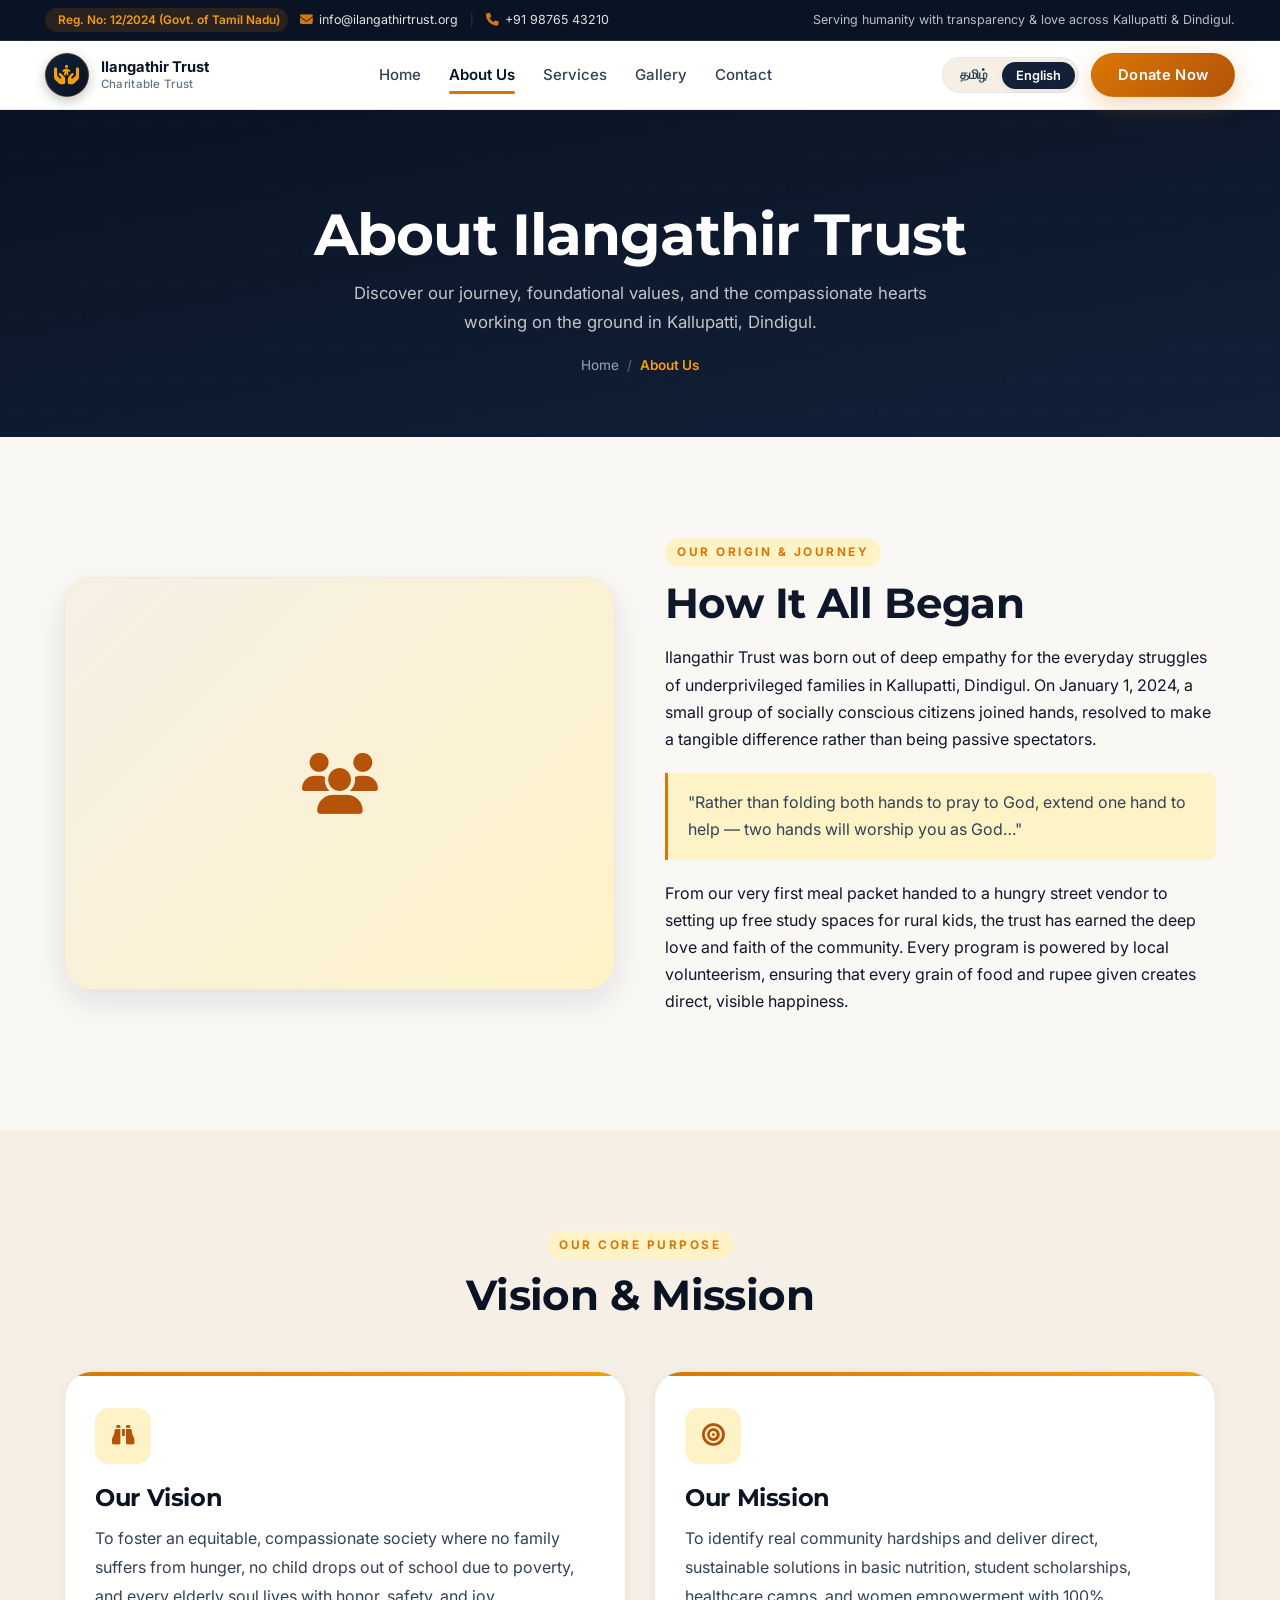
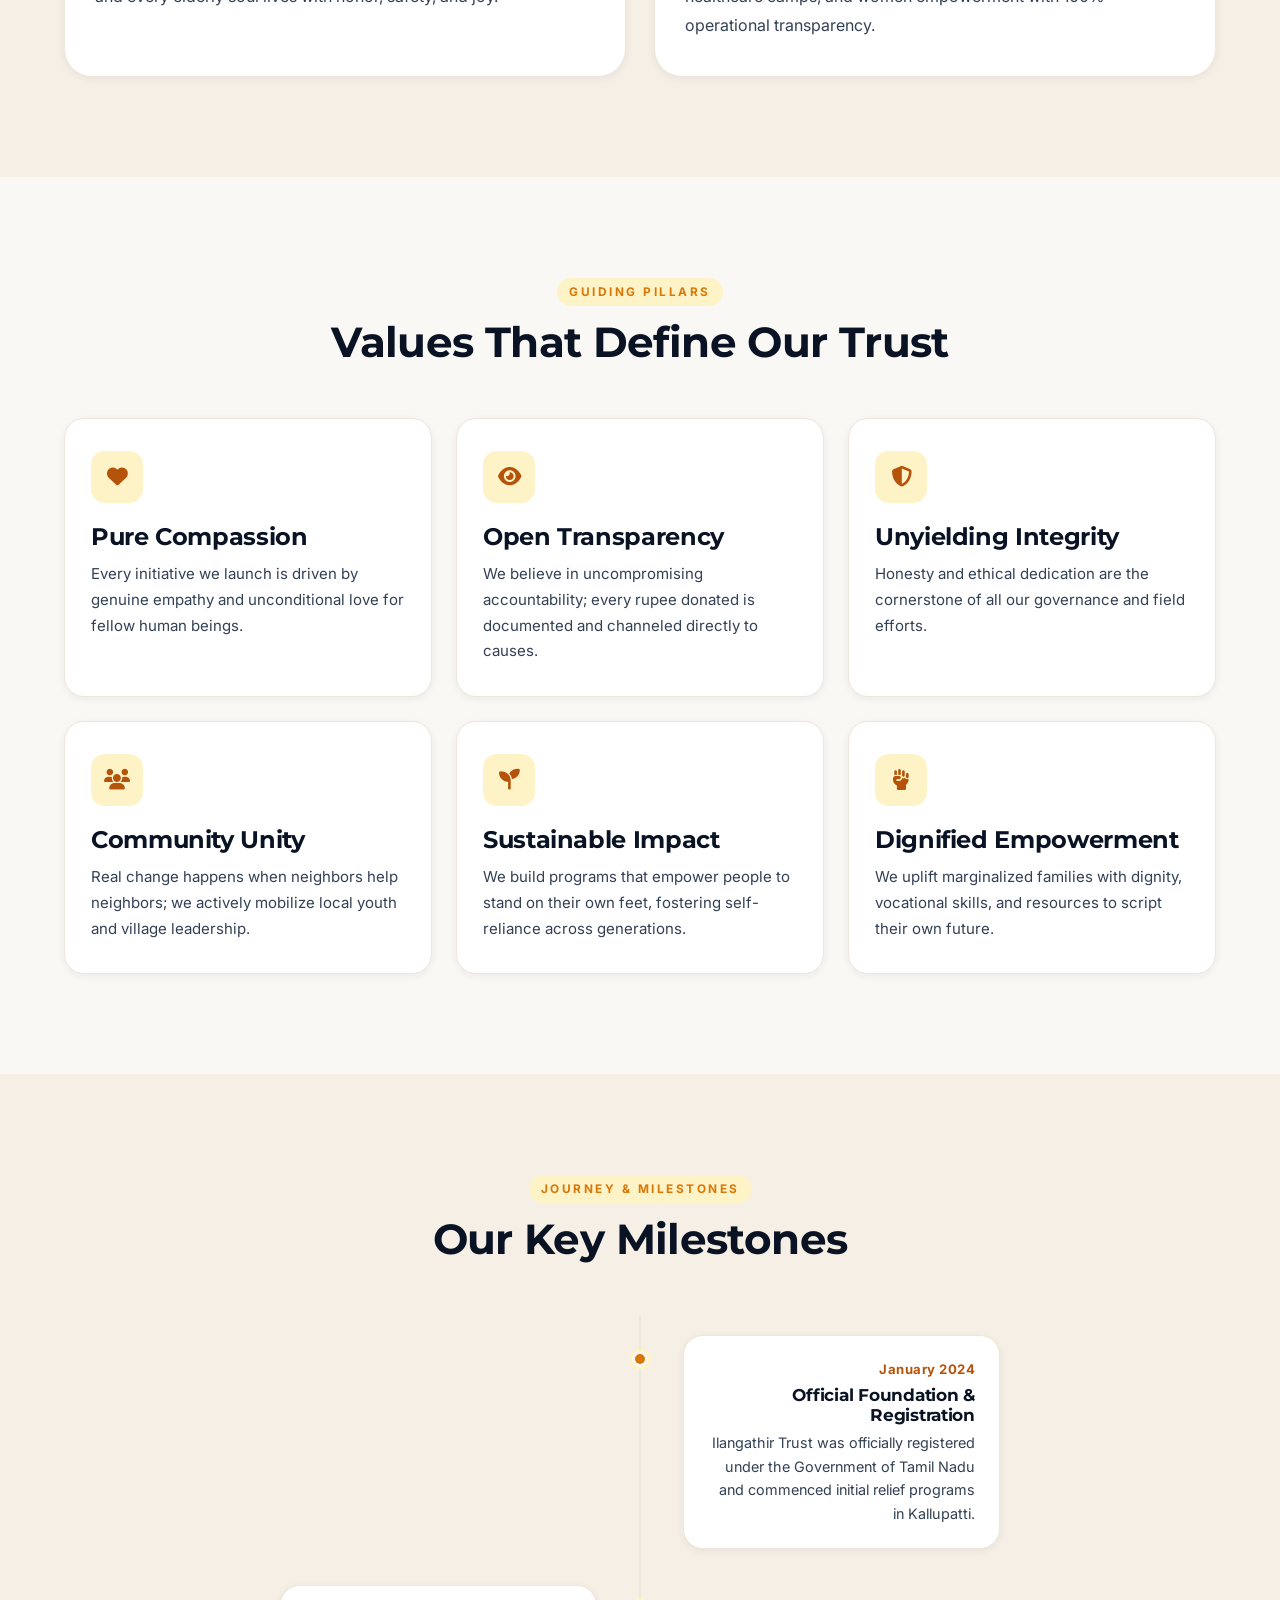
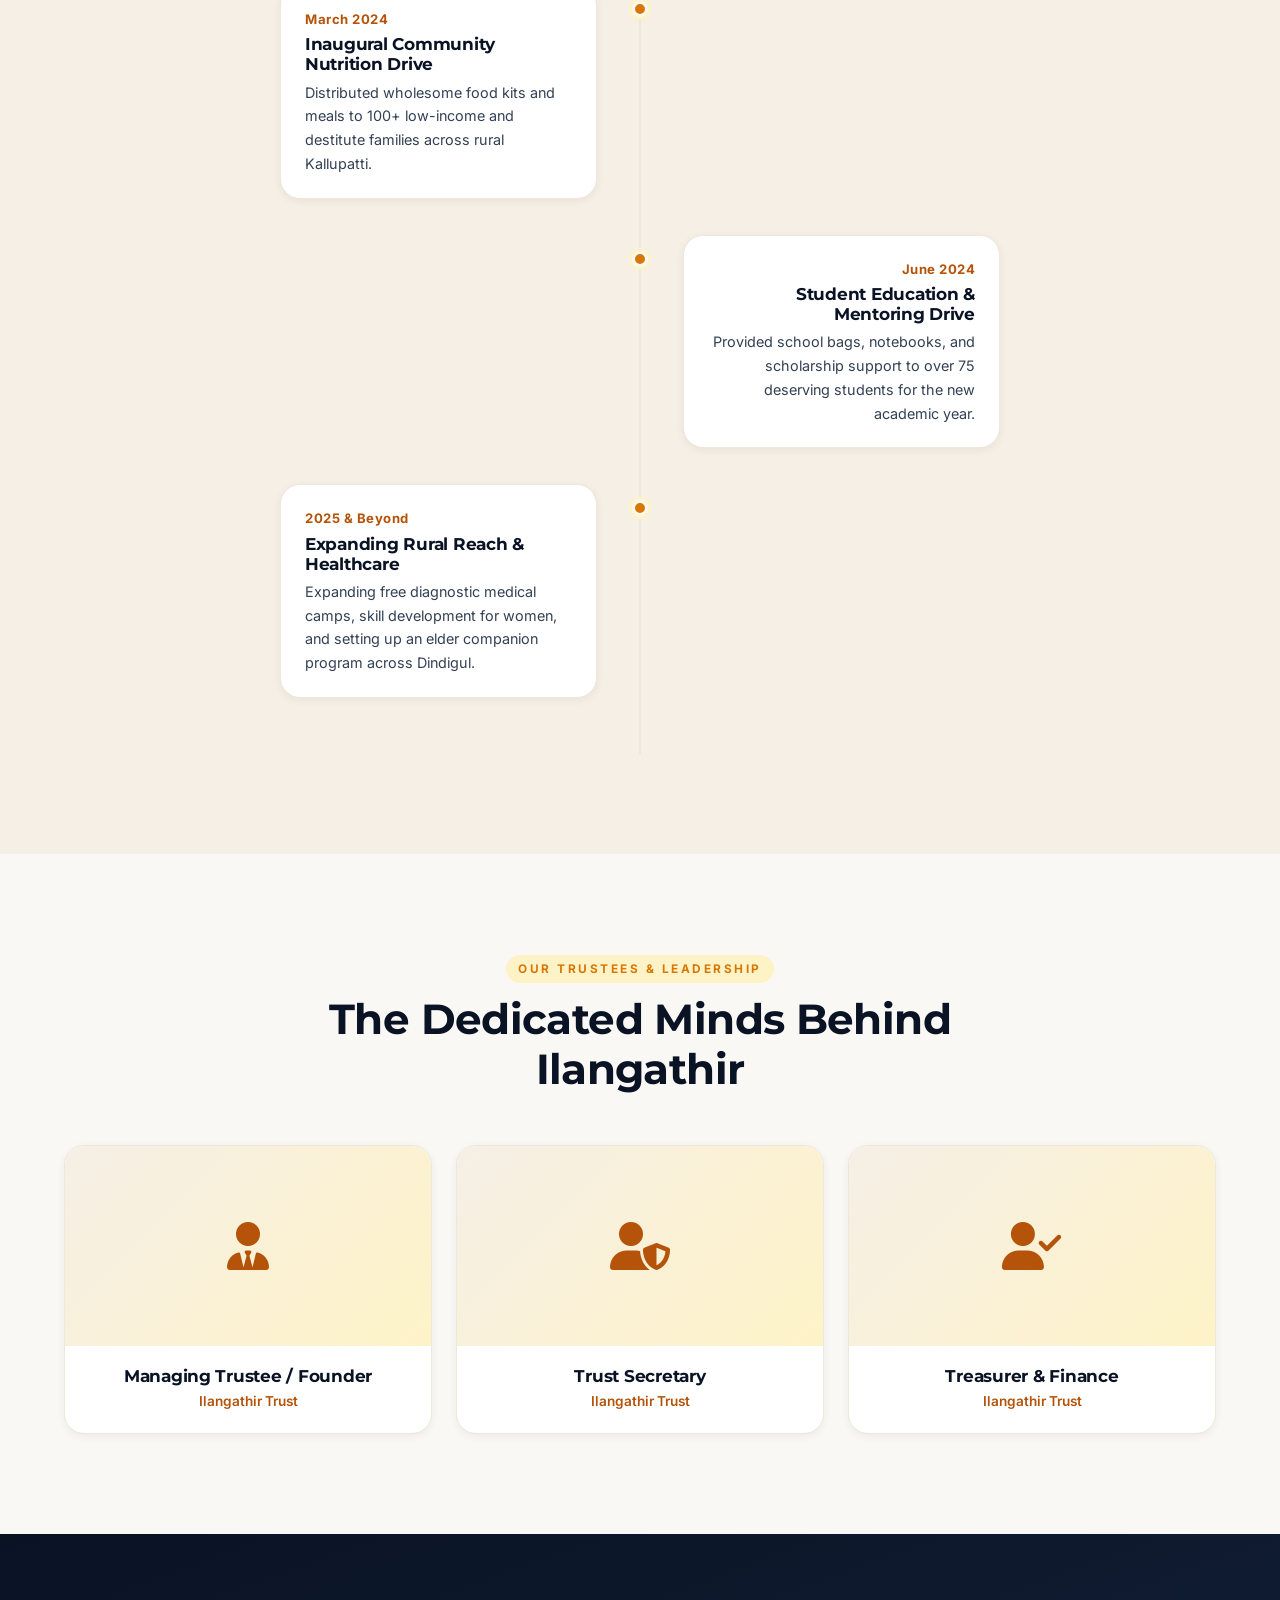
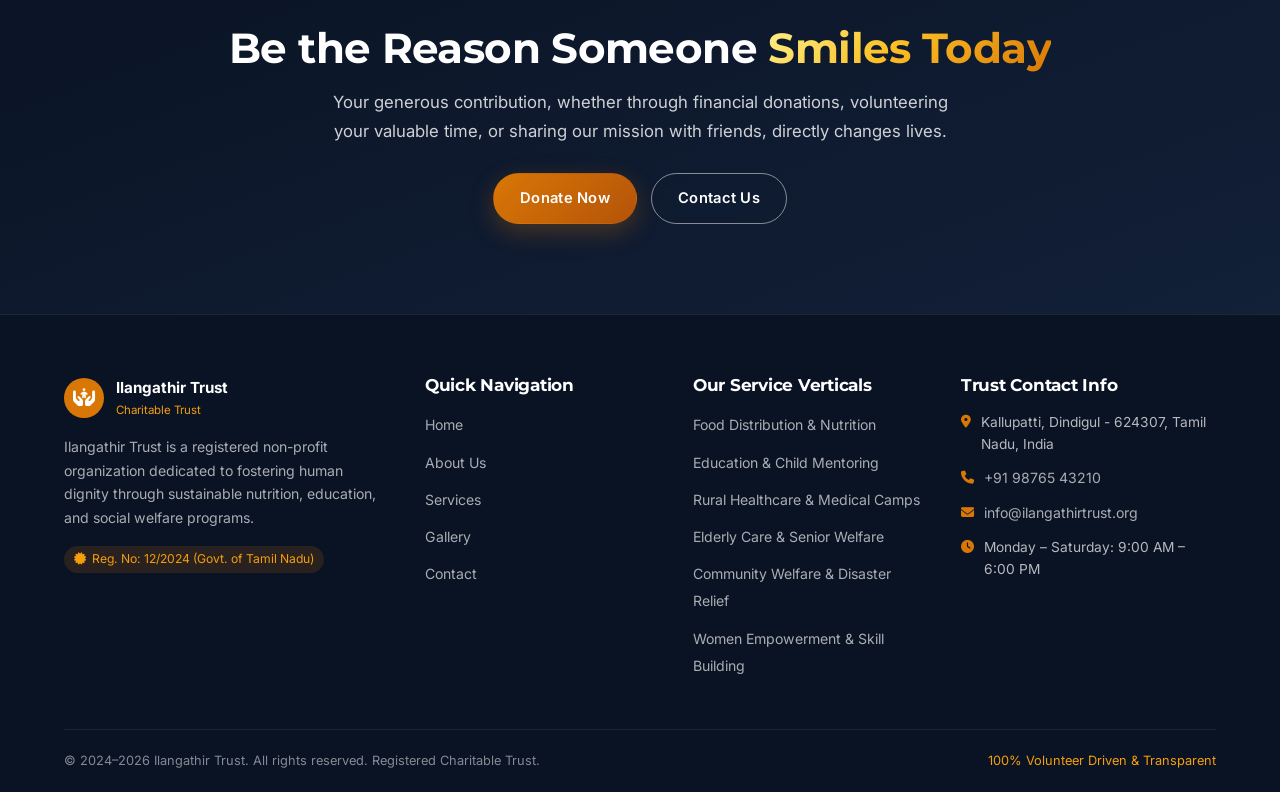
==== commit de7435e1: "feat: enhance mobile padding to 300px, update hero layout and fix menubar trust name" ====
--- a/about.html
+++ b/about.html
@@ -210,7 +210,7 @@
         <!-- ════════ CTA ════════ -->
         <section class="cta-section" aria-label="Call to action">
             <div class="container">
-                <h2 class="reveal" data-i18n="cta_title">Join Us in Making a Difference</h2>
+                <h2 class="reveal" data-i18n="cta_title" data-i18n-html>Join Us in Making a Difference</h2>
                 <p class="reveal" data-i18n="cta_desc">Every contribution helps us create lasting positive change in our community.</p>
                 <div class="cta-actions reveal">
                     <a href="contact.html" class="btn btn-amber" data-i18n="btn_donate">Donate Now</a>
--- a/styles.css
+++ b/styles.css
@@ -183,9 +183,12 @@
     line-height: 1.7;
 }
 
+html[lang="en"] .hero-title,
 html[lang="en"] .hero-grand-title {
-    font-size: clamp(2.3rem, 5.2vw, 3.8rem);
-    line-height: 1.16;
+    font-family: 'Montserrat', sans-serif;
+    font-size: clamp(2.2rem, 4.4vw, 3.5rem);
+    line-height: 1.18;
+    letter-spacing: -0.02em;
 }
 
 html[lang="en"] .btn {
@@ -229,9 +232,14 @@
     font-size: clamp(0.96rem, 1.8vw, 1.15rem);
 }
 
+html[lang="ta"] .hero-title,
 html[lang="ta"] .hero-grand-title {
-    font-size: clamp(1.85rem, 4.2vw, 3.2rem);
-    line-height: 1.36;
+    font-family: 'Noto Serif Tamil', serif;
+    font-size: clamp(1.85rem, 3.8vw, 2.9rem);
+    line-height: 1.38;
+    letter-spacing: 0;
+    word-break: normal;
+    overflow-wrap: break-word;
 }
 
 html[lang="ta"] .section-label {
@@ -485,10 +493,15 @@
 }
 
 .top-bar-inner {
+    width: 93%;
+    max-width: 1640px;
+    margin: 0 auto;
     display: flex;
     align-items: center;
     justify-content: space-between;
     gap: 14px;
+    padding-left: 0;
+    padding-right: 0;
 }
 
 .top-contact-group {
@@ -590,11 +603,14 @@
 }
 
 .nav-inner {
+    width: 93%;
+    max-width: 1640px;
+    margin: 0 auto;
     display: flex;
     align-items: center;
     justify-content: space-between;
     gap: 16px;
-    padding: 12px 24px;
+    padding: 12px 0;
 }
 
 /* Logo Group */
@@ -737,48 +753,65 @@
     color: var(--amber-light);
 }
 
-/* Mobile Nav Language Pill (Prominent on Mobile as requested) */
+/* Mobile Nav Language Pill (Prominent on Mobile) */
 .mobile-nav-lang-pill {
     display: none; /* hidden on desktop */
     align-items: center;
     gap: 6px;
-    background: var(--amber-soft);
-    color: var(--amber-deep);
-    border: 1px solid rgba(217, 119, 6, 0.4);
-    padding: 5px 12px;
+    background: rgba(254, 243, 199, 0.9);
+    color: #92400e;
+    border: 1.5px solid rgba(217, 119, 6, 0.45);
+    padding: 6px 12px;
     border-radius: var(--radius-full);
-    font-size: 0.82rem;
+    font-size: 0.8rem;
     font-weight: 700;
     transition: var(--transition-fast);
     touch-action: manipulation;
+    cursor: pointer;
+    box-shadow: 0 1px 4px rgba(217, 119, 6, 0.12);
 }
 
 .mobile-nav-lang-pill:hover,
 .mobile-nav-lang-pill:active {
     background: var(--amber);
     color: #fff;
-    border-color: var(--amber);
+    border-color: var(--amber-deep);
+    transform: scale(0.97);
 }
 
 .mobile-nav-lang-pill .lang-pill-icon {
-    font-size: 0.9em;
+    font-size: 0.85em;
+    color: var(--amber-deep);
+}
+
+.mobile-nav-lang-pill:hover .lang-pill-icon,
+.mobile-nav-lang-pill:active .lang-pill-icon {
+    color: #fff;
 }
 
 /* Mobile Menu Hamburger Button */
 .mobile-menu-btn {
     display: none; /* hidden on desktop */
-    width: 38px;
-    height: 38px;
-    border-radius: var(--radius-sm);
+    width: 40px;
+    height: 40px;
+    border-radius: 10px;
     color: var(--navy-deep);
-    font-size: 1.35rem;
+    font-size: 1.25rem;
+    background: rgba(18, 32, 56, 0.05);
+    border: 1px solid rgba(18, 32, 56, 0.12);
     align-items: center;
     justify-content: center;
     transition: var(--transition-fast);
-}
-
-.mobile-menu-btn:hover {
-    background: var(--cream);
+    cursor: pointer;
+    touch-action: manipulation;
+}
+
+.mobile-menu-btn:hover,
+.mobile-menu-btn:active {
+    background: var(--amber-soft);
+    color: var(--amber-deep);
+    border-color: rgba(217, 119, 6, 0.35);
+    transform: scale(0.96);
 }
 
 /* Helpers */
@@ -850,13 +883,16 @@
 
 .drawer-brand-text .d-name {
     font-weight: 700;
-    font-size: 0.85rem;
+    font-size: 0.90rem;
     color: var(--navy-deep);
+    line-height: 1.25;
 }
 
 .drawer-brand-text .d-sub {
-    font-size: 0.7rem;
+    font-size: 0.72rem;
     color: var(--slate-light);
+    line-height: 1.2;
+    margin-top: 1px;
 }
 
 .close-btn {
@@ -953,7 +989,7 @@
     color: var(--amber-deep);
 }
 
-/* ---------- Hero Section (Grand Prestigious Centered Layout) ---------- */
+/* ---------- Hero Section (Premium 2-Column Split Layout) ---------- */
 .hero {
     position: relative;
     background: radial-gradient(ellipse at 50% 0%, #172640 0%, var(--navy-deep) 55%, #070d18 100%);
@@ -961,17 +997,14 @@
     min-height: 88vh;
     display: flex;
     align-items: center;
-    justify-content: center;
     overflow: hidden;
-    padding: 80px 20px 70px;
-}
-
-.hero-grand-center {
+    padding: 70px 0 65px;
+}
+
+.hero-split {
     width: 100%;
-    position: relative;
-}
-
-/* Atmospheric Ambient Glowing Orbs */
+}
+
 .hero-bg {
     position: absolute;
     inset: 0;
@@ -987,29 +1020,20 @@
     pointer-events: none;
 }
 
-.hero-orb-center {
-    width: 680px;
+.hero-orb-left {
+    width: 520px;
     height: 520px;
-    top: -120px;
-    left: 50%;
-    transform: translateX(-50%);
-    background: radial-gradient(circle, rgba(217, 119, 6, 0.22) 0%, rgba(217, 119, 6, 0.05) 50%, transparent 75%);
-}
-
-.hero-orb-left {
-    width: 480px;
-    height: 480px;
-    bottom: -60px;
-    left: -120px;
-    background: radial-gradient(circle, rgba(30, 64, 175, 0.22) 0%, transparent 70%);
+    top: -80px;
+    left: -140px;
+    background: radial-gradient(circle, rgba(217, 119, 6, 0.22) 0%, transparent 70%);
 }
 
 .hero-orb-right {
-    width: 480px;
-    height: 480px;
-    top: 40px;
-    right: -120px;
-    background: radial-gradient(circle, rgba(245, 158, 11, 0.16) 0%, transparent 70%);
+    width: 550px;
+    height: 550px;
+    bottom: -80px;
+    right: -140px;
+    background: radial-gradient(circle, rgba(30, 64, 175, 0.25) 0%, transparent 70%);
 }
 
 .hero-pattern {
@@ -1021,17 +1045,25 @@
     background-size: 32px 32px;
 }
 
-/* Centered Container */
-.hero-center-container {
+.hero-split-container {
+    width: 93%;
+    max-width: 1640px;
+    margin: 0 auto;
+    display: grid;
+    grid-template-columns: 1.15fr 0.85fr;
+    gap: 48px;
+    align-items: center;
     position: relative;
     z-index: 2;
-    max-width: 900px;
-    margin: 0 auto;
+}
+
+/* Left Content Column */
+.hero-content {
     display: flex;
     flex-direction: column;
-    align-items: center;
-    text-align: center;
-    width: 100%;
+    align-items: flex-start;
+    text-align: left;
+    max-width: 720px;
 }
 
 /* Trust Pill Badge */
@@ -1047,12 +1079,10 @@
     border-radius: var(--radius-full);
     font-size: 0.84rem;
     font-weight: 600;
-    margin-bottom: 24px;
+    margin-bottom: 22px;
     letter-spacing: 0.4px;
     backdrop-filter: blur(10px);
-    max-width: 100%;
     flex-wrap: wrap;
-    justify-content: center;
 }
 
 .trust-badge-dot {
@@ -1075,16 +1105,16 @@
 }
 
 /* Grand Hero Title */
-.hero-grand-title {
+.hero-title {
     color: #ffffff;
     font-weight: 800;
-    margin-bottom: 24px;
-    text-align: center;
+    margin-bottom: 20px;
+    text-align: left;
     letter-spacing: -0.02em;
     line-height: 1.18;
 }
 
-.hero-grand-title .accent {
+.hero-title .accent {
     background: linear-gradient(135deg, #fef08a 0%, #fbbf24 45%, #d97706 100%);
     -webkit-background-clip: text;
     -webkit-text-fill-color: transparent;
@@ -1094,13 +1124,13 @@
 /* Illuminated Sacred Quote Card */
 .hero-quote-card {
     position: relative;
-    max-width: 760px;
+    max-width: 100%;
     width: 100%;
-    margin: 0 auto 26px;
-    padding: 22px 34px;
+    margin: 0 0 22px;
+    padding: 18px 28px 18px 24px;
     background: linear-gradient(135deg, rgba(255, 255, 255, 0.05) 0%, rgba(217, 119, 6, 0.08) 100%);
     border: 1px solid rgba(217, 119, 6, 0.35);
-    border-radius: var(--radius-lg);
+    border-radius: var(--radius-md);
     backdrop-filter: blur(12px);
     box-shadow: 0 10px 30px rgba(0, 0, 0, 0.25), inset 0 1px 0 rgba(255, 255, 255, 0.14);
     transition: var(--transition);
@@ -1110,8 +1140,8 @@
     content: '';
     position: absolute;
     top: -1px;
-    left: 20%;
-    right: 20%;
+    left: 20px;
+    right: 20px;
     height: 1.5px;
     background: linear-gradient(90deg, transparent, #fbbf24, #d97706, transparent);
 }
@@ -1123,59 +1153,57 @@
 
 .hero-quote-card .quote-mark {
     color: var(--amber-light);
-    font-size: 1.15rem;
+    font-size: 1rem;
     opacity: 0.65;
     position: absolute;
 }
 
 .hero-quote-card .quote-left {
-    top: 14px;
-    left: 14px;
+    top: 12px;
+    left: 10px;
 }
 
 .hero-quote-card .quote-right {
-    bottom: 14px;
-    right: 14px;
+    bottom: 12px;
+    right: 12px;
 }
 
 .hero-quote-text {
     color: rgba(255, 255, 255, 0.95);
     margin: 0;
-    text-align: center;
-    padding: 0 14px;
-}
-
-/* Centered Subtitle */
-.hero-grand-subtitle {
-    max-width: 680px;
-    margin: 0 auto 34px;
-    color: rgba(240, 243, 249, 0.82);
+    text-align: left;
+    padding: 0 16px;
+}
+
+/* Subtitle */
+.hero-subtitle {
+    margin: 0 0 28px;
+    color: rgba(240, 243, 249, 0.85);
     font-size: 1.05rem;
     line-height: 1.75;
-    text-align: center;
-}
-
-/* Grand Actions CTA Cluster */
-.hero-grand-actions {
-    display: flex;
-    align-items: center;
-    justify-content: center;
+    text-align: left;
+}
+
+/* Action CTA Cluster */
+.hero-actions {
+    display: flex;
+    align-items: center;
+    justify-content: flex-start;
     gap: 14px;
     flex-wrap: wrap;
-    margin-bottom: 40px;
+    margin-bottom: 30px;
     width: 100%;
 }
 
-/* Impact Feature Pill Strip */
+/* Impact Feature Badges / Pill Strip */
 .hero-impact-strip {
     display: flex;
     align-items: center;
-    justify-content: center;
-    gap: 14px;
+    justify-content: flex-start;
+    gap: 12px;
     flex-wrap: wrap;
-    max-width: 780px;
-    margin: 0 auto;
-    padding-top: 24px;
+    margin: 0;
+    padding-top: 20px;
     border-top: 1px solid rgba(255, 255, 255, 0.1);
     width: 100%;
 }
@@ -1183,14 +1211,14 @@
 .hero-impact-pill {
     display: inline-flex;
     align-items: center;
-    gap: 10px;
-    padding: 10px 20px;
+    gap: 8px;
+    padding: 8px 16px;
     border-radius: var(--radius-full);
     background: rgba(255, 255, 255, 0.05);
     border: 1px solid rgba(255, 255, 255, 0.14);
     color: rgba(255, 255, 255, 0.92);
     text-decoration: none;
-    font-size: 0.88rem;
+    font-size: 0.86rem;
     font-weight: 500;
     backdrop-filter: blur(8px);
     transition: var(--transition);
@@ -1200,26 +1228,151 @@
     background: rgba(217, 119, 6, 0.18);
     border-color: rgba(217, 119, 6, 0.55);
     color: #fff;
-    transform: translateY(-3px);
-    box-shadow: 0 8px 24px rgba(217, 119, 6, 0.25);
+    transform: translateY(-2px);
+    box-shadow: 0 6px 20px rgba(217, 119, 6, 0.25);
 }
 
 .hero-impact-pill .pill-icon {
-    width: 28px;
-    height: 28px;
+    width: 26px;
+    height: 26px;
     border-radius: 50%;
     background: rgba(217, 119, 6, 0.2);
     color: var(--amber-light);
     display: flex;
     align-items: center;
     justify-content: center;
-    font-size: 0.85rem;
+    font-size: 0.8rem;
     transition: var(--transition);
 }
 
 .hero-impact-pill:hover .pill-icon {
     background: var(--amber);
     color: #fff;
+}
+
+/* Right Visual Showcase (Hero Image & Floating Badges) */
+.hero-visual {
+    display: flex;
+    justify-content: center;
+    align-items: center;
+    position: relative;
+    width: 100%;
+}
+
+.hero-image-card {
+    position: relative;
+    width: 100%;
+    max-width: 540px;
+    margin: 0 auto;
+}
+
+.hero-image-glow {
+    position: absolute;
+    inset: -15px;
+    background: radial-gradient(circle, rgba(217, 119, 6, 0.3) 0%, rgba(18, 32, 56, 0) 70%);
+    filter: blur(35px);
+    border-radius: var(--radius-xl);
+    z-index: 1;
+    pointer-events: none;
+}
+
+.hero-image-frame {
+    position: relative;
+    z-index: 2;
+    border-radius: 22px;
+    overflow: hidden;
+    aspect-ratio: 4/3;
+    box-shadow: 0 25px 60px rgba(0, 0, 0, 0.5);
+    border: 1.5px solid rgba(217, 119, 6, 0.35);
+    background: #0d1a33;
+}
+
+.hero-img {
+    width: 100%;
+    height: 100%;
+    object-fit: cover;
+    object-position: center;
+    display: block;
+    transition: transform 0.6s cubic-bezier(0.16, 1, 0.3, 1);
+}
+
+.hero-image-card:hover .hero-img {
+    transform: scale(1.03);
+}
+
+.hero-image-gradient-overlay {
+    position: absolute;
+    inset: 0;
+    background: linear-gradient(180deg, rgba(10, 19, 36, 0) 60%, rgba(10, 19, 36, 0.45) 100%);
+    pointer-events: none;
+}
+
+/* Floating Badges on Hero Image */
+.hero-floating-stat {
+    position: absolute;
+    z-index: 4;
+    background: rgba(255, 255, 255, 0.95);
+    backdrop-filter: blur(14px);
+    -webkit-backdrop-filter: blur(14px);
+    border-radius: var(--radius-md);
+    padding: 10px 16px;
+    display: flex;
+    align-items: center;
+    gap: 12px;
+    box-shadow: 0 12px 35px rgba(0, 0, 0, 0.25);
+    border: 1px solid rgba(255, 255, 255, 0.8);
+    transition: transform 0.3s ease, box-shadow 0.3s ease;
+}
+
+.hero-floating-stat:hover {
+    transform: translateY(-3px);
+    box-shadow: 0 16px 42px rgba(0, 0, 0, 0.32);
+}
+
+.stat-bottom-left {
+    bottom: -18px;
+    left: -18px;
+}
+
+.stat-top-right {
+    top: -18px;
+    right: -18px;
+}
+
+.hero-floating-stat .floating-icon {
+    width: 40px;
+    height: 40px;
+    border-radius: 50%;
+    display: flex;
+    align-items: center;
+    justify-content: center;
+    font-size: 1.15rem;
+    flex-shrink: 0;
+}
+
+.floating-icon.icon-amber {
+    background: var(--amber-soft);
+    color: var(--amber-deep);
+}
+
+.floating-icon.icon-emerald {
+    background: var(--emerald-soft);
+    color: var(--emerald);
+}
+
+.hero-floating-stat .floating-num {
+    font-weight: 800;
+    font-size: 1.18rem;
+    color: var(--navy-deep);
+    line-height: 1.1;
+}
+
+.hero-floating-stat .floating-lbl {
+    font-size: 0.72rem;
+    font-weight: 600;
+    color: var(--slate);
+    margin-top: 2px;
+    white-space: nowrap;
 }
 
 /* ---------- Stats Bar ---------- */
@@ -1950,6 +2103,10 @@
 
 .cta-section h2 .accent {
     color: var(--amber-light);
+    background: linear-gradient(135deg, #fef08a 0%, #fbbf24 45%, #d97706 100%);
+    -webkit-background-clip: text;
+    -webkit-text-fill-color: transparent;
+    display: inline;
 }
 
 .cta-section p {
@@ -2394,9 +2551,49 @@
 
 /* ---------- Tablet / Small Desktop (<= 1024px) ---------- */
 @media (max-width: 1024px) {
-    .hero-grand-center {
-        padding: 70px 20px 60px;
-        min-height: auto;
+    .hero-split-container {
+        grid-template-columns: 1fr;
+        gap: 40px;
+        text-align: center;
+    }
+
+    .hero-content {
+        align-items: center;
+        text-align: center;
+        max-width: 100%;
+        margin: 0 auto;
+    }
+
+    .hero-title {
+        text-align: center;
+    }
+
+    .hero-quote-card {
+        margin: 0 auto 22px;
+        text-align: center;
+    }
+
+    .hero-quote-text {
+        text-align: center;
+    }
+
+    .hero-subtitle {
+        text-align: center;
+        margin-left: auto;
+        margin-right: auto;
+    }
+
+    .hero-actions {
+        justify-content: center;
+    }
+
+    .hero-impact-strip {
+        justify-content: center;
+    }
+
+    .hero-image-card {
+        max-width: 500px;
+        margin: 10px auto 20px;
     }
 
     .about-grid {
@@ -2424,12 +2621,18 @@
 
 /* ---------- Mobile Landscape & Tablets (<= 768px) ---------- */
 @media (max-width: 768px) {
+    .container,
+    .container-wide {
+        padding: 0 20px;
+    }
+
     .top-bar {
         display: none; /* Collapsed into mobile navbar / drawer */
     }
 
     .nav-inner {
-        padding: 10px 16px;
+        width: 92%;
+        padding: 11px 0;
     }
 
     .nav-links {
@@ -2448,18 +2651,17 @@
         display: inline-flex;
     }
 
-    .hero-grand-center {
-        padding: 55px 16px 45px;
-    }
-
-    .hero-orb-center {
-        width: 440px;
-        height: 380px;
-    }
-
-    .hero-quote-card {
-        padding: 18px 24px;
-        margin-bottom: 22px;
+    .hero {
+        padding: 44px 0 40px;
+    }
+
+    .hero-split-container {
+        width: 92%;
+        gap: 32px;
+    }
+
+    .hero-image-card {
+        max-width: 460px;
     }
 
     .stats-bar-inner {
@@ -2507,49 +2709,92 @@
 @media (max-width: 480px) {
     .container,
     .container-wide {
-        padding: 0 16px;
-    }
-
-    .hero-grand-center {
-        padding: 42px 14px 36px;
-    }
-
-    .hero-trust-badge {
-        font-size: 0.78rem;
-        padding: 6px 12px;
-        gap: 6px;
-        margin-bottom: 18px;
-    }
-
-    .hero-grand-title {
-        margin-bottom: 18px;
+        padding: 0 18px;
+    }
+
+    .nav-inner {
+        width: 92%;
+        padding: 10px 0;
+    }
+
+    .logo-group {
+        gap: 8px;
+        min-width: 0;
+    }
+
+    .logo-ring {
+        width: 38px;
+        height: 38px;
+        font-size: 1.05rem;
+    }
+
+    /* Trust name in mobile navbar */
+    .logo-text {
+        min-width: 0;
+    }
+
+    .logo-text .name {
+        font-weight: 700;
+        white-space: nowrap;
+    }
+
+    .logo-text .sub {
+        display: block !important;
+        font-size: 0.66rem;
+        line-height: 1.15;
+        color: var(--slate-light);
+        margin-top: 1px;
+        white-space: nowrap;
+    }
+
+    html[lang="ta"] .logo-text .name {
+        font-size: 0.84rem;
+        line-height: 1.2;
+    }
+
+    html[lang="en"] .logo-text .name {
+        font-size: 0.88rem;
+        line-height: 1.2;
+    }
+
+    .hero {
+        padding: 36px 0 34px;
+    }
+
+    .hero-split-container {
+        width: 92%;
+        gap: 24px;
+    }
+
+    .hero-title {
+        margin-bottom: 16px;
     }
 
     .hero-quote-card {
         padding: 16px 18px;
-        margin-bottom: 20px;
+        margin-bottom: 18px;
     }
 
     .hero-quote-text {
-        font-size: 0.94rem;
+        font-size: 0.92rem;
         line-height: 1.65;
         padding: 0 4px;
     }
 
-    .hero-grand-subtitle {
-        font-size: 0.94rem;
+    .hero-subtitle {
+        font-size: 0.92rem;
         line-height: 1.65;
-        margin-bottom: 24px;
-    }
-
-    .hero-grand-actions {
+        margin-bottom: 22px;
+    }
+
+    .hero-actions {
         flex-direction: column;
         width: 100%;
         gap: 12px;
-        margin-bottom: 28px;
-    }
-
-    .hero-grand-actions .btn {
+        margin-bottom: 24px;
+    }
+
+    .hero-actions .btn {
         width: 100%;
         justify-content: center;
     }
@@ -2558,7 +2803,7 @@
         flex-direction: column;
         width: 100%;
         gap: 10px;
-        padding-top: 18px;
+        padding-top: 16px;
     }
 
     .hero-impact-pill {
@@ -2567,6 +2812,11 @@
         padding: 9px 14px;
     }
 
+    .hero-image-card {
+        max-width: 100%;
+        margin: 10px 0;
+    }
+
     .stat-item {
         padding: 20px 10px;
     }
@@ -2578,7 +2828,7 @@
     .card,
     .contact-form,
     .vm-card {
-        padding: 24px 18px;
+        padding: 24px 20px;
     }
 
     .bank-details {
@@ -2590,7 +2840,7 @@
     }
 
     .donation-modal {
-        padding: 24px 16px;
+        padding: 24px 18px;
     }
 }
 
@@ -2598,66 +2848,77 @@
 @media (max-width: 360px) {
     .container,
     .container-wide {
-        padding: 0 12px;
+        padding: 0 16px;
     }
 
     .nav-inner {
-        padding: 8px 12px;
+        width: 92%;
+        padding: 8px 0;
         gap: 8px;
     }
 
     .logo-ring {
-        width: 36px;
-        height: 36px;
-        font-size: 1rem;
-    }
-
+        width: 35px;
+        height: 35px;
+        font-size: 0.95rem;
+    }
+
+    /* Trust name in 360px navbar */
     .logo-text .name {
+        font-weight: 700;
+        white-space: nowrap;
+    }
+
+    .logo-text .sub {
+        display: block !important;
+        font-size: 0.62rem;
+        line-height: 1.15;
+        color: var(--slate-light);
+        margin-top: 1px;
+        white-space: nowrap;
+    }
+
+    html[lang="ta"] .logo-text .name {
+        font-size: 0.78rem;
+        line-height: 1.2;
+    }
+
+    html[lang="en"] .logo-text .name {
         font-size: 0.82rem;
-        max-width: 140px;
-        white-space: nowrap;
-        overflow: hidden;
-        text-overflow: ellipsis;
-    }
-
-    .logo-text .sub {
-        font-size: 0.68rem;
-        max-width: 140px;
-        white-space: nowrap;
-        overflow: hidden;
-        text-overflow: ellipsis;
+        line-height: 1.2;
     }
 
     .mobile-nav-lang-pill {
-        padding: 4px 9px;
-        font-size: 0.76rem;
+        padding: 4px 8px;
+        font-size: 0.74rem;
+        gap: 4px;
     }
 
     .mobile-menu-btn {
-        width: 34px;
-        height: 34px;
-        font-size: 1.2rem;
-    }
-
-    .hero-grand-center {
-        padding: 32px 10px 30px;
-    }
-
-    .hero-trust-badge {
-        font-size: 0.72rem;
-        padding: 5px 10px;
+        width: 35px;
+        height: 35px;
+        font-size: 1.1rem;
+    }
+
+    .hero {
+        padding: 32px 0 30px;
+    }
+
+    .hero-split-container {
+        gap: 20px;
+        width: 92%;
     }
 
     .hero-quote-card {
-        padding: 14px 12px;
+        padding: 14px 15px;
     }
 
     .hero-quote-text {
-        font-size: 0.88rem;
-    }
-
-    .hero-grand-subtitle {
-        font-size: 0.88rem;
+        font-size: 0.86rem;
+    }
+
+    .hero-subtitle {
+        font-size: 0.86rem;
     }
 
     .cta-actions {
@@ -2674,84 +2935,107 @@
 @media (max-width: 320px) {
     .container,
     .container-wide {
-        padding: 0 8px;
+        padding: 0 14px;
     }
 
     .nav-inner {
-        padding: 8px 6px;
+        width: 92%;
+        padding: 8px 0;
         gap: 6px;
     }
 
     .logo-group {
-        gap: 8px;
+        gap: 6px;
+        min-width: 0;
     }
 
     .logo-ring {
         width: 32px;
         height: 32px;
-        font-size: 0.9rem;
-    }
-
+        font-size: 0.88rem;
+    }
+
+    /* Trust name in 300px-320px navbar */
     .logo-text .name {
+        font-weight: 700;
+        white-space: nowrap;
+    }
+
+    .logo-text .sub {
+        display: block !important;
+        font-size: 0.58rem;
+        line-height: 1.15;
+        color: var(--slate-light);
+        margin-top: 1px;
+        white-space: nowrap;
+    }
+
+    html[lang="ta"] .logo-text .name {
         font-size: 0.74rem;
-        max-width: 110px;
-        white-space: nowrap;
-        overflow: hidden;
-        text-overflow: ellipsis;
-    }
-
-    .logo-text .sub {
-        font-size: 0.62rem;
-        max-width: 110px;
-        white-space: nowrap;
-        overflow: hidden;
-        text-overflow: ellipsis;
+        line-height: 1.2;
+    }
+
+    html[lang="en"] .logo-text .name {
+        font-size: 0.78rem;
+        line-height: 1.2;
+    }
+
+    .drawer-brand-text .d-name {
+        font-size: 0.84rem;
+        line-height: 1.25;
+    }
+
+    .drawer-brand-text .d-sub {
+        font-size: 0.66rem;
+        line-height: 1.2;
     }
 
     .nav-cta-group {
-        gap: 5px;
+        gap: 4px;
     }
 
     .mobile-nav-lang-pill {
-        padding: 3px 7px;
-        font-size: 0.72rem;
-        gap: 4px;
+        padding: 3px 6px;
+        font-size: 0.70rem;
+        gap: 3px;
     }
 
     .mobile-nav-lang-pill .lang-pill-icon {
-        font-size: 0.8em;
+        font-size: 0.75em;
     }
 
     .mobile-menu-btn {
-        width: 30px;
-        height: 30px;
-        font-size: 1.1rem;
-    }
-
-    .hero-grand-center {
-        padding: 24px 6px 24px;
-    }
-
-    .hero-trust-badge {
-        font-size: 0.68rem;
-        padding: 4px 8px;
-        gap: 4px;
+        width: 32px;
+        height: 32px;
+        font-size: 1rem;
+        border-radius: 8px;
+    }
+
+    .hero {
+        padding: 28px 0 28px;
+    }
+
+    .hero-split-container {
+        width: 92%;
+        gap: 16px;
+    }
+
+    html[lang="en"] .hero-title {
+        font-size: 1.55rem !important;
+        line-height: 1.22 !important;
+        margin-bottom: 12px;
+    }
+
+    html[lang="ta"] .hero-title {
+        font-size: 1.42rem !important;
+        line-height: 1.3 !important;
+        margin-bottom: 12px;
+    }
+
+    .hero-quote-card {
+        padding: 12px 14px;
         margin-bottom: 14px;
-    }
-
-    .trust-badge-divider {
-        display: none;
-    }
-
-    .hero-grand-title {
-        font-size: 1.62rem !important;
-        line-height: 1.25 !important;
-        margin-bottom: 14px;
-    }
-
-    .hero-quote-card {
-        padding: 12px 8px;
-        margin-bottom: 16px;
+        border-radius: var(--radius-sm);
     }
 
     .hero-quote-card .quote-mark {
@@ -2759,42 +3043,46 @@
     }
 
     .hero-quote-text {
-        font-size: 0.8rem;
-        line-height: 1.55;
+        font-size: 0.78rem;
+        line-height: 1.5;
         padding: 0;
     }
 
-    .hero-grand-subtitle {
-        font-size: 0.8rem;
-        line-height: 1.55;
+    .hero-subtitle {
+        font-size: 0.78rem;
+        line-height: 1.5;
+        margin-bottom: 16px;
+    }
+
+    .hero-actions {
+        gap: 8px;
         margin-bottom: 18px;
     }
 
-    .hero-grand-actions {
-        gap: 8px;
-        margin-bottom: 20px;
-    }
-
-    .hero-grand-actions .btn {
-        padding: 10px 12px;
-        font-size: 0.82rem;
+    .hero-actions .btn {
+        padding: 9px 10px;
+        font-size: 0.80rem;
     }
 
     .hero-impact-strip {
-        gap: 8px;
-        padding-top: 14px;
+        gap: 6px;
+        padding-top: 12px;
     }
 
     .hero-impact-pill {
-        padding: 7px 10px;
-        font-size: 0.76rem;
-        gap: 6px;
+        padding: 6px 8px;
+        font-size: 0.74rem;
+        gap: 5px;
     }
 
     .hero-impact-pill .pill-icon {
-        width: 22px;
-        height: 22px;
-        font-size: 0.72rem;
+        width: 20px;
+        height: 20px;
+        font-size: 0.7rem;
+    }
+
+    .hero-image-frame {
+        border-radius: 14px;
     }
 
     /* Stats bar on 300px: 2 neat compact columns */
@@ -2803,7 +3091,7 @@
     }
 
     .stat-item {
-        padding: 16px 6px;
+        padding: 18px 8px;
     }
 
     .stat-number {
@@ -2847,7 +3135,7 @@
     .service-body,
     .contact-form,
     .vm-card {
-        padding: 18px 12px;
+        padding: 18px 14px;
     }
 
     .timeline-item,
@@ -2873,7 +3161,7 @@
     }
 
     .footer {
-        padding: 40px 0 0;
+        padding: 44px 0 0;
     }
 
     .footer-bottom-inner {
